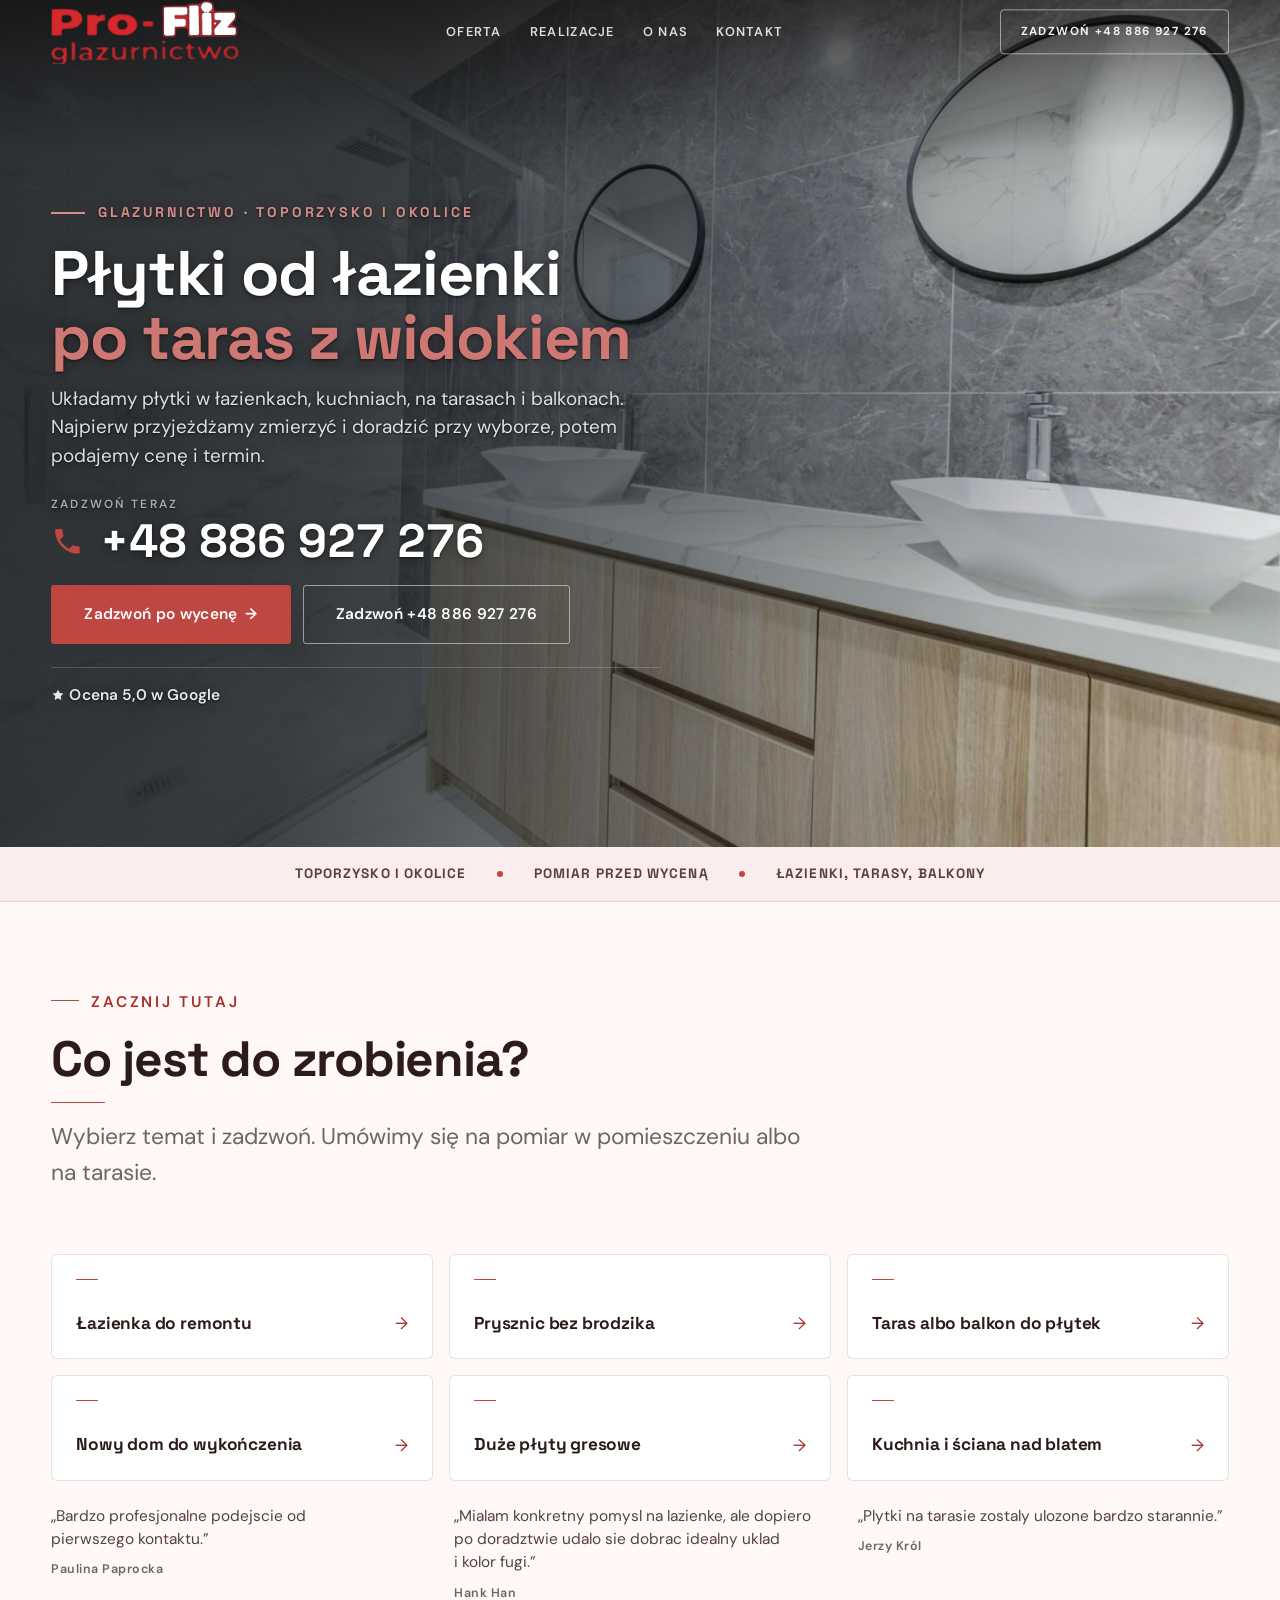
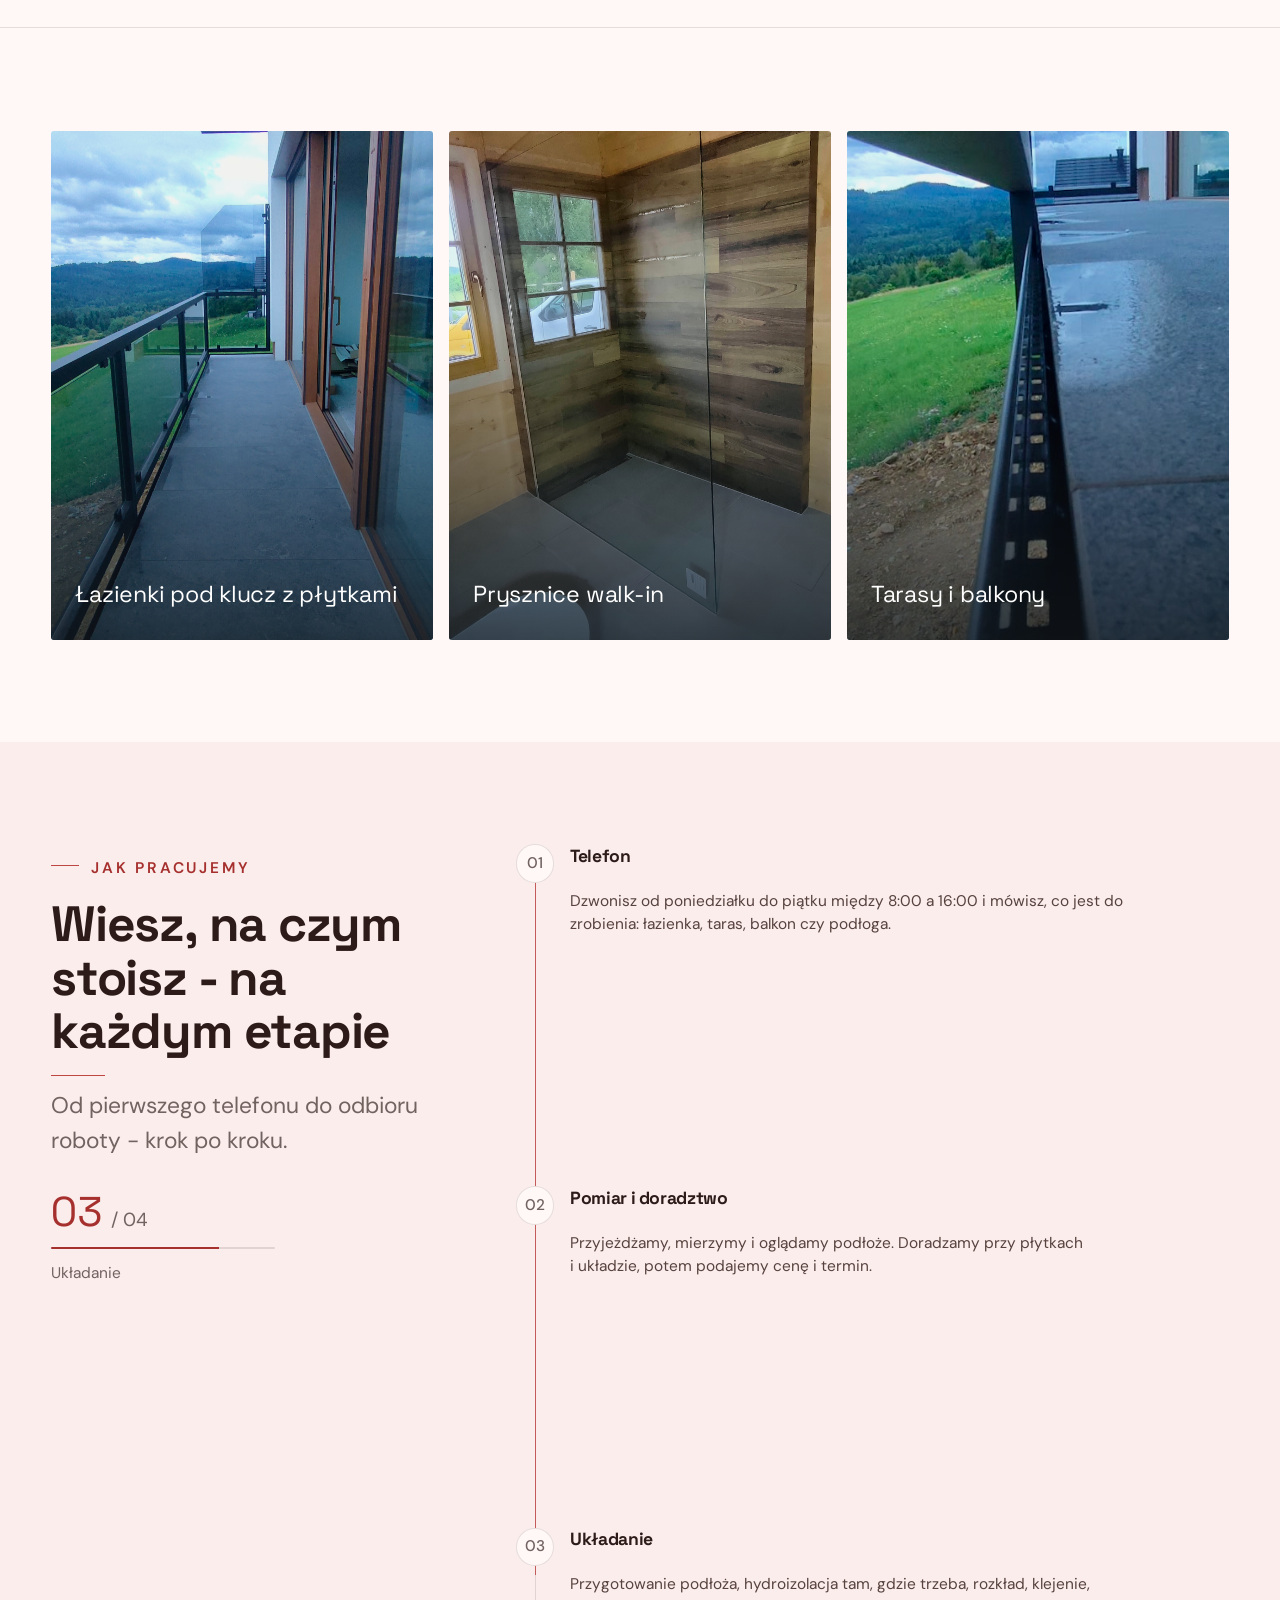
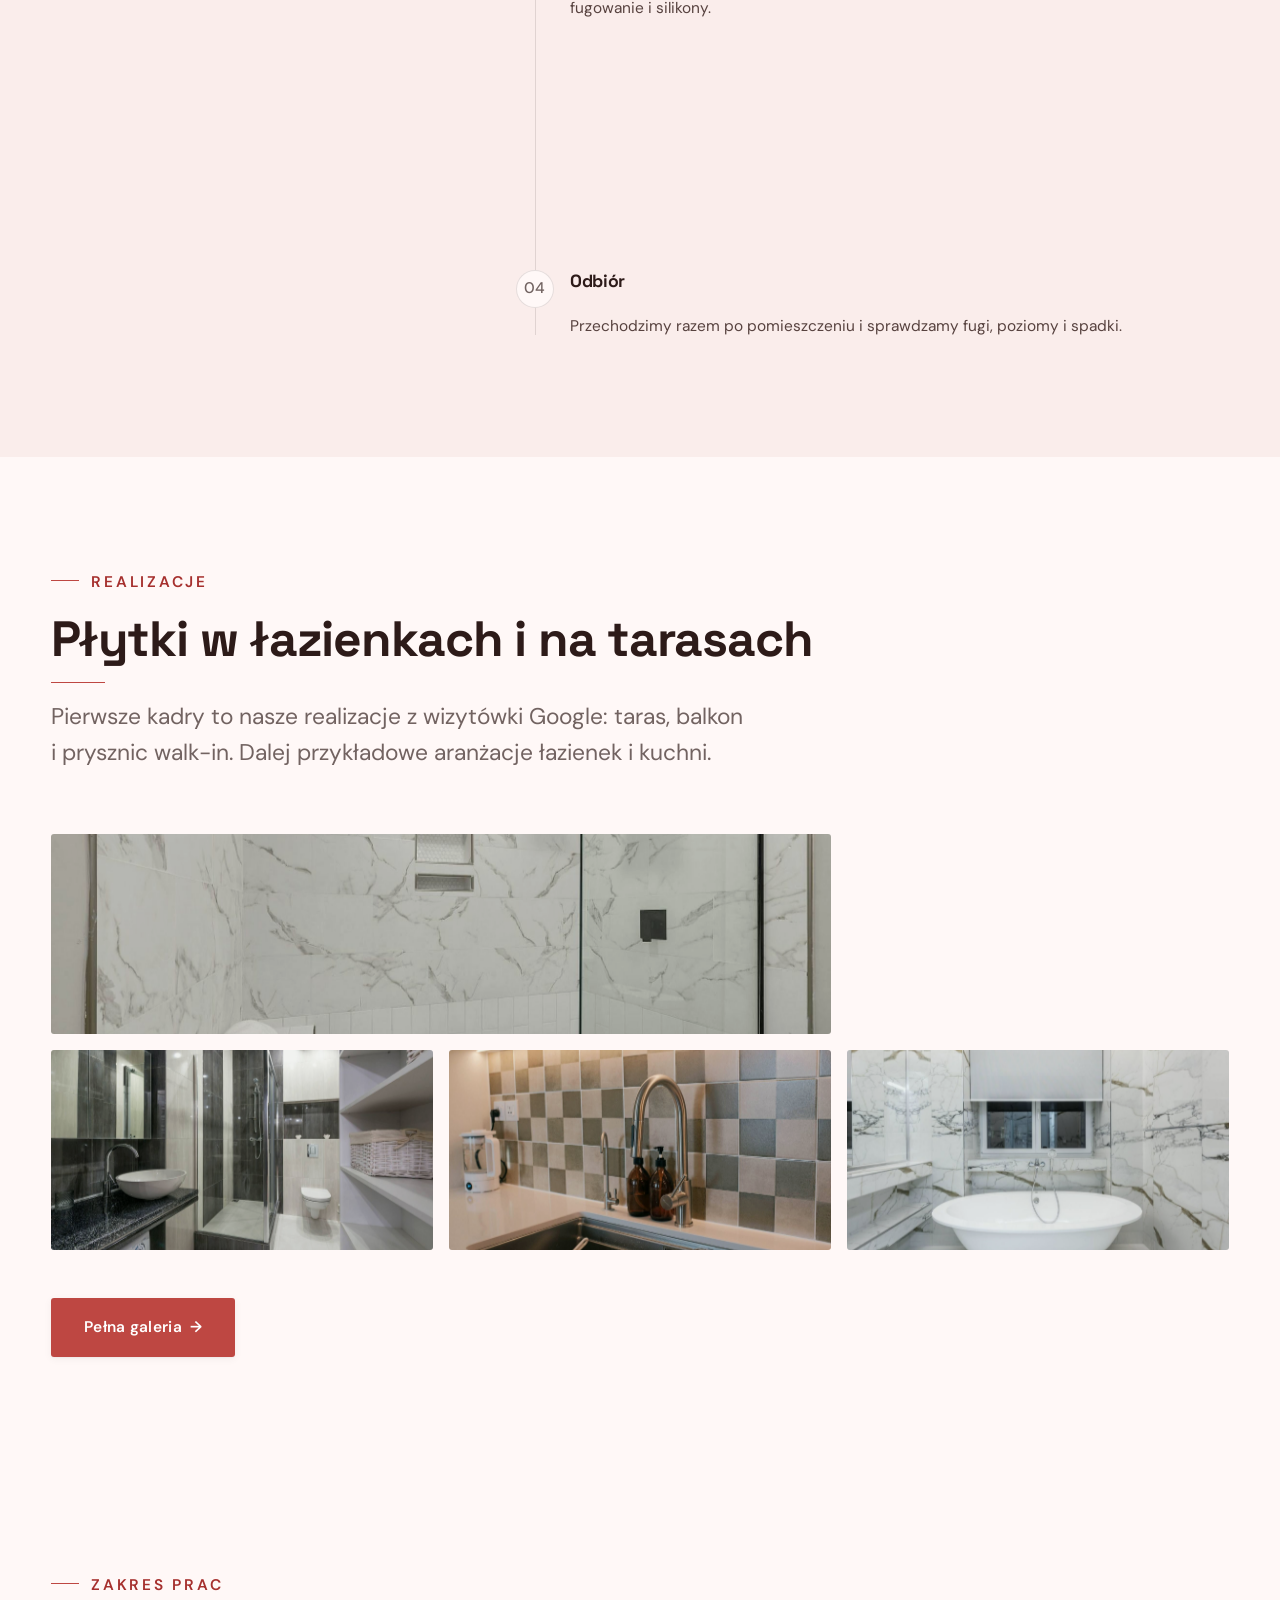
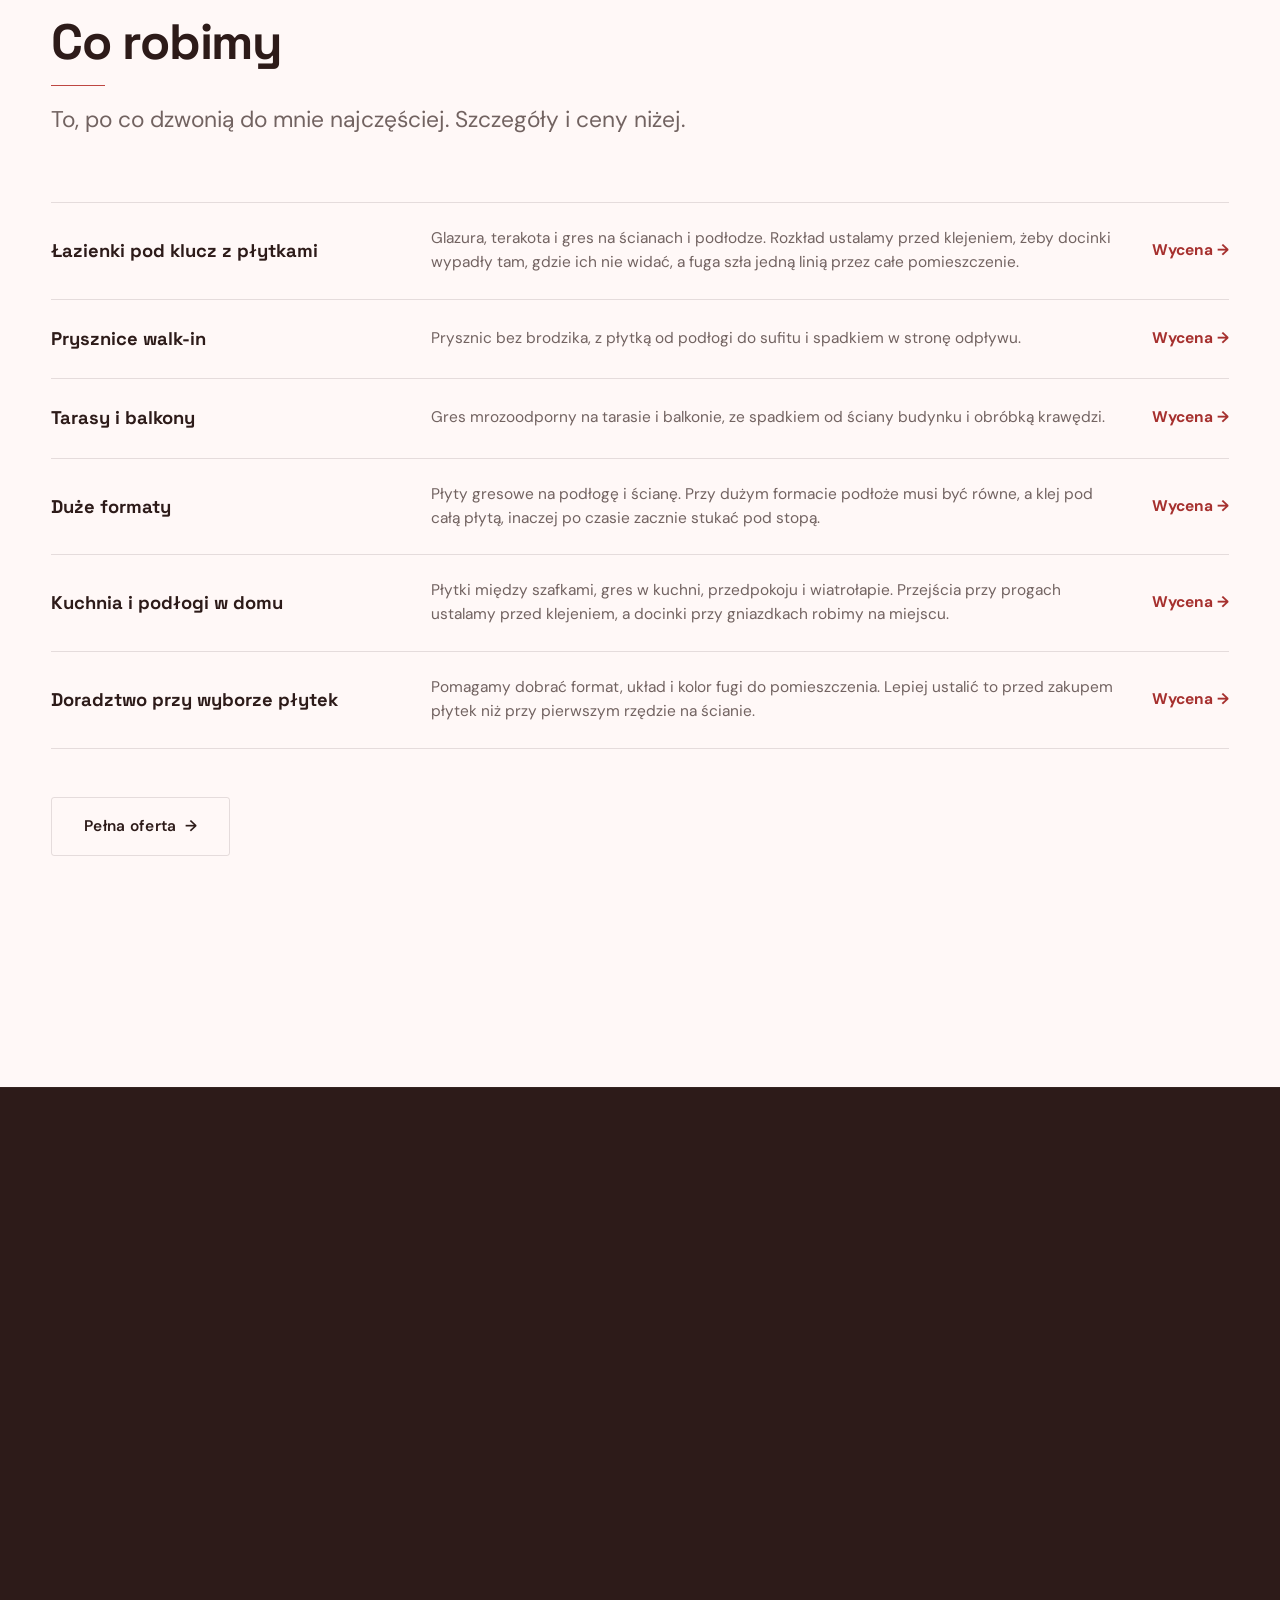
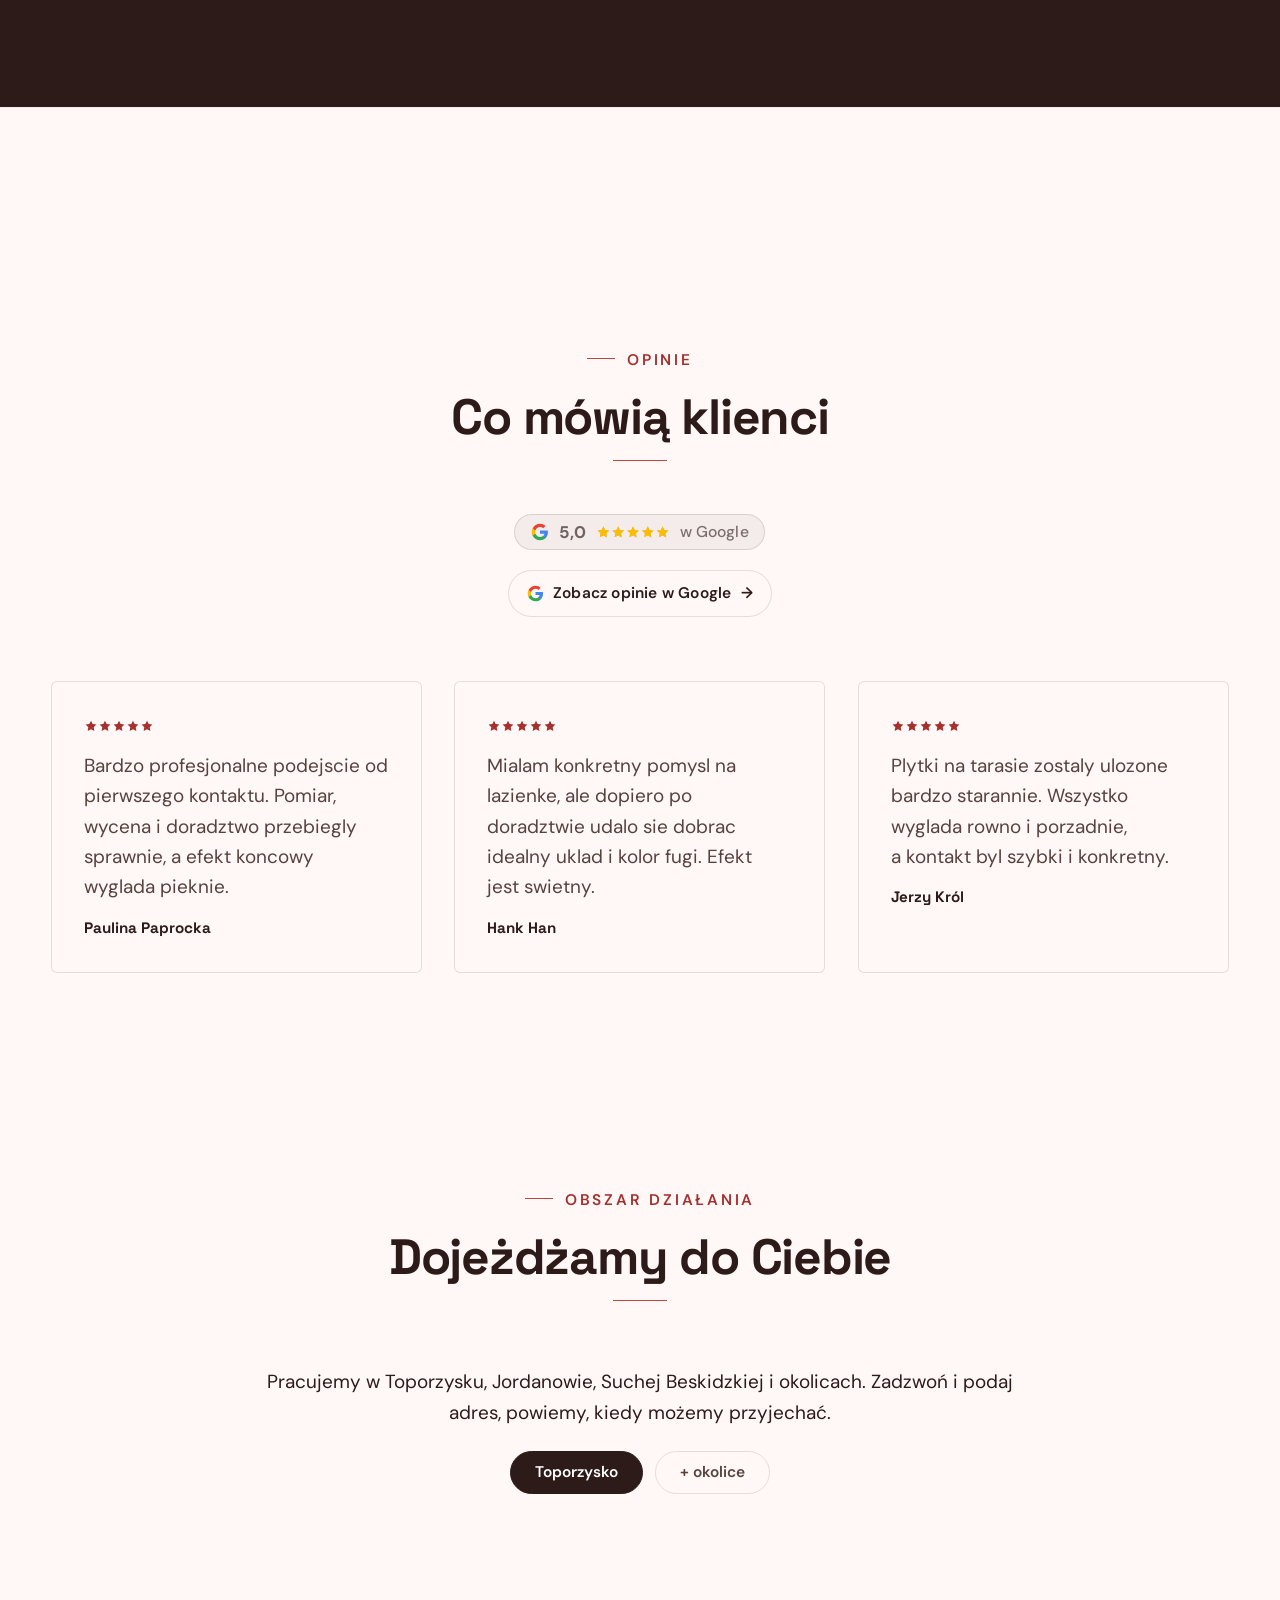
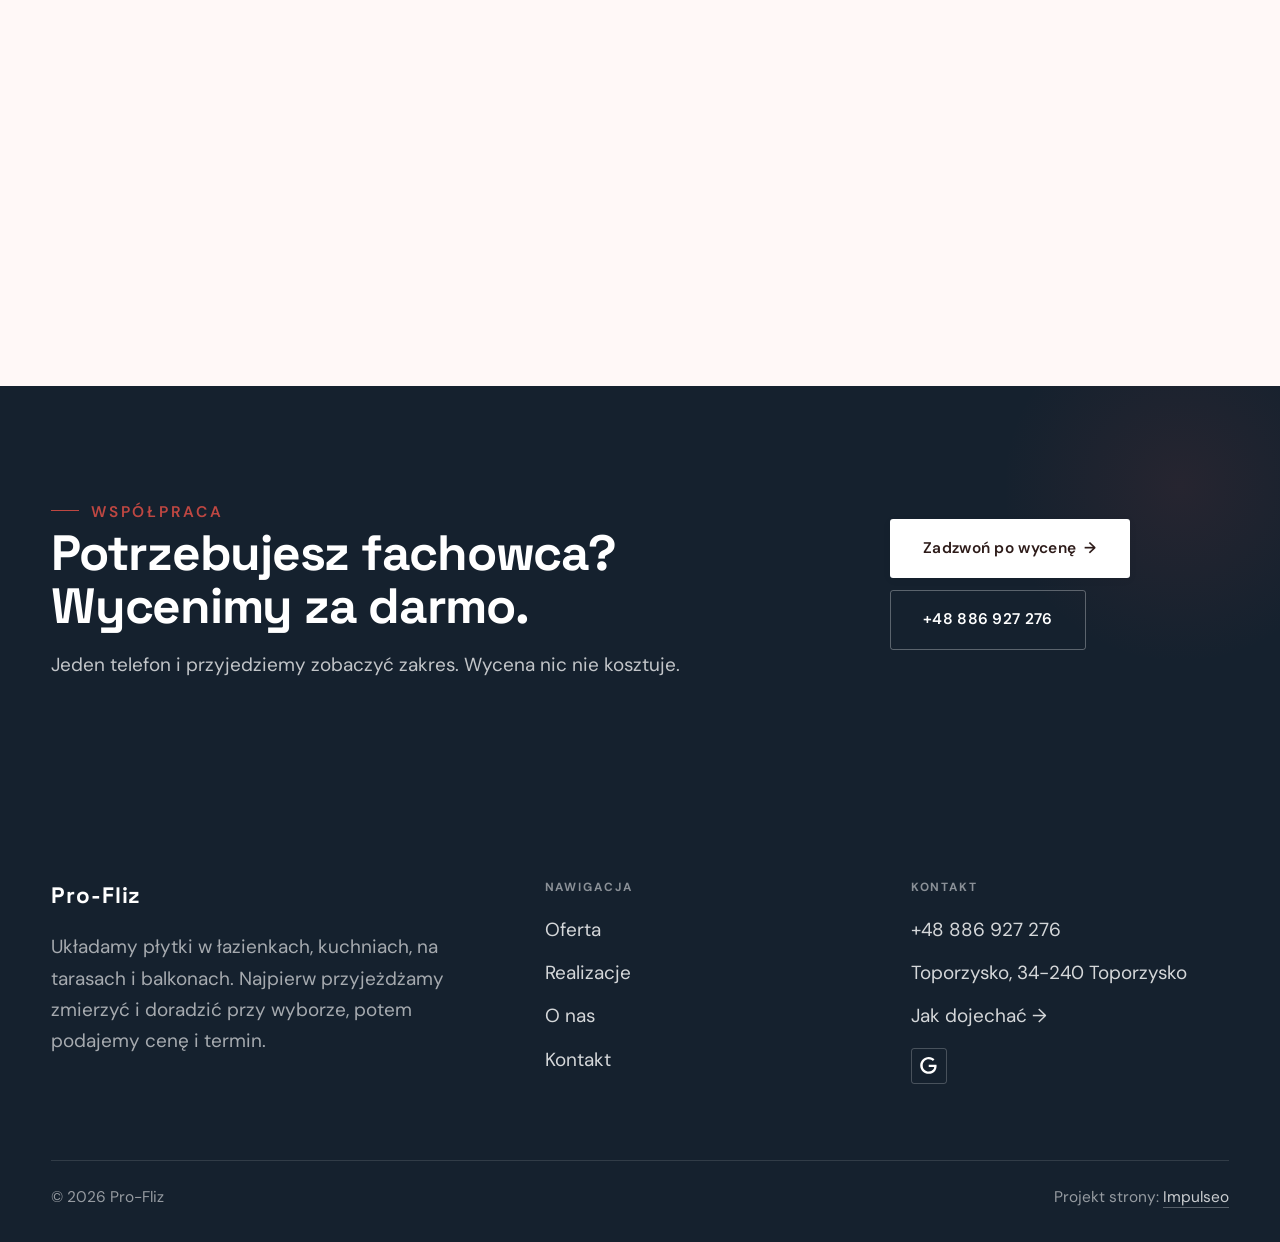
==== index.html @ 1a109e23 "Strona demo: pro-fliz" ====
<!DOCTYPE html>
<html lang="pl">
<head>
<meta charset="UTF-8">
<meta name="viewport" content="width=device-width, initial-scale=1.0">
<title>Pro-Fliz - glazurnictwo · Toporzysko, Jordanów, Sucha Beskidzka</title>
<meta name="description" content="Pro-Fliz glazurnictwo - układanie płytek w łazienkach, na tarasach i balkonach, prysznice walk-in, gres wielkoformatowy. Toporzysko, Jordanów, Sucha Beskidzka i okolice. Ocena 5,0 w Google. Telefon 886 927 276.">
<link rel="canonical" href="https://kris20032.github.io/pro-fliz/">
<meta name="robots" content="noindex, nofollow">
<meta property="og:type" content="website">
<meta property="og:locale" content="pl_PL">
<meta property="og:site_name" content="Pro-Fliz">
<meta property="og:title" content="Pro-Fliz - glazurnictwo · Toporzysko, Jordanów, Sucha Beskidzka">
<meta property="og:description" content="Pro-Fliz glazurnictwo - układanie płytek w łazienkach, na tarasach i balkonach, prysznice walk-in, gres wielkoformatowy. Toporzysko, Jordanów, Sucha Beskidzka i okolice. Ocena 5,0 w Google. Telefon 886 927 276.">
<meta property="og:url" content="https://kris20032.github.io/pro-fliz/">
<meta property="og:image" content="https://kris20032.github.io/pro-fliz/img/og.jpg">
<meta property="og:image:width" content="1200">
<meta property="og:image:height" content="630">
<meta name="twitter:card" content="summary_large_image">
<script type="application/ld+json">{"@context": "https://schema.org", "@type": "LocalBusiness", "name": "Pro-Fliz", "url": "https://kris20032.github.io/pro-fliz/", "telephone": "+48886927276", "image": "https://kris20032.github.io/pro-fliz/img/og.jpg", "areaServed": "Toporzysko", "sameAs": ["https://maps.google.com/?cid=8629908321237679760&g_mp=Cidnb29nbGUubWFwcy5wbGFjZXMudjEuUGxhY2VzLlNlYXJjaFRleHQQAhgEIAA"]}</script>
<link rel="preconnect" href="https://fonts.googleapis.com">
<link rel="preconnect" href="https://fonts.gstatic.com" crossorigin>
<link href="https://fonts.googleapis.com/css2?family=Space+Grotesk:wght@500;600;700&family=DM+Sans:opsz,wght@9..40,400;9..40,500;9..40,600&display=swap" rel="stylesheet">
<link rel="stylesheet" href="assets/styles.css?v=f1505f23">
</head>
<body>

<header class="nav">
  <div class="wrap nav-inner">
    <a class="brand brand-has-logo" href="index.html"><img class="brand-logo" src="img/logo.png" alt="Pro-Fliz" width="1841" height="629" decoding="async"></a>
    <nav class="nav-links">
      <a href="oferta.html">Oferta</a>
      <a href="realizacje.html">Realizacje</a>
      <a href="o-nas.html">O nas</a>
      <a href="kontakt.html">Kontakt</a>
      <a href="tel:+48886927276" class="btn btn-accent">Zadzwoń +48 886 927 276</a>
    </nav>
    <button class="nav-toggle" aria-label="Menu"><span></span><span></span><span></span></button>
  </div>
</header>

<main>
<section class="hero-fach">
  <img class="hf-photo" src="img/hero.jpg" fetchpriority="high" data-rotate="img/g4.jpg|img/g7.jpg" alt="Pro-Fliz" width="1600" height="1066">
  <div class="hf-panel">
    <div class="hf-inner">
      <span class="hf-kicker">Glazurnictwo · Toporzysko i okolice</span>
      <h1 class="hf-title">Płytki od łazienki <em>po taras z widokiem</em></h1>
      <p class="hf-lead">Układamy płytki w łazienkach, kuchniach, na tarasach i balkonach. Najpierw przyjeżdżamy zmierzyć i doradzić przy wyborze, potem podajemy cenę i termin.</p>
      <a class="hf-phone" href="tel:+48886927276"><span class="hf-phone-lab">Zadzwoń teraz</span><span class="hf-phone-num"><svg class="ico-tel" width="16" height="16" viewBox="0 0 24 24" fill="none" aria-hidden="true"><path d="M6.6 10.8a15.5 15.5 0 0 0 6.6 6.6l2.2-2.2a1 1 0 0 1 1-.24 11.4 11.4 0 0 0 3.6.58 1 1 0 0 1 1 1V20a1 1 0 0 1-1 1A17 17 0 0 1 3 4a1 1 0 0 1 1-1h3.5a1 1 0 0 1 1 1c0 1.25.2 2.46.58 3.6a1 1 0 0 1-.25 1l-2.23 2.2Z" fill="currentColor"/></svg> +48 886 927 276</span></a>
      <div class="hf-actions">
        <a href="kontakt.html" class="btn btn-accent">Zadzwoń po wycenę <span class="arr">→</span></a>
        <a href="tel:+48886927276" class="btn btn-ghost hf-ghost">Zadzwoń +48 886 927 276</a>
      </div>
      <div class="hf-trust"><svg class="ico-star" width="14" height="14" viewBox="0 0 24 24" style="vertical-align:-2px" aria-hidden="true"><path d="M12 2.8l2.85 5.8 6.4.93-4.63 4.5 1.1 6.37L12 17.4l-5.72 3 1.1-6.37-4.63-4.5 6.4-.93L12 2.8Z" fill="currentColor"/></svg> Ocena 5,0 w Google</div>
    </div>
  </div>
</section>
<section class="fach-promise">
  <div class="wrap">
    <ul class="fp-row reveal"><li>Toporzysko i okolice</li><li>Pomiar przed wyceną</li><li>Łazienki, tarasy, balkony</li></ul>
  </div>
</section>
<section class="objawy">
  <div class="wrap">
    <div class="head reveal">
      <span class="eyebrow">Zacznij tutaj</span>
      <h2>Co jest do zrobienia?</h2>
      <p>Wybierz temat i zadzwoń. Umówimy się na pomiar w pomieszczeniu albo na tarasie.</p>
    </div>
    <div class="obj-grid">
      <a class="obj-tile reveal" href="kontakt.html"><span class="ot-row"><span class="ot-name">Łazienka do remontu</span><span class="ot-arr" aria-hidden="true">→</span></span></a>
      <a class="obj-tile reveal" href="kontakt.html"><span class="ot-row"><span class="ot-name">Prysznic bez brodzika</span><span class="ot-arr" aria-hidden="true">→</span></span></a>
      <a class="obj-tile reveal" href="kontakt.html"><span class="ot-row"><span class="ot-name">Taras albo balkon do płytek</span><span class="ot-arr" aria-hidden="true">→</span></span></a>
      <a class="obj-tile reveal" href="kontakt.html"><span class="ot-row"><span class="ot-name">Nowy dom do wykończenia</span><span class="ot-arr" aria-hidden="true">→</span></span></a>
      <a class="obj-tile reveal" href="kontakt.html"><span class="ot-row"><span class="ot-name">Duże płyty gresowe</span><span class="ot-arr" aria-hidden="true">→</span></span></a>
      <a class="obj-tile reveal" href="kontakt.html"><span class="ot-row"><span class="ot-name">Kuchnia i ściana nad blatem</span><span class="ot-arr" aria-hidden="true">→</span></span></a>
    </div>
  </div>
</section>
<section class="opinie-mini" aria-label="Opinie klientów">
  <div class="wrap">
    <div class="om-row">
      <div class="om-item reveal"><blockquote>„Bardzo profesjonalne podejscie od pierwszego kontaktu.”</blockquote><span class="om-autor">Paulina Paprocka</span></div>
      <div class="om-item reveal"><blockquote>„Mialam konkretny pomysl na lazienke, ale dopiero po doradztwie udalo sie dobrac idealny uklad i kolor fugi.”</blockquote><span class="om-autor">Hank Han</span></div>
      <div class="om-item reveal"><blockquote>„Plytki na tarasie zostaly ulozone bardzo starannie.”</blockquote><span class="om-autor">Jerzy Król</span></div>
    </div>
  </div>
</section>
<section class="gateways-band">
  <div class="wrap">
    <div class="gateways">
      <a href="oferta.html" class="gateway reveal"><img src="img/g1.jpg" alt="Łazienki pod klucz z płytkami" loading="lazy" width="1406" height="3196" decoding="async"><span class="g-ttl">Łazienki pod klucz z płytkami</span></a>
      <a href="oferta.html" class="gateway reveal"><img src="img/g2.jpg" alt="Prysznice walk-in" loading="lazy" width="1472" height="3264" decoding="async"><span class="g-ttl">Prysznice walk-in</span></a>
      <a href="oferta.html" class="gateway reveal"><img src="img/g3.jpg" alt="Tarasy i balkony" loading="lazy" width="1566" height="690" decoding="async"><span class="g-ttl">Tarasy i balkony</span></a>
    </div>
  </div>
</section>
<section class="proces proces-os fachowcy">
  <div class="wrap proc-grid">
    <div class="proc-side">
      <div class="head reveal">
        <span class="eyebrow">Jak pracujemy</span>
        <h2>Wiesz, na czym stoisz - na każdym etapie</h2>
        <p>Od pierwszego telefonu do odbioru roboty - krok po kroku.</p>
      </div>
      <div class="proc-count" aria-hidden="true"><span class="pc-cur">01</span><span class="pc-all">/ 04</span></div>
      <div class="proc-bar" aria-hidden="true"><i></i></div>
      <p class="proc-now" aria-hidden="true">Telefon</p>
    </div>
    <ol class="proces-line">
      <li class="reveal"><span class="pno">01</span><h3>Telefon</h3><p>Dzwonisz od poniedziałku do piątku między 8:00 a 16:00 i mówisz, co jest do zrobienia: łazienka, taras, balkon czy podłoga.</p></li>
      <li class="reveal"><span class="pno">02</span><h3>Pomiar i doradztwo</h3><p>Przyjeżdżamy, mierzymy i oglądamy podłoże. Doradzamy przy płytkach i układzie, potem podajemy cenę i termin.</p></li>
      <li class="reveal"><span class="pno">03</span><h3>Układanie</h3><p>Przygotowanie podłoża, hydroizolacja tam, gdzie trzeba, rozkład, klejenie, fugowanie i silikony.</p></li>
      <li class="reveal"><span class="pno">04</span><h3>Odbiór</h3><p>Przechodzimy razem po pomieszczeniu i sprawdzamy fugi, poziomy i spadki.</p></li>
    </ol>
  </div>
</section>
<section>
  <div class="wrap">
    <div class="head reveal">
      <span class="eyebrow">Realizacje</span>
      <h2>Płytki w łazienkach i na tarasach</h2>
      <p>Pierwsze kadry to nasze realizacje z wizytówki Google: taras, balkon i prysznic walk-in. Dalej przykładowe aranżacje łazienek i kuchni.</p>
    </div>
    <div class="gallery">
      <div class="tile t-two3 reveal"><img src="img/g5.jpg" alt="Pro-Fliz" loading="lazy" width="1600" height="1067" decoding="async"></div>
      <div class="tile t-third reveal"><img src="img/g6.jpg" alt="Pro-Fliz" loading="lazy" width="1552" height="1016" decoding="async"></div>
      <div class="tile t-third reveal"><img src="img/g8.jpg" alt="Pro-Fliz" loading="lazy" width="1600" height="1068" decoding="async"></div>
      <div class="tile t-third reveal"><img src="img/g9.jpg" alt="Pro-Fliz" loading="lazy" width="1600" height="1066" decoding="async"></div>
      <div class="tile t-third reveal"><img src="img/g10.jpg" alt="Pro-Fliz" loading="lazy" width="1566" height="1038" decoding="async"></div>
    </div>
    <div style="margin-top:var(--space-7)" class="reveal"><a href="realizacje.html" class="btn btn-accent">Pełna galeria <span class="arr">→</span></a></div>
  </div>
</section>
<section class="fach-uslugi">
  <div class="wrap">
    <div class="head reveal">
      <span class="eyebrow">Zakres prac</span>
      <h2>Co robimy</h2>
      <p>To, po co dzwonią do mnie najczęściej. Szczegóły i ceny niżej.</p>
    </div>
    <ul class="fu-list">
      <li class="fu-row reveal"><div class="fu-name">Łazienki pod klucz z płytkami</div><div class="fu-desc">Glazura, terakota i gres na ścianach i podłodze. Rozkład ustalamy przed klejeniem, żeby docinki wypadły tam, gdzie ich nie widać, a fuga szła jedną linią przez całe pomieszczenie.</div><a class="fu-cta" href="kontakt.html">Wycena <span class="arr">→</span></a></li>
      <li class="fu-row reveal"><div class="fu-name">Prysznice walk-in</div><div class="fu-desc">Prysznic bez brodzika, z płytką od podłogi do sufitu i spadkiem w stronę odpływu.</div><a class="fu-cta" href="kontakt.html">Wycena <span class="arr">→</span></a></li>
      <li class="fu-row reveal"><div class="fu-name">Tarasy i balkony</div><div class="fu-desc">Gres mrozoodporny na tarasie i balkonie, ze spadkiem od ściany budynku i obróbką krawędzi.</div><a class="fu-cta" href="kontakt.html">Wycena <span class="arr">→</span></a></li>
      <li class="fu-row reveal"><div class="fu-name">Duże formaty</div><div class="fu-desc">Płyty gresowe na podłogę i ścianę. Przy dużym formacie podłoże musi być równe, a klej pod całą płytą, inaczej po czasie zacznie stukać pod stopą.</div><a class="fu-cta" href="kontakt.html">Wycena <span class="arr">→</span></a></li>
      <li class="fu-row reveal"><div class="fu-name">Kuchnia i podłogi w domu</div><div class="fu-desc">Płytki między szafkami, gres w kuchni, przedpokoju i wiatrołapie. Przejścia przy progach ustalamy przed klejeniem, a docinki przy gniazdkach robimy na miejscu.</div><a class="fu-cta" href="kontakt.html">Wycena <span class="arr">→</span></a></li>
      <li class="fu-row reveal"><div class="fu-name">Doradztwo przy wyborze płytek</div><div class="fu-desc">Pomagamy dobrać format, układ i kolor fugi do pomieszczenia. Lepiej ustalić to przed zakupem płytek niż przy pierwszym rzędzie na ścianie.</div><a class="fu-cta" href="kontakt.html">Wycena <span class="arr">→</span></a></li>
    </ul>
    <div style="margin-top:var(--space-7)" class="reveal"><a href="oferta.html" class="btn btn-ghost">Pełna oferta <span class="arr">→</span></a></div>
  </div>
</section>
<section class="stopklatka" aria-hidden="true">
  <div class="stk-bg" style="background-image:url(img/g11.jpg)"></div>
</section>
<section class="opinie">
  <div class="wrap">
    <div class="head center reveal">
      <span class="eyebrow">Opinie</span>
      <h2>Co mówią klienci</h2>
    </div>
    <p class="op-meta reveal"><span class="g-badge"><svg class="gb-ico" viewBox="0 0 24 24" width="18" height="18" aria-hidden="true"><path fill="#4285F4" d="M22.56 12.25c0-.78-.07-1.53-.2-2.25H12v4.26h5.92c-.26 1.37-1.04 2.53-2.21 3.31v2.77h3.57c2.08-1.92 3.28-4.74 3.28-8.09z"/><path fill="#34A853" d="M12 23c2.97 0 5.46-.98 7.28-2.66l-3.57-2.77c-.98.66-2.23 1.06-3.71 1.06-2.86 0-5.29-1.93-6.16-4.53H2.18v2.84C3.99 20.53 7.7 23 12 23z"/><path fill="#FBBC05" d="M5.84 14.09c-.22-.66-.35-1.36-.35-2.09s.13-1.43.35-2.09V7.07H2.18C1.43 8.55 1 10.22 1 12s.43 3.45 1.18 4.93l2.85-2.22.81-.62z"/><path fill="#EA4335" d="M12 5.38c1.62 0 3.06.56 4.21 1.64l3.15-3.15C17.45 2.09 14.97 1 12 1 7.7 1 3.99 3.47 2.18 7.07l3.66 2.84c.87-2.6 3.3-4.53 6.16-4.53z"/></svg><b class="gb-ocena">5,0</b><svg class="gb-stars" viewBox="0 0 90 18" width="74" height="14.8" aria-hidden="true"><g fill="currentColor" opacity=".26"><path transform="translate(0,0)" d="M9 1.6l2.2 4.46 4.92.72-3.56 3.47.84 4.9L9 12.74l-4.4 2.31.84-4.9L1.88 6.68l4.92-.72L9 1.6Z"/><path transform="translate(18,0)" d="M9 1.6l2.2 4.46 4.92.72-3.56 3.47.84 4.9L9 12.74l-4.4 2.31.84-4.9L1.88 6.68l4.92-.72L9 1.6Z"/><path transform="translate(36,0)" d="M9 1.6l2.2 4.46 4.92.72-3.56 3.47.84 4.9L9 12.74l-4.4 2.31.84-4.9L1.88 6.68l4.92-.72L9 1.6Z"/><path transform="translate(54,0)" d="M9 1.6l2.2 4.46 4.92.72-3.56 3.47.84 4.9L9 12.74l-4.4 2.31.84-4.9L1.88 6.68l4.92-.72L9 1.6Z"/><path transform="translate(72,0)" d="M9 1.6l2.2 4.46 4.92.72-3.56 3.47.84 4.9L9 12.74l-4.4 2.31.84-4.9L1.88 6.68l4.92-.72L9 1.6Z"/></g><clipPath id="gs1000"><rect x="0" y="0" width="90.0" height="18"/></clipPath><g fill="#FBBC04" clip-path="url(#gs1000)"><path transform="translate(0,0)" d="M9 1.6l2.2 4.46 4.92.72-3.56 3.47.84 4.9L9 12.74l-4.4 2.31.84-4.9L1.88 6.68l4.92-.72L9 1.6Z"/><path transform="translate(18,0)" d="M9 1.6l2.2 4.46 4.92.72-3.56 3.47.84 4.9L9 12.74l-4.4 2.31.84-4.9L1.88 6.68l4.92-.72L9 1.6Z"/><path transform="translate(36,0)" d="M9 1.6l2.2 4.46 4.92.72-3.56 3.47.84 4.9L9 12.74l-4.4 2.31.84-4.9L1.88 6.68l4.92-.72L9 1.6Z"/><path transform="translate(54,0)" d="M9 1.6l2.2 4.46 4.92.72-3.56 3.47.84 4.9L9 12.74l-4.4 2.31.84-4.9L1.88 6.68l4.92-.72L9 1.6Z"/><path transform="translate(72,0)" d="M9 1.6l2.2 4.46 4.92.72-3.56 3.47.84 4.9L9 12.74l-4.4 2.31.84-4.9L1.88 6.68l4.92-.72L9 1.6Z"/></g></svg><span class="gb-txt">w Google</span></span></p>
    <p class="op-meta reveal"><a class="op-google" href="https://maps.google.com/?cid=8629908321237679760&amp;g_mp=Cidnb29nbGUubWFwcy5wbGFjZXMudjEuUGxhY2VzLlNlYXJjaFRleHQQAhgEIAA" target="_blank" rel="noopener"><svg class="op-g-ico" viewBox="0 0 24 24" width="17" height="17" aria-hidden="true"><path fill="#4285F4" d="M22.56 12.25c0-.78-.07-1.53-.2-2.25H12v4.26h5.92c-.26 1.37-1.04 2.53-2.21 3.31v2.77h3.57c2.08-1.92 3.28-4.74 3.28-8.09z"/><path fill="#34A853" d="M12 23c2.97 0 5.46-.98 7.28-2.66l-3.57-2.77c-.98.66-2.23 1.06-3.71 1.06-2.86 0-5.29-1.93-6.16-4.53H2.18v2.84C3.99 20.53 7.7 23 12 23z"/><path fill="#FBBC05" d="M5.84 14.09c-.22-.66-.35-1.36-.35-2.09s.13-1.43.35-2.09V7.07H2.18C1.43 8.55 1 10.22 1 12s.43 3.45 1.18 4.93l2.85-2.22.81-.62z"/><path fill="#EA4335" d="M12 5.38c1.62 0 3.06.56 4.21 1.64l3.15-3.15C17.45 2.09 14.97 1 12 1 7.7 1 3.99 3.47 2.18 7.07l3.66 2.84c.87-2.6 3.3-4.53 6.16-4.53z"/></svg><span>Zobacz opinie w Google</span><span class="arr">→</span></a></p>
    <div class="opinie-grid">
      <figure class="op-card reveal"><span class="op-star"><svg class="ico-star" width="14" height="14" viewBox="0 0 24 24" style="vertical-align:-2px" aria-hidden="true"><path d="M12 2.8l2.85 5.8 6.4.93-4.63 4.5 1.1 6.37L12 17.4l-5.72 3 1.1-6.37-4.63-4.5 6.4-.93L12 2.8Z" fill="currentColor"/></svg><svg class="ico-star" width="14" height="14" viewBox="0 0 24 24" style="vertical-align:-2px" aria-hidden="true"><path d="M12 2.8l2.85 5.8 6.4.93-4.63 4.5 1.1 6.37L12 17.4l-5.72 3 1.1-6.37-4.63-4.5 6.4-.93L12 2.8Z" fill="currentColor"/></svg><svg class="ico-star" width="14" height="14" viewBox="0 0 24 24" style="vertical-align:-2px" aria-hidden="true"><path d="M12 2.8l2.85 5.8 6.4.93-4.63 4.5 1.1 6.37L12 17.4l-5.72 3 1.1-6.37-4.63-4.5 6.4-.93L12 2.8Z" fill="currentColor"/></svg><svg class="ico-star" width="14" height="14" viewBox="0 0 24 24" style="vertical-align:-2px" aria-hidden="true"><path d="M12 2.8l2.85 5.8 6.4.93-4.63 4.5 1.1 6.37L12 17.4l-5.72 3 1.1-6.37-4.63-4.5 6.4-.93L12 2.8Z" fill="currentColor"/></svg><svg class="ico-star" width="14" height="14" viewBox="0 0 24 24" style="vertical-align:-2px" aria-hidden="true"><path d="M12 2.8l2.85 5.8 6.4.93-4.63 4.5 1.1 6.37L12 17.4l-5.72 3 1.1-6.37-4.63-4.5 6.4-.93L12 2.8Z" fill="currentColor"/></svg></span><blockquote>Bardzo profesjonalne podejscie od pierwszego kontaktu. Pomiar, wycena i doradztwo przebiegly sprawnie, a efekt koncowy wyglada pieknie.</blockquote><span class="op-autor">Paulina Paprocka</span></figure>
      <figure class="op-card reveal"><span class="op-star"><svg class="ico-star" width="14" height="14" viewBox="0 0 24 24" style="vertical-align:-2px" aria-hidden="true"><path d="M12 2.8l2.85 5.8 6.4.93-4.63 4.5 1.1 6.37L12 17.4l-5.72 3 1.1-6.37-4.63-4.5 6.4-.93L12 2.8Z" fill="currentColor"/></svg><svg class="ico-star" width="14" height="14" viewBox="0 0 24 24" style="vertical-align:-2px" aria-hidden="true"><path d="M12 2.8l2.85 5.8 6.4.93-4.63 4.5 1.1 6.37L12 17.4l-5.72 3 1.1-6.37-4.63-4.5 6.4-.93L12 2.8Z" fill="currentColor"/></svg><svg class="ico-star" width="14" height="14" viewBox="0 0 24 24" style="vertical-align:-2px" aria-hidden="true"><path d="M12 2.8l2.85 5.8 6.4.93-4.63 4.5 1.1 6.37L12 17.4l-5.72 3 1.1-6.37-4.63-4.5 6.4-.93L12 2.8Z" fill="currentColor"/></svg><svg class="ico-star" width="14" height="14" viewBox="0 0 24 24" style="vertical-align:-2px" aria-hidden="true"><path d="M12 2.8l2.85 5.8 6.4.93-4.63 4.5 1.1 6.37L12 17.4l-5.72 3 1.1-6.37-4.63-4.5 6.4-.93L12 2.8Z" fill="currentColor"/></svg><svg class="ico-star" width="14" height="14" viewBox="0 0 24 24" style="vertical-align:-2px" aria-hidden="true"><path d="M12 2.8l2.85 5.8 6.4.93-4.63 4.5 1.1 6.37L12 17.4l-5.72 3 1.1-6.37-4.63-4.5 6.4-.93L12 2.8Z" fill="currentColor"/></svg></span><blockquote>Mialam konkretny pomysl na lazienke, ale dopiero po doradztwie udalo sie dobrac idealny uklad i kolor fugi. Efekt jest swietny.</blockquote><span class="op-autor">Hank Han</span></figure>
      <figure class="op-card reveal"><span class="op-star"><svg class="ico-star" width="14" height="14" viewBox="0 0 24 24" style="vertical-align:-2px" aria-hidden="true"><path d="M12 2.8l2.85 5.8 6.4.93-4.63 4.5 1.1 6.37L12 17.4l-5.72 3 1.1-6.37-4.63-4.5 6.4-.93L12 2.8Z" fill="currentColor"/></svg><svg class="ico-star" width="14" height="14" viewBox="0 0 24 24" style="vertical-align:-2px" aria-hidden="true"><path d="M12 2.8l2.85 5.8 6.4.93-4.63 4.5 1.1 6.37L12 17.4l-5.72 3 1.1-6.37-4.63-4.5 6.4-.93L12 2.8Z" fill="currentColor"/></svg><svg class="ico-star" width="14" height="14" viewBox="0 0 24 24" style="vertical-align:-2px" aria-hidden="true"><path d="M12 2.8l2.85 5.8 6.4.93-4.63 4.5 1.1 6.37L12 17.4l-5.72 3 1.1-6.37-4.63-4.5 6.4-.93L12 2.8Z" fill="currentColor"/></svg><svg class="ico-star" width="14" height="14" viewBox="0 0 24 24" style="vertical-align:-2px" aria-hidden="true"><path d="M12 2.8l2.85 5.8 6.4.93-4.63 4.5 1.1 6.37L12 17.4l-5.72 3 1.1-6.37-4.63-4.5 6.4-.93L12 2.8Z" fill="currentColor"/></svg><svg class="ico-star" width="14" height="14" viewBox="0 0 24 24" style="vertical-align:-2px" aria-hidden="true"><path d="M12 2.8l2.85 5.8 6.4.93-4.63 4.5 1.1 6.37L12 17.4l-5.72 3 1.1-6.37-4.63-4.5 6.4-.93L12 2.8Z" fill="currentColor"/></svg></span><blockquote>Plytki na tarasie zostaly ulozone bardzo starannie. Wszystko wyglada rowno i porzadnie, a kontakt byl szybki i konkretny.</blockquote><span class="op-autor">Jerzy Król</span></figure>
    </div>
  </div>
</section>
<section class="obszar">
  <div class="wrap">
    <div class="head center reveal">
      <span class="eyebrow">Obszar działania</span>
      <h2>Dojeżdżamy do Ciebie</h2>
    </div>
    <p class="obszar-txt reveal" style="text-align:center;max-width:60ch;margin:0 auto 1.4rem">Pracujemy w Toporzysku, Jordanowie, Suchej Beskidzkiej i okolicach. Zadzwoń i podaj adres, powiemy, kiedy możemy przyjechać.</p>
    <ul class="obszar-list reveal"><li class="is-home">Toporzysko</li><li>+ okolice</li></ul>
    <div class="obszar-mapa reveal" style="margin-top:var(--space-7)">
      <iframe title="Obszar działania - Toporzysko i okolice" src="https://maps.google.com/maps?q=49.621558%2C19.8025185&amp;z=11&amp;output=embed" loading="lazy" referrerpolicy="no-referrer-when-downgrade" style="width:100%;height:clamp(280px,38vh,420px);border:0;display:block;border-radius:var(--r-md)"></iframe>
    </div>
  </div>
</section>
<section class="cta">
  <div class="wrap">
    <div class="reveal">
      <span class="eyebrow">Współpraca</span>
      <h2>Potrzebujesz fachowca? Wycenimy za darmo.</h2>
      <p>Jeden telefon i przyjedziemy zobaczyć zakres. Wycena nic nie kosztuje.</p>
    </div>
    <div class="cta-actions reveal">
      <a href="kontakt.html" class="btn btn-light">Zadzwoń po wycenę <span class="arr">→</span></a>
      <a href="tel:+48886927276" class="btn btn-ghost btn-ghost-cta">+48 886 927 276</a>
    </div>
  </div>
</section>
</main>

<footer>
  <div class="wrap">
    <div class="foot-grid">
      <div class="foot-brand">
        <div class="name">Pro-Fliz</div>
        <p>Układamy płytki w łazienkach, kuchniach, na tarasach i balkonach. Najpierw przyjeżdżamy zmierzyć i doradzić przy wyborze, potem podajemy cenę i termin.</p>
      </div>
      <div class="foot-col">
        <h4>Nawigacja</h4>
        <a href="oferta.html">Oferta</a>
        <a href="realizacje.html">Realizacje</a>
        <a href="o-nas.html">O nas</a>
        <a href="kontakt.html">Kontakt</a>
      </div>
      <div class="foot-col">
        <h4>Kontakt</h4>
        <a href="tel:+48886927276">+48 886 927 276</a>
        <p>Toporzysko, 34-240 Toporzysko</p>
        <a href="https://maps.google.com/?cid=8629908321237679760&g_mp=Cidnb29nbGUubWFwcy5wbGFjZXMudjEuUGxhY2VzLlNlYXJjaFRleHQQAhgEIAA" target="_blank" rel="noopener">Jak dojechać →</a>
      <div class="foot-soc">
        <a class="soc" href="https://maps.google.com/?cid=8629908321237679760&g_mp=Cidnb29nbGUubWFwcy5wbGFjZXMudjEuUGxhY2VzLlNlYXJjaFRleHQQAhgEIAA" target="_blank" rel="noopener" aria-label="Google - Pro-Fliz"><svg viewBox="0 0 24 24" aria-hidden="true" focusable="false"><path d="M12.48 10.92v3.28h7.84c-.24 1.84-.853 3.187-1.787 4.133-1.147 1.147-2.933 2.4-6.053 2.4-4.827 0-8.6-3.893-8.6-8.72s3.773-8.72 8.6-8.72c2.6 0 4.507 1.027 5.907 2.347l2.307-2.307C18.747 1.44 16.133 0 12.48 0 5.867 0 .307 5.387.307 12s5.56 12 12.173 12c3.573 0 6.267-1.173 8.373-3.36 2.16-2.16 2.84-5.213 2.84-7.667 0-.76-.053-1.467-.173-2.053H12.48z" fill="currentColor"/></svg></a>
      </div>
      </div>
    </div>
    <div class="foot-bot">
      <span>© 2026 Pro-Fliz</span>
      <span>Projekt strony: <a class="foot-credit" href="https://impulseo.pl" target="_blank" rel="noopener">Impulseo</a></span>
    </div>
  </div>
</footer>
<div class="sticky-call"><a class="sc-call" href="tel:+48886927276"><svg class="ico-tel" width="16" height="16" viewBox="0 0 24 24" fill="none" aria-hidden="true"><path d="M6.6 10.8a15.5 15.5 0 0 0 6.6 6.6l2.2-2.2a1 1 0 0 1 1-.24 11.4 11.4 0 0 0 3.6.58 1 1 0 0 1 1 1V20a1 1 0 0 1-1 1A17 17 0 0 1 3 4a1 1 0 0 1 1-1h3.5a1 1 0 0 1 1 1c0 1.25.2 2.46.58 3.6a1 1 0 0 1-.25 1l-2.23 2.2Z" fill="currentColor"/></svg> Zadzwoń</a><a class="sc-quote" href="kontakt.html">Zadzwoń po wycenę</a></div>
<div class="demo-wazne" data-do="2026-10-12" data-cykl="3" hidden><svg class="dw-ico" width="13" height="13" viewBox="0 0 24 24" fill="none" aria-hidden="true"><circle cx="12" cy="12" r="8.6" stroke="currentColor" stroke-width="1.8"/><path d="M12 7.2V12l3.3 2" stroke="currentColor" stroke-width="1.8" stroke-linecap="round"/></svg><span class="dw-txt"></span></div>

<script src="assets/main.js"></script>
</body>
</html>
---- assets/styles.css ----
/* ============================================================
   STOLBASZ — premium, architektoniczny B2B fit-out
   Jasna paleta, zero brązu. System wg premium-web-craft.
   Projekt strony: Impulseo (impulseo.pl)
   ============================================================ */

:root{
  /* PALETA — jasna, architektoniczna, chłodna */
  --paper:#F4F6F8;          /* główne tło */
  --paper-2:#E7EBEF;        /* sekcje alternatywne (chłodny jasny szary) */
  --paper-3:#E7EBEF;        /* delikatne wypełnienia */
  --ink:#15212E;            /* tekst główny — chłodny grafit */
  --ink-soft:#243443;       /* nagłówki drugorzędne */
  --muted:#6B7785;          /* tekst poboczny */
  --line:rgba(21,33,46,.12);/* hairline */
  --accent:#E8A317;         /* stonowany petrol-slate — jedyny akcent */
  --accent-d:#C9870C;
  --accent-soft:rgba(232,163,23,.10);
  --dark:#15212E;           /* sekcje ciemne (stopka/CTA) */

  /* HOVER ZDJĘĆ — JEDEN standard dla całego silnika (decyzja K. 04.08.2026, artefakt z wariantami).
     AKTUALNE (K.+Szymon 09.08.2026, wybór z artefaktu 6 wariantów): zoom 1.05 przy 1.4s -
     przy tak długim czasie mocniejszy kadr NIE skacze, tylko „oddycha". Poprzedni standard
     (1.02 / .55s z 04.08) odbierany jako dynamiczny i szybki.
     Spoczynek lekko przygaszony, ale TYLKO tam, gdzie jest mysz (@media hover:hover) —
     na telefonie zdjęcia zostają w pełnej jasności. */
  --img-zoom:1.05;                   /* K.+Szymon 09.08: wariant F z artefaktu porównawczego */
  --img-rest:brightness(.95) saturate(.99);
  --img-hot:brightness(1.06) saturate(1.05);
  --img-dur:1.4s;                    /* K.+Szymon 09.08 (wariant F): powoli = elegancko */
  --img-ease:cubic-bezier(.16,.84,.44,1);  /* miękki ogon, efekt „oddychania" */

  /* ODSTĘPY — skala 4/8 */
  --space-1:4px; --space-2:8px; --space-3:12px; --space-4:16px; --space-5:24px;
  --space-6:32px; --space-7:48px; --space-8:64px; --space-9:96px; --space-10:128px;

  /* TYPOGRAFIA — fluid clamp() (skala podbita 16.07.2026: większe, czytelniejsze litery — uwaga Adama) */
  --text-sm:clamp(.9rem,.87rem + .12vw,1rem);
  --text-base:clamp(1.08rem,1.04rem + .18vw,1.2rem);
  --text-lg:clamp(1.24rem,1.15rem + .34vw,1.44rem);
  --text-h3:clamp(1.34rem,1.22rem + .55vw,1.66rem);
  --text-h2:clamp(2.1rem,1.66rem + 2.1vw,3.1rem);
  --text-h1:clamp(2.9rem,2.1rem + 4vw,5.1rem);

  /* PROMIENIE — architektoniczne, raczej ostre */
  --r-sm:3px; --r-md:6px; --r-lg:10px;

  /* RUCH */
  --ease:cubic-bezier(.25,.46,.45,.94); --dur:.24s;

  /* CIENIE — miękkie, warstwowe */
  --sh-sm:0 1px 2px rgba(16,24,32,.04), 0 2px 8px rgba(16,24,32,.05);
  --sh-md:0 2px 6px rgba(16,24,32,.05), 0 12px 28px -8px rgba(16,24,32,.12);
  --sh-lg:0 6px 14px rgba(16,24,32,.07), 0 26px 56px -18px rgba(16,24,32,.22);

  --hairline:1px solid var(--line);

  --font-display:'Space Grotesk','Inter',sans-serif;
  --font-body:'DM Sans','Inter',sans-serif;
}

*{box-sizing:border-box;margin:0;padding:0}
html{scroll-behavior:smooth}
body{
  font-family:var(--font-body);
  font-size:var(--text-base);
  line-height:1.65;
  color:var(--ink);
  background:var(--paper);
  -webkit-font-smoothing:antialiased;
  text-rendering:optimizeLegibility;
}
img{max-width:100%;height:auto;display:block}  /* height:auto = width/height z atrybutów trzyma proporcje (TOP#12) */
a{color:inherit;text-decoration:none}

.wrap{width:min(92%,1180px);margin-inline:auto}
section{padding-block:clamp(52px,6.5vw,96px)}

h1,h2,h3{font-family:var(--font-display);font-weight:700;line-height:1.08;letter-spacing:-.02em;color:var(--ink)}
h1{font-size:var(--text-h1);letter-spacing:-.035em}
h2{font-size:var(--text-h2);letter-spacing:-.025em}
h3{font-size:var(--text-h3)}
/* MIARA — długość wiersza. WCAG 2.2 SC 1.4.8: max 80 znaków; Butterick: 45–90.
   68ch daje realnie 72–78 znaków polskiego tekstu, czyli z zapasem pod granicą.
   Wcześniej limit miał TYLKO <p> — <li>, <blockquote> i <dd> nie miały żadnego,
   i to jedyny powód, dla którego 23 bloki na dwóch oddanych stronach jadą po
   83–106 znaków w wierszu (pomiar 07.08.2026, bramka `miara`).
   ⚠️ Listy i definicje ograniczamy TYLKO bez klasy: `ul`/`ol` z klasą to u nas
   układ (siatki kafli, menu), a nie tekst ciągły — tam miarę wyznacza układ. */
/* 60ch, nie 68ch (K. 10.08): po zmianie fontów na węższe kroje (DM Sans i spółka)
   w 68ch mieściło się ~90 znaków - bramka pikselowa słusznie zgłaszała przekroczenie
   granicy 80. Pomiar na żywej przeglądarce: 60ch = 90 znaków, 53ch = ~78 znaków, czyli normę WCAG 1.4.8. */
:root{ --miara:53ch }
p{max-width:min(100%,var(--miara))}
blockquote,
ul:not([class])>li, ol:not([class])>li,
dl:not([class])>dd{max-width:min(100%,var(--miara))}

/* ⚠️ Świadomie BEZ wyjątku `.tile p,.card p,.svc p{max-width:none}`, choć nasuwa się sam:
   te akapity BYŁY już ograniczone (stare `p{max-width:65ch}`), więc „wyjątek" nie odblokowałby
   niczego nowego — tylko ROZLUŹNIŁ stan sprzed zmiany na wszystkich demach naraz.
   `figcaption` żadna z reguł wyżej nie dotyczy, więc też nie potrzebuje zwolnienia. */

/* ŁAMANIE. `balance` wyrównuje długości wierszy w nagłówku, `pretty` pilnuje ostatniego
   wiersza akapitu, żeby nie został w nim jeden wyraz. Obsługiwane od Chrome 117 /
   Safari 17.5; starsze przeglądarki po prostu ignorują tę własność.
   `text-wrap:pretty` nie występowało dotąd ANI RAZ w silniku ani w repo klientów. */
h1,h2,h3,.lead,.lede{text-wrap:balance}
p,li,blockquote,dd{text-wrap:pretty}

.eyebrow{
  font-family:var(--font-body);
  font-size:var(--text-sm);
  font-weight:600;
  letter-spacing:.18em;
  text-transform:uppercase;
  color:var(--accent);
  display:inline-flex;align-items:center;gap:var(--space-3);
}
/* flex:none + margin-top = kreska trzyma się PIERWSZEJ linii. Wcześniej align-items:center
   centrowało ją względem całego bloku i przy zawinięciu (długi kicker typu
   „…WNĘTRZ · LESZNO · OD 2019") druga linia lądowała z brzydkim wcięciem. */
.eyebrow{align-items:flex-start}
.eyebrow>*,.eyebrow{text-wrap:balance}   /* dlugi kicker lamal sie na sierote typu samo „2019" w drugiej linii */
.eyebrow::before{content:"";width:28px;height:1px;background:var(--accent);display:inline-block;flex:none;margin-top:.62em}

.muted{color:var(--muted)}
.lead{font-size:var(--text-lg);line-height:1.55;color:var(--ink-soft);max-width:50ch}

/* ---------- BUTTONS ---------- */
.btn{
  display:inline-flex;align-items:center;gap:var(--space-2);
  font-weight:600;font-size:var(--text-sm);letter-spacing:.02em;
  padding:var(--space-4) var(--space-6);
  border-radius:var(--r-sm);
  transition:transform var(--dur) var(--ease),box-shadow var(--dur) var(--ease),background var(--dur) var(--ease);
  cursor:pointer;border:1px solid transparent;
}
.btn-accent{background:var(--accent);color:#fff;box-shadow:var(--sh-sm)}
.btn-accent:hover{background:var(--accent-d);transform:translateY(-2px);box-shadow:var(--sh-md)}
.btn-accent:active{transform:translateY(0);box-shadow:var(--sh-sm)}
.btn-ghost{background:transparent;color:var(--ink);border-color:var(--line)}
.btn-ghost:hover{border-color:var(--accent);color:var(--accent);transform:translateY(-2px)}
.btn-light{background:#fff;color:var(--ink);box-shadow:var(--sh-sm)}
.btn-light:hover{transform:translateY(-2px);box-shadow:var(--sh-md)}
.btn .arr{transition:transform var(--dur) var(--ease)}
.btn:hover .arr{transform:translateX(4px)}

/* ---------- NAV ---------- */
.nav{
  position:sticky;top:0;z-index:50;
  background:color-mix(in srgb,var(--paper) 88%,transparent);
  backdrop-filter:saturate(140%) blur(10px);
  border-bottom:var(--hairline);
}
.nav-inner{display:flex;align-items:center;justify-content:space-between;gap:var(--space-5);height:72px}
/* ANTY-NACHODZENIE (K. 05.08.2026): długa nazwa firmy + przycisk z pełnym numerem nie mieściły się w pasku
   i flex ściskał linki PONIŻEJ ich treści - "Kontakt" wchodził na ramkę "Zadzwoń +48 ...". Teraz ustępuje
   nazwa marki (skrót wielokropkiem), a menu i przycisk nigdy się nie kurczą ani nie zachodzą na siebie. */
.brand{display:flex;flex-direction:column;line-height:1;min-width:0;flex:0 1 auto}
.brand .name{font-family:var(--font-display);font-weight:800;font-size:1.35rem;letter-spacing:.04em;white-space:nowrap;overflow:hidden;text-overflow:ellipsis}
.brand .sub{font-size:.62rem;letter-spacing:.34em;text-transform:uppercase;color:var(--muted);margin-top:5px;white-space:nowrap;overflow:hidden;text-overflow:ellipsis}
.nav-links{display:flex;align-items:center;gap:var(--space-6);flex:0 0 auto}
.nav-links a{font-size:var(--text-sm);font-weight:500;color:var(--ink-soft);position:relative;padding-block:4px;white-space:nowrap;transition:color var(--dur) var(--ease)}
.nav-links a::after{content:"";position:absolute;left:0;bottom:0;width:0;height:1.5px;background:var(--accent);transition:width var(--dur) var(--ease)}
.nav-links a:hover,.nav-links a.active{color:var(--ink)}
.nav-links a:hover::after,.nav-links a.active::after{width:100%}
.nav-links .btn{padding:var(--space-2) var(--space-5)}
/* przyciski w nav: właściwy kolor (przebij .nav-links a) + bez podkreślenia */
.nav-links a.btn-accent{color:#fff}
.nav-links a.btn-ghost,.nav-links a.btn-light{color:var(--ink)}
/* CTA w pasku: NIE podkreślenie spod linków menu, ale ten sam przelatujący błysk,
   co na wszystkich innych przyciskach (zgłoszenie K. 13.08.2026 - „na hero jest efekt
   światła przechodzącego przez przycisk, na navbarze go nie ma, a mają być identyczne").
   Reguła `.nav-links a::after` jest silniejsza od `.btn::after`, więc trzeba jej
   geometrię wyzerować i wpisać połysk z nazwy - samo `display:none` gasiło efekt. */
.nav-links a.btn::after{
  display:block;content:"";position:absolute;inset:0;z-index:-1;pointer-events:none;
  width:auto;height:auto;border-radius:inherit;   /* kasuje geometrię podkreślenia (width:0;height:1.5px) */
  background:linear-gradient(100deg,transparent 32%,rgba(255,255,255,.20) 50%,transparent 68%);
  translate:-120% 0}
@media (prefers-reduced-motion:no-preference){
  .nav-links a.btn:hover::after{translate:120% 0;transition:translate .75s var(--mt-ease,cubic-bezier(.16,.84,.44,1))}
}
.nav-toggle{display:none;background:none;border:none;cursor:pointer;flex-direction:column;gap:5px;padding:8px}
.nav-toggle span{width:24px;height:2px;background:var(--ink);transition:var(--dur)}
/* Ciasny zakres MIĘDZY menu mobilnym a pełnym pulpitem: zbijamy odstępy i nazwę marki,
   żeby wszystko zmieściło się naturalnie, zanim w ogóle dojdzie do skracania wielokropkiem. */
@media(max-width:1280px) and (min-width:921px){
  .nav-links{gap:var(--space-4)}
  .nav-links .btn{padding:var(--space-2) var(--space-4)}
  .brand .name{font-size:1.15rem}
}

/* ---------- HERO (split) ---------- */
.hero{position:relative;overflow:hidden;border-bottom:var(--hairline)}
.hero-grid{display:grid;grid-template-columns:1.05fr .95fr;gap:clamp(24px,4vw,60px);align-items:center;
  padding-block:clamp(36px,4.5vw,64px)}
.hero-copy .eyebrow{margin-bottom:var(--space-5)}
.hero-copy h1{margin-bottom:var(--space-5)}
.hero-copy .lead{margin-bottom:var(--space-7)}
.hero-actions{display:flex;flex-wrap:wrap;gap:var(--space-4)}
.hero-art{position:relative;aspect-ratio:4/3;border-radius:var(--r-lg);overflow:hidden;box-shadow:var(--sh-lg)}
.hero-art img{width:100%;height:100%;object-fit:cover}
.hero-art::after{content:"";position:absolute;inset:0;background:linear-gradient(180deg,transparent 55%,rgba(18,24,28,.28))}
.hero-badge{position:absolute;left:var(--space-5);bottom:var(--space-5);z-index:2;
  background:rgba(252,252,251,.94);backdrop-filter:blur(4px);
  border-radius:var(--r-md);padding:var(--space-4) var(--space-5);box-shadow:var(--sh-md);max-width:78%}
.hero-badge strong{display:block;font-family:var(--font-display);font-size:1rem;letter-spacing:-.01em}
.hero-badge span{font-size:var(--text-sm);color:var(--muted)}

/* ---------- HERO duży / kinowy (strona główna) ---------- */
.hero-cine{position:relative;min-height:clamp(560px,82vh,840px);min-height:clamp(560px,82svh,840px);display:flex;align-items:center;overflow:hidden;border-bottom:var(--hairline)}
.hero-cine>img{position:absolute;inset:0;width:100%;height:100%;object-fit:cover;z-index:0}
.hero-cine::after{content:"";position:absolute;inset:0;z-index:1;
  background:linear-gradient(95deg,rgba(13,18,23,.86) 0%,rgba(13,18,23,.64) 32%,rgba(13,18,23,.24) 62%,rgba(13,18,23,.04) 100%)}
.hero-cine .wrap{position:relative;z-index:2;padding-block:var(--space-8)}
.hero-cine .hero-copy{max-width:660px}
.hero-cine .eyebrow{color:#fff;margin-bottom:var(--space-5)}
.hero-cine .eyebrow::before{background:#fff}
.hero-cine h1{color:#fff;margin-bottom:var(--space-5);font-size:clamp(2.9rem,2rem + 4.4vw,5.2rem);text-wrap:balance}
.hero-cine .lead{color:rgba(255,255,255,.92);max-width:48ch;margin-bottom:var(--space-7)}
.hero-cine .hero-actions{display:flex;flex-wrap:wrap;gap:var(--space-4)}
/* NISKIE OKNO (laptop z dokiem i paskami przeglądarki ma ~700-780 px wysokości widoku):
   H1 do 5.2rem + długi lead nie mieściły się i przyciski wypadały POD krawędź ekranu -
   klient widział stronę bez ani jednego CTA. Skalujemy w dół, zamiast przycinać treść. */
@media(min-width:821px) and (max-height:820px){
  .hero-cine{min-height:clamp(520px,94svh,780px)}
  .hero-cine .wrap{padding-block:var(--space-6)}
  .hero-cine h1{font-size:clamp(2.2rem,1.5rem + 2.6vw,3.6rem);margin-bottom:var(--space-4)}
  .hero-cine .eyebrow{margin-bottom:var(--space-4)}
  .hero-cine .lead{margin-bottom:var(--space-5);max-width:44ch}
}
@media(max-width:680px){
  .hero-cine{min-height:clamp(520px,76vh,640px);min-height:clamp(520px,76svh,640px);align-items:flex-end}
  .hero-cine::after{background:linear-gradient(0deg,rgba(13,18,23,.9) 6%,rgba(13,18,23,.45) 55%,rgba(13,18,23,.25) 100%)}
  .hero-cine .wrap{padding-bottom:var(--space-9)}
  /* TELEFON (~90% oglądających): lead potrafił zająć 8 linii i zepchnąć CTA poza pierwszy ekran.
     Zwężamy interlinię i skalę - treści nie ucinamy, bo to ona sprzedaje. */
  .hero-cine .lead{font-size:.98rem;line-height:1.5;margin-bottom:var(--space-5)}
  .hero-cine .eyebrow{font-size:.72rem;letter-spacing:.13em;margin-bottom:var(--space-4)}
  .hero-cine .eyebrow::before{width:20px}
  .hero-cine h1{margin-bottom:var(--space-4)}
}

/* full-bleed hero variant (podstrony) */
.pagehead{position:relative;min-height:46vh;min-height:46svh;display:flex;align-items:flex-end;overflow:hidden;border-bottom:var(--hairline)}
.pagehead img{position:absolute;inset:0;width:100%;height:100%;object-fit:cover}
/* 10.08.2026 (decyzja K.): mocniejsze przyciemnienie + cień pod tekstem. Bramka mierzyła na
   nagłówkach podstron 3,38-3,43:1 przy wymaganych 4,5 — jasne zdjęcie (hala, śnieg, niebo)
   podchodziło pod biały tekst. Zdjęcia klientów są różne, więc kontrast musi dawać WARSTWA,
   a nie szczęśliwy dobór kadru. */
.pagehead::after{content:"";position:absolute;inset:0;background:linear-gradient(180deg,rgba(18,24,28,.40),rgba(18,24,28,.76))}
.pagehead .wrap{position:relative;z-index:2;padding-block:var(--space-9);color:#fff}
.pagehead h1{color:#fff;max-width:18ch;text-shadow:0 2px 16px rgba(0,0,0,.55)}
.pagehead .eyebrow{color:#fff}
.pagehead .eyebrow::before{background:#fff}
.pagehead p{color:rgba(255,255,255,.92);margin-top:var(--space-4);max-width:54ch;text-shadow:0 1px 12px rgba(0,0,0,.5)}

/* ---------- STRIP (pasek skrótów / liczby) ---------- */
.strip{background:var(--dark);color:#fff}
/* PASEK HASEŁ — standard 04.08.2026 (decyzja K.): 5 haseł w JEDNYM rzędzie, tekst WYŚRODKOWANY,
   węższe marginesy boczne niż reszta strony (pasek ma iść szerzej), równe wysokości kolumn. */
.strip .wrap{width:min(96%,1440px);display:grid;grid-template-columns:repeat(5,1fr);
  gap:var(--space-5);padding-block:var(--space-7);align-items:stretch}
.strip .item .k{font-family:var(--font-display);font-size:clamp(1.05rem,.82rem + .85vw,1.55rem);
  font-weight:800;letter-spacing:-.02em;color:#fff;line-height:1.18;text-wrap:balance}
.strip .item .v{font-size:var(--text-sm);color:rgba(255,255,255,.66);margin-top:var(--space-2);line-height:1.4}
.strip .item{border-left:2px solid var(--accent);padding-inline:var(--space-4);
  text-align:center;display:flex;flex-direction:column;justify-content:center}
/* liczba kolumn = liczba haseł, żeby ostatnie nie zostawało samo w drugim rzędzie.
   Klasę n-N nadaje multipage.py; domyślnie (bez klasy) pasek jest 5-kolumnowy. */
.strip.n-2 .wrap{grid-template-columns:repeat(2,1fr)}
.strip.n-3 .wrap{grid-template-columns:repeat(3,1fr)}
.strip.n-4 .wrap{grid-template-columns:repeat(4,1fr);gap:var(--space-6)}
.strip.n-4 .item .k{font-size:clamp(1.3rem,1rem + 1.1vw,2rem)}
.strip.n-6 .wrap{grid-template-columns:repeat(6,1fr);gap:var(--space-4)}
.strip.n-6 .item .k{font-size:clamp(.98rem,.8rem + .7vw,1.35rem)}
/* równe łamanie: zamiast "długa linia + jedno słowo" obie linie zbliżonej długości */
.strip .item .k{text-wrap:balance}

/* ---------- SECTION HEAD ---------- */
.head{max-width:48rem;margin-bottom:var(--space-8)}
.head.center{margin-inline:auto;text-align:center}
.head .eyebrow{margin-bottom:var(--space-4)}
.head h2{margin-bottom:var(--space-4)}
.head p{color:var(--muted);font-size:var(--text-lg);line-height:1.55}
.head.center p{margin-inline:auto}

/* ---------- INTRO SPLIT ---------- */
.split{display:grid;grid-template-columns:.92fr 1.08fr;gap:clamp(28px,5vw,80px);align-items:center}
.split.rev{grid-template-columns:1.08fr .92fr}
.split.rev .split-art{order:-1}
.split-art{position:relative;aspect-ratio:5/4;border-radius:var(--r-lg);overflow:hidden;box-shadow:var(--sh-lg)}
.split-art img{width:100%;height:100%;object-fit:cover}
.split-copy h2{margin-bottom:var(--space-5)}
.split-copy p+p{margin-top:var(--space-4)}
.split-copy .btn{margin-top:var(--space-6)}

/* ---------- SERVICES (zakres) ---------- */
.svc-grid{display:grid;grid-template-columns:repeat(auto-fit,minmax(280px,1fr));gap:var(--space-5)}
.svc{background:#fff;border:var(--hairline);border-radius:var(--r-md);padding:var(--space-7) var(--space-6);
  transition:transform var(--dur) var(--ease),box-shadow var(--dur) var(--ease),border-color var(--dur) var(--ease);
  position:relative;overflow:hidden}
.svc::before{content:"";position:absolute;left:0;top:0;width:3px;height:0;background:var(--accent);transition:height var(--dur) var(--ease)}
.svc:hover{transform:translateY(-4px);box-shadow:var(--sh-md);border-color:transparent}
.svc:hover::before{height:100%}
.svc .ic{font-family:var(--font-display);font-size:.8rem;font-weight:700;letter-spacing:.12em;color:var(--accent);margin-bottom:var(--space-4)}
.svc h3{margin-bottom:var(--space-3);font-size:1.22rem}
.svc p{color:var(--muted);font-size:var(--text-base);line-height:1.6}

/* big detailed service rows */
.svc-row{display:grid;grid-template-columns:.8fr 1.2fr;gap:clamp(20px,4vw,60px);align-items:center;padding-block:var(--space-8)}
.svc-row+.svc-row{border-top:var(--hairline)}
.svc-row.rev{grid-template-columns:1.2fr .8fr}
/* Naprzemienny układ wierszy oferty: co drugi wiersz ma zdjęcie po PRAWEJ.
   Było `order:-1` — martwy kod, bo zdjęcie i tak jest pierwszym dzieckiem w HTML,
   więc wszystkie wiersze wyglądały identycznie (zdjęcie zawsze z lewej), a `rev`
   zmieniało tylko szerokość kolumn. Znalezione 29.07.2026 przy różnicowaniu kierunków
   animacji (pomiar pozycji: art.mid 390/502 przy row.mid 756 — zawsze lewa strona). */
.svc-row.rev .svc-row-art{order:2}
.svc-row-art{aspect-ratio:4/3;border-radius:var(--r-md);overflow:hidden;box-shadow:var(--sh-md)}
.svc-row-art img{width:100%;height:100%;object-fit:cover}
.svc-row h3{font-size:1.5rem;margin-bottom:var(--space-4)}
.svc-row .num{font-family:var(--font-display);font-size:.85rem;font-weight:700;letter-spacing:.14em;color:var(--accent);display:block;margin-bottom:var(--space-3)}
.svc-row ul{list-style:none;margin-top:var(--space-4);display:flex;flex-direction:column;gap:var(--space-2)}
.svc-row li{position:relative;padding-left:var(--space-5);color:var(--muted);font-size:var(--text-base)}
.svc-row li::before{content:"";position:absolute;left:0;top:.62em;width:8px;height:1px;background:var(--accent)}

/* ---------- GALLERY (realizacje) ---------- */
.gallery{display:grid;grid-template-columns:repeat(12,1fr);gap:var(--space-4);grid-auto-rows:200px}
/* GALERIA MASONRY — pionowe zdjęcia (portrety beauty/wellness) bez przycinania: kolumny, height auto */
.gallery-masonry{column-count:3;column-gap:var(--space-4)}
@media(max-width:900px){.gallery-masonry{column-count:2}}
@media(max-width:560px){.gallery-masonry{column-count:1}}
.gallery-masonry .m-tile{break-inside:avoid;margin:0 0 var(--space-4);padding:0;position:relative;overflow:hidden;border-radius:var(--r-md);border:1px solid var(--line)}
.gallery-masonry .m-tile img{width:100%;height:auto;display:block}
.gallery-masonry .m-tile .cap{position:absolute;left:0;right:0;bottom:0;padding:var(--space-4);color:#fff;background:linear-gradient(0deg,rgba(0,0,0,.55),transparent);font-size:var(--text-sm)}
.gallery-masonry .m-tile .cap small{display:block;font-weight:400;opacity:.78;letter-spacing:.04em;text-transform:uppercase;font-size:.66rem;margin-top:3px}
.tile{position:relative;overflow:hidden;border-radius:var(--r-md);box-shadow:var(--sh-sm);
  transition:transform var(--dur) var(--ease),box-shadow var(--dur) var(--ease)}
.tile img{width:100%;height:100%;object-fit:cover;
  transition:transform var(--img-dur) var(--img-ease),filter var(--img-dur) var(--img-ease)}
.tile:hover{box-shadow:var(--sh-md)}
.tile .cap{position:absolute;left:0;right:0;bottom:0;padding:var(--space-5) var(--space-4) var(--space-4);
  /* mocniejszy spad + cien pod tekstem: na JASNYCH zdjeciach klienta (biale fronty, sciany)
     slaby gradient dawal kontrast ~1.5:1 zamiast wymaganych 3.6:1 (bramka wygladu, 10.08.2026) */
  background:linear-gradient(transparent 10%,rgba(18,24,28,.55) 40%,rgba(18,24,28,.88) 68%,rgba(18,24,28,.99));color:#fff;
  text-shadow:0 1px 2px rgba(0,0,0,.85),0 2px 10px rgba(0,0,0,.55);
  font-size:var(--text-sm);font-weight:600;letter-spacing:.01em;
  opacity:0;transform:translateY(8px);transition:var(--dur) var(--ease)}
.tile:hover .cap{opacity:1;transform:translateY(0)}
.tile .cap small{display:block;font-weight:400;opacity:.78;letter-spacing:.04em;text-transform:uppercase;font-size:.66rem;margin-top:3px}
/* bento spans */
.t-wide{grid-column:span 6}
.t-tall{grid-column:span 6;grid-row:span 2}
.t-std{grid-column:span 6}
.t-third{grid-column:span 4}
.t-two3{grid-column:span 8}

/* ---------- TRUST / WIARYGODNOŚĆ ---------- */
.trust{background:var(--paper-2)}
.trust-grid{display:grid;grid-template-columns:repeat(auto-fit,minmax(240px,1fr));gap:var(--space-5);margin-top:var(--space-7)}
.trust-card{background:#fff;border-radius:var(--r-md);padding:var(--space-7) var(--space-6);box-shadow:var(--sh-sm);border-top:3px solid var(--accent)}
.trust-card .big{font-family:var(--font-display);font-size:clamp(1.8rem,1.3rem + 1.6vw,2.6rem);font-weight:800;letter-spacing:-.02em;color:var(--ink);line-height:1}
.trust-card h3{font-size:1.12rem;margin:var(--space-3) 0 var(--space-2)}
.trust-card p{color:var(--muted);font-size:var(--text-base);line-height:1.55}

/* ---------- CTA band ---------- */
.cta{background:var(--dark);color:#fff;position:relative;overflow:hidden}
/* telefon w CTA: na ciemnym tle biały (domyślnie), rodziny z JASNYM tłem CTA
   nadpisują to u siebie - wcześniej kolor siedział w stylu inline i wygrywał z rodziną. */
.cta .btn-ghost-cta{color:#fff;border-color:rgba(255,255,255,.3)}
.cta .wrap{display:grid;grid-template-columns:1.4fr .6fr;gap:var(--space-7);align-items:center;position:relative;z-index:2}
.cta h2{color:#fff;max-width:20ch}
.cta p{color:rgba(255,255,255,.74);margin-top:var(--space-4)}
.cta-actions{display:flex;flex-direction:column;gap:var(--space-3);align-items:flex-start}
.cta::before{content:"";position:absolute;right:-80px;top:-80px;width:360px;height:360px;border-radius:50%;
  background:radial-gradient(circle,var(--accent-soft),transparent 70%)}

/* ---------- CONTACT ---------- */
.contact-grid{display:grid;grid-template-columns:.85fr 1.15fr;gap:clamp(28px,4vw,56px);align-items:start}
.info-list{display:flex;flex-direction:column;gap:var(--space-2)}
.info-row{display:flex;gap:var(--space-4);align-items:flex-start;padding-block:var(--space-4);border-bottom:var(--hairline)}
.info-row .ic{flex:none;width:42px;height:42px;display:grid;place-items:center;border-radius:50%;
  background:var(--accent-soft);color:var(--accent);font-size:1.05rem}
.info-row .lbl{font-size:.72rem;letter-spacing:.14em;text-transform:uppercase;color:var(--muted)}
.info-row .val{font-weight:600;font-size:var(--text-base);margin-top:2px}
.info-row a.val:hover{color:var(--accent)}
.map{border:none;border-radius:var(--r-lg);box-shadow:var(--sh-md);width:100%;height:100%;min-height:380px;filter:grayscale(.2) contrast(1.02)}
.form{background:#fff;border:var(--hairline);border-radius:var(--r-lg);padding:clamp(24px,3vw,40px);box-shadow:var(--sh-sm)}
.form .fld{margin-bottom:var(--space-5)}
.form label{display:block;font-size:var(--text-sm);font-weight:600;margin-bottom:var(--space-2)}
.form input,.form textarea{width:100%;font-family:inherit;font-size:var(--text-base);color:var(--ink);
  padding:var(--space-4);border:var(--hairline);border-radius:var(--r-sm);background:var(--paper);transition:border-color var(--dur)}
.form input:focus,.form textarea:focus{outline:none;border-color:var(--accent);background:#fff}
.form textarea{resize:vertical;min-height:120px}
.form .note{font-size:var(--text-sm);color:var(--muted);margin-top:var(--space-3)}

/* ---------- FOOTER ---------- */
footer{background:var(--dark);color:#fff;padding-block:var(--space-9) var(--space-6)}
.foot-grid{display:grid;grid-template-columns:1.4fr 1fr 1fr;gap:var(--space-7);margin-bottom:var(--space-8)}
.foot-brand .name{font-family:var(--font-display);font-weight:800;font-size:1.4rem;letter-spacing:.04em}
.foot-brand p{color:rgba(255,255,255,.62);margin-top:var(--space-4);font-size:var(--text-base);max-width:38ch}
.foot-col h4{font-size:.74rem;letter-spacing:.16em;text-transform:uppercase;color:rgba(255,255,255,.5);margin-bottom:var(--space-4)}
.foot-col a,.foot-col p{display:block;color:rgba(255,255,255,.82);font-size:var(--text-base);margin-bottom:var(--space-3)}
.foot-col a:hover{color:#fff}
.foot-bot{border-top:1px solid rgba(255,255,255,.12);padding-top:var(--space-5);display:flex;justify-content:space-between;flex-wrap:wrap;gap:var(--space-3);
  font-size:var(--text-sm);color:rgba(255,255,255,.55)}
.foot-bot a:hover{color:#fff}
/* Podpis w stopce = klikalny link do impulseo.pl (31.07.2026). Ma być WIDOCZNIE klikalny,
   ale nie krzyczeć - stąd sam kolor jaśniejszy + delikatne podkreślenie na najeździe. */
.foot-bot a.foot-credit{color:rgba(255,255,255,.78);text-decoration:none;border-bottom:1px solid rgba(255,255,255,.28)}
.foot-bot a.foot-credit:hover{color:#fff;border-bottom-color:#fff}

/* ---------- REVEAL ---------- */
.reveal{opacity:0;transform:translateY(22px);transition:opacity .6s var(--ease),transform .6s var(--ease)}
.reveal.in{opacity:1;transform:none}

/* ---------- RESPONSIVE ---------- */
@media(max-width:920px){
  .hero-grid,.split,.split.rev,.svc-row,.svc-row.rev,.cta .wrap,.contact-grid,.foot-grid{grid-template-columns:1fr}
  .split.rev .split-art,.svc-row.rev .svc-row-art{order:0}
  .hero-art{aspect-ratio:16/10;max-height:420px}
  .strip .wrap,.strip.n-2 .wrap,.strip.n-3 .wrap,.strip.n-4 .wrap,.strip.n-6 .wrap{grid-template-columns:repeat(2,1fr);gap:var(--space-6)}
  .strip .item .k,.strip.n-6 .item .k{font-size:clamp(1.3rem,1.1rem + 1vw,2rem)}
  .gallery{grid-auto-rows:180px}
  .t-wide,.t-tall,.t-std,.t-third,.t-two3{grid-column:span 6}
  .t-tall{grid-row:span 1}
  .cta-actions{flex-direction:row;flex-wrap:wrap}
  .foot-grid{gap:var(--space-6)}
}
@media(max-width:680px){
  .nav-links{position:fixed;inset:72px 0 auto 0;background:var(--paper);flex-direction:column;align-items:stretch;
    gap:0;padding:var(--space-4) 6%;border-bottom:var(--hairline);box-shadow:var(--sh-md);
    transform:translateY(-120%);transition:transform var(--dur) var(--ease)}
  .nav-links.open{transform:translateY(0)}
  .nav-links a{padding-block:var(--space-4);border-bottom:var(--hairline)}
  .nav-links .btn{margin-top:var(--space-3);justify-content:center}
  .nav-toggle{display:flex}
  .strip .wrap,.strip.n-2 .wrap,.strip.n-3 .wrap,.strip.n-4 .wrap,.strip.n-6 .wrap{grid-template-columns:1fr}
  .gallery{grid-template-columns:repeat(6,1fr)}
  .foot-grid{grid-template-columns:1fr}
}
@media(prefers-reduced-motion:reduce){
  /* audyt 09.08 TOP#14: samo skrócenie duration przy animacji INFINITE = stroboskop
     (pętla .01ms miga ekranem); iteration-count:1 gasi pętlę naprawdę. Pseudoelementy
     też - tła hero (gastro/studio) animują ::before/img, blanket na * ich nie łapał. */
  *,*::before,*::after{animation-duration:.01ms!important;animation-iteration-count:1!important;animation-delay:0s!important;transition:none!important}
  .reveal{opacity:1!important;transform:none!important}
  html{scroll-behavior:auto}
}

/* ============================================================
   PREMIUM LAYER — destylat deep-researchu branż (anty-AI, spokój).
   Zmienne STOLBASZ (--accent/--ink/--paper/--line/--dark). Ruch ledwo
   zauważalny, krzywa cubic-bezier(.16,.84,.44,1); prefers-reduced-motion
   pokryte blanketem wyżej. Karty hairline zamiast cieni = #1 sygnał „nie-AI".
   ============================================================ */

/* więcej oddechu między sekcjami (liderzy: 110-130px) */
section{padding-block:clamp(64px,8vw,128px)}

/* 1) Aksamitny reveal — dłuższa, miękka krzywa zamiast „skoku" */
.reveal{transition:opacity .9s cubic-bezier(.16,.84,.44,1),transform .9s cubic-bezier(.16,.84,.44,1);will-change:opacity,transform}
/* stagger TYLKO w galerii (tam pozycja = porządek dzieci) */
.gallery .reveal:nth-child(2){transition-delay:.07s}
.gallery .reveal:nth-child(3){transition-delay:.14s}
.gallery .reveal:nth-child(4){transition-delay:.21s}
.gallery .reveal:nth-child(5){transition-delay:.28s}
.gallery .reveal:nth-child(6){transition-delay:.35s}

/* 2) Hero STATYCZNY na .hero-cine — Ken Burns CAŁKIEM WYŁĄCZONY 26.06 (3. zgłoszenie Szymona).
   GENEZA: animowanie scale na <img> hero z teksturami (cegły/framugi) re-samplinguje obraz
   klatka po klatce → na części ekranów drobne drganie/shimmer = „heroshot się trzęsie".
   translateY usunięto wcześniej, scale-only + will-change/GPU NIE wystarczyły do GWARANCJI gładkości.
   Krzysztof zażądał pewności („make sure, że błąd się nie pojawi") > efekt. Zero animacji = 0% drgania.
   Delikatny zoom zostaje TYLKO w pełnoekranowych hero gastro/studio (hg-bg/hs-bg — tło, inny
   mechanizm, chwalone, nigdy nie zgłaszane). NIE wracać do KB na .hero-cine bez realnego testu
   na sprzęcie klienta — to ryzyko regresji „trzęsienia”. */
/* BEZPIECZNY "wow" na hero = jednorazowy FADE-IN (opacity), nie zoom.
   opacity nie dotyka bitmapy → gładkie na KAŻDYM zdjęciu/ekranie/GPU, zero ryzyka migotania.
   Geometryczny ruch (scale/translate) na .hero-cine jest ZAKAZANY (bramka pilnuje). */
@keyframes heroFade{from{opacity:0}to{opacity:1}}
.hero-cine>img{transform:none;animation:heroFade 1.1s ease-out both}

/* 3) Akcentowy hairline pod nagłówkiem sekcji, który „rysuje się" przy wejściu */
.head h2{position:relative;padding-bottom:18px}
.head h2::after{content:"";position:absolute;left:0;bottom:0;height:1px;width:0;background:var(--accent);transition:width 1s cubic-bezier(.16,.84,.44,1) .15s}
.head.center h2::after{left:50%;transform:translateX(-50%)}
.head.reveal.in h2::after,.head.center.reveal.in h2::after{width:54px}

/* 4) Karty HAIRLINE zamiast cieni/zaokrągleń (najmocniejszy anty-AI detal) */
.svc{background:transparent;border:1px solid var(--line);border-radius:var(--r-sm);box-shadow:none}
.svc:hover{box-shadow:none;border-color:var(--accent);transform:translateY(-3px)}
.trust-card{background:transparent;box-shadow:none;border:1px solid var(--line);border-top:2px solid var(--accent);border-radius:var(--r-sm)}
.tile{box-shadow:none;border-radius:var(--r-sm)}
.tile:hover{box-shadow:none}

/* 5) Sticky-nav kondensuje się po przewinięciu (sygnał dopracowania) */
.nav{transition:box-shadow .4s ease,background .4s ease}
.nav.is-stuck{box-shadow:0 1px 0 var(--line),0 14px 30px -24px rgba(0,0,0,.45)}
.nav-inner{transition:height .35s var(--ease)}
.nav.is-stuck .nav-inner{height:60px}

/* 6) MANIFESTO — pełnoekranowy cytat-bohater (zastępuje generyczne „Dlaczego my") */
.manifesto{background:var(--paper-2);text-align:center}
.manifesto .wrap{max-width:60rem}
.manifesto p{font-family:var(--font-display);font-style:italic;font-size:clamp(1.6rem,1rem + 2.4vw,2.8rem);line-height:1.32;color:var(--ink-soft);margin-inline:auto;max-width:26ch;position:relative;padding-top:var(--space-8)}
.manifesto p::before{content:"";position:absolute;top:0;left:50%;transform:translateX(-50%);width:54px;height:1px;background:var(--accent)}
.manifesto p span{color:var(--accent);font-style:italic}

/* 7) GATEWAYS — 3 duże bramy-zdjęcia (zamiast paska menu usług) */
.gateways{display:grid;grid-template-columns:repeat(3,1fr);gap:var(--space-4)}
.gateway{position:relative;aspect-ratio:3/4;overflow:hidden;border-radius:var(--r-sm);display:block}
.gateway img{width:100%;height:100%;object-fit:cover;
  transition:transform var(--img-dur) var(--img-ease),filter var(--img-dur) var(--img-ease)}
.gateway::after{content:"";position:absolute;inset:0;background:linear-gradient(180deg,transparent 38%,rgba(18,24,28,.74))}
/* ===== HOVER ZDJĘĆ — jedno miejsce dla WSZYSTKICH kafli ze zdjęciem (K. 04.08.2026) ===== */
@media(hover:hover){
  .tile img,.gateway img,.m-tile img{filter:var(--img-rest)}
  .tile:hover img,
  .gateway:hover img,
  .m-tile:hover img{transform:scale(var(--img-zoom));filter:var(--img-hot)}
}
.m-tile img{transition:transform var(--img-dur) var(--img-ease),filter var(--img-dur) var(--img-ease)}
.gateway .g-ttl{position:absolute;left:0;right:0;bottom:0;z-index:2;padding:var(--space-6) var(--space-5);color:#fff;font-family:var(--font-display);font-size:1.45rem;letter-spacing:-.01em;line-height:1.15}
.gateway .g-ttl small{display:block;font-family:var(--font-body);font-size:var(--text-sm);font-weight:400;opacity:.82;letter-spacing:.03em;margin-top:5px}
@media(max-width:760px){.gateways{grid-template-columns:1fr}.gateway{aspect-ratio:16/10}}

/* 8) LOGO klienta w nagłówku (gdy podane --logo) */
/* 52px domyślnie (feedback Bartka 06.07.2026: 40px ginęło, uwaga padła 3x; ~56px sprawdzone na żywym demie anna-borowiec-makeup) */
.brand-logo{height:64px;width:auto;max-width:300px;object-fit:contain;display:block}
.nav.is-stuck .brand-logo{height:52px}
@media(max-width:680px){.brand-logo{height:46px;max-width:210px}}


/* === RWD: nagłówki na wąskich ekranach (dodane 17.07.2026 razem z fixem clamp) ===
   Po przywróceniu działania clamp() dolna granica --text-h1 (2.9rem) rozpychała
   dokument przy długich polskich słowach na telefonach. Tu ją zjeżdżamy. */
@media (max-width:560px){
  :root{
    --text-h1:clamp(1.9rem, 1.15rem + 4.4vw, 2.7rem);
    --text-h2:clamp(1.5rem, 1rem + 3vw, 2.1rem);
  }
  .hero-cine h1{font-size:clamp(1.9rem, 1.15rem + 4.4vw, 2.7rem)}
  h1,h2{overflow-wrap:break-word}
}

/* GODZINY (godziny_grid z briefu) — dzień po lewej, godziny po prawej. Wcześniej BRAK stylu
   powodował sklejenie "Poniedziałek-Piątek8:00-20:00" (dodane 2026-07-21). Neutralne dla dem bez grafiku. */
.godz{display:flex;flex-direction:column;gap:2px;max-width:440px;margin-top:8px}
.godz-row{display:flex;justify-content:space-between;align-items:baseline;gap:24px;padding:10px 0;border-bottom:1px solid var(--line)}
.godz-row:last-child{border-bottom:0}
.godz-row b{font-weight:600;color:var(--ink)}
.godz-row span{color:var(--muted);white-space:nowrap}

/* === FAQ (lekcja 08.08.2026) ===
   Sekcja faq_klinika() trafia NIE tylko do rodziny „klinika" (multipage.py: także układ FACHOWCY),
   a style leżały wyłącznie w families/klinika.css — u hydraulika/dekarza FAQ renderowało się jako
   goła lista <details> z domyślnym trójkącikiem przeglądarki (wpadka: demo Instalatorstwo Gała).
   Dlatego baza. Rodzina może to nadpisać na wierzchu. */
.faq-list{max-width:48rem;margin:var(--space-8) auto 0;display:flex;flex-direction:column;gap:var(--space-3)}
.faq-item{border:1px solid var(--line);border-radius:var(--r-md);background:var(--paper);padding:var(--space-4) var(--space-5)}
.faq-item summary{font-family:var(--font-display);font-weight:600;color:var(--ink);cursor:pointer;list-style:none;display:flex;justify-content:space-between;gap:1rem}
.faq-item summary::-webkit-details-marker{display:none}
.faq-item summary::after{content:"+";color:var(--accent-d);font-weight:700;font-size:1.2rem;line-height:1}
.faq-item[open] summary::after{content:"-"}
.faq-item p{color:var(--ink-soft);font-size:var(--text-base);line-height:1.6;margin:var(--space-3) 0 0}

/* === LICZBA OPINII PRZY SEKCJI OPINII (08.08.2026, wzorzec irismeble.pl, decyzja K.) ===
   Trzy cytaty bez kontekstu czyta się jak „firma ma trzy opinie". Ta linijka mówi wprost,
   ile ich jest naprawdę - dane i tak przychodzą z reconu i szły dotąd wyłącznie do hero.
   Baza, nie rodzina: sekcja opinii renderuje się we WSZYSTKICH układach, a style opinii
   leżą per rodzina - bez tego u części rodzin linijka byłaby gołym tekstem (ta sama pułapka
   co z FAQ wyżej). Rodzina może nadpisać na wierzchu. */
.op-meta{
  text-align:center;margin:calc(var(--space-3) * -1) 0 var(--space-6);
  color:var(--muted);font-size:var(--text-base);letter-spacing:.01em;
}
.op-meta .ico-star{color:var(--accent-d);margin-right:2px}

/* --- licznik ważności DEMA (pomysł K. 09.08) - tylko wersje pokazowe --- */
.demo-wazne{position:fixed;top:calc(var(--nav-h, 64px) + 14px);right:14px;z-index:95;
  display:inline-flex;align-items:center;gap:.45em;
  background:rgba(21,25,28,.82);color:#fff;font-size:.72rem;font-weight:600;letter-spacing:.01em;
  padding:.42em .8em .42em .62em;border-radius:999px;backdrop-filter:saturate(140%) blur(8px);
  border:1px solid rgba(255,255,255,.14);box-shadow:0 10px 24px -14px rgba(0,0,0,.6);
  pointer-events:none;
  /* NIE pokazuje się przy wejściu (K. 09.08) - wjeżdża dopiero po zejściu z hero */
  opacity:0;transform:translateY(-10px);
  transition:opacity .7s var(--ease),transform .7s var(--ease)}
.demo-wazne.is-on{opacity:1;transform:none}
.demo-wazne .dw-ico{flex:none;opacity:.85}
.demo-wazne b{font-weight:700;font-variant-numeric:tabular-nums;color:#FFD9A3}
.demo-wazne .dw-zeg{font-variant-numeric:tabular-nums;font-feature-settings:"tnum";
  opacity:.72;margin-left:.15em;letter-spacing:.01em}
.demo-wazne.is-pilne{background:rgba(150,32,28,.9);border-color:rgba(255,255,255,.2)}
.demo-wazne .dw-pilne{color:#FFE0DE}
@media(max-width:820px){.demo-wazne{top:auto;bottom:70px;right:10px}}

/* --- pasek mini-opinii pod hero (audyt 09.08 TOP#27) - tylko przy realnych recenzjach --- */
.opinie-mini{padding-block:0;border-bottom:var(--hairline)}
.opinie-mini .om-row{display:grid;grid-template-columns:repeat(3,1fr);gap:var(--space-6);padding-block:var(--space-5)}
.opinie-mini .om-item blockquote{font-size:var(--text-sm);color:var(--ink-soft);line-height:1.5;margin:0}
.opinie-mini .om-autor{display:block;margin-top:var(--space-2);font-size:.78rem;font-weight:600;color:var(--muted);letter-spacing:.04em}
@media(max-width:820px){.opinie-mini .om-row{grid-template-columns:1fr;gap:var(--space-4)}
  .opinie-mini .om-item:nth-child(n+3){display:none}}

/* --- AKCENT-TEKST (audyt 09.08 TOP#11/12, decyzja K.) ---------------------------
   Kolor firmowy jest jasny, dopóki nie musi być literą. --accent zostaje żywy
   (kreski, przyciski, pasek haseł); litera akcentowa na JASNYM tle bierze
   --accent-text (dokleja palette_auto; domyślnie accent-d). Tylko color -
   border/background/pseudo zostają żywe. Ciemna sekcja CTA = wyjątek. */
:root{--accent-text:var(--accent-d)}
.eyebrow, .svc .ic, .svc-row .num, .info-row .ic, .info-row a.val:hover,
.manifesto p span, .faq-item summary::after, .op-meta .ico-star, .op-star,
.fu-cta, .obszar-list li:hover, .btn-ghost:hover, .nav.nav-solid .brand .sub,
.proces-os .pc-cur, .os-on .proces-os .proces-line > li.os-done .pno { color:var(--accent-text) }
.cta .eyebrow { color:var(--accent) }

/* --- dostępność (audyt 09.08 TOP#23, podzbiór bezpieczny) --- */
html{scroll-padding-top:84px}                       /* kotwice nie chowają się pod sticky-nav */
:focus-visible{outline:2px solid var(--accent-text);outline-offset:2px}  /* widoczny fokus tylko z klawiatury */
main{display:block}

/* --- kafelek „Zobacz opinie w Google" (K. 09.08) - znak marki zamiast gołego linku --- */
.op-meta{text-align:center;max-width:none;margin-inline:auto}
.op-google{display:inline-flex;align-items:center;gap:.6em;
  padding:.62em 1.15em;border:1px solid var(--line);border-radius:999px;
  background:var(--paper);color:var(--ink);font-size:var(--text-sm);font-weight:600;
  transition:border-color var(--dur) var(--ease),box-shadow var(--dur) var(--ease),transform var(--dur) var(--ease)}
.op-google .op-g-ico{flex:none}                        /* oficjalny 4-kolorowy znak Google */
.op-google .arr{transition:transform var(--dur) var(--ease)}
.op-google:hover{border-color:var(--accent);box-shadow:var(--sh-sm);transform:translateY(-1px)}
.op-google:hover .arr{transform:translateX(3px)}

/* ============================================================
   HOVER KART I KAFLI - JEDEN STANDARD DLA WSZYSTKICH RODZIN (K. 10.08:
   „każde demo ma wyglądać tak premium"). Wcześniej premium-hover miała tylko
   rodzina fachowców (.fu-row), reszta rodzin renderowała karty bez reakcji.
   Zasada ta sama: reakcja NATYCHMIAST (0s), gaśnięcie łagodne; ledwie widoczne
   tło, kreska akcentu z lewej, strzałka rusza. Zero cieni-poduszek.
   ⛔ Świadomie POMIJAMY kafle ze zdjęciem (.tile/.gateway/.m-tile) - tam działa
   już zoom 1.05/1.4s i dokładanie ramek by go zabiło.
   ============================================================ */
.card, .svc, .gateway-txt, .menu-cat, .prod-card, .pak-card, .faq-item, .obj-tile{
  position:relative;transition:background .22s ease-out,border-color .22s ease-out}
.card::before, .menu-cat::before, .prod-card::before, .pak-card::before{
  content:"";position:absolute;left:0;top:0;bottom:0;width:3px;background:var(--accent);
  transform:scaleY(0);transform-origin:top;transition:transform .09s ease-out;border-radius:2px}
@media(hover:hover){
  .card:hover, .svc:hover, .menu-cat:hover, .prod-card:hover, .pak-card:hover{
    background:color-mix(in srgb,var(--accent) 9%,transparent);
    border-color:color-mix(in srgb,var(--accent) 45%,var(--line));
    transition-duration:0s}
  .card:hover::before, .menu-cat:hover::before,
  .prod-card:hover::before, .pak-card:hover::before{transform:scaleY(1)}
  .card:hover .arr, .svc:hover .arr, .menu-cat:hover .arr{transform:translateX(.3rem)}
}
.card .arr, .svc .arr, .menu-cat .arr{display:inline-block;transition:transform .1s ease-out}

/* ============================================================
   PLAKIETKA OPINII GOOGLE (K. 13.08.2026, wzór od Marcelego)
   Jedna forma we WSZYSTKICH układach hero (hg/hk/hs/ha/hd/tb/kt) zamiast
   gołego tekstu „★ Ocena 4,4 w Google · 7 opinii". Cudza ocena to najmocniejszy
   dowód zaufania na stronie - ma wyglądać jak odznaka, nie jak podpis.
   Tło i obwódka liczone z KOLORU TEKSTU, więc ta sama plakietka działa na
   ciemnym zdjęciu (biały napis → jasna mgiełka) i na jasnej sekcji (ciemny
   napis → delikatny szary). Zero osobnych wariantów do utrzymania.
   ============================================================ */
.g-badge{
  display:inline-flex;align-items:center;gap:.62em;
  padding:.52em 1em;border-radius:999px;
  background:color-mix(in srgb,currentColor 8%,transparent);
  border:1px solid color-mix(in srgb,currentColor 20%,transparent);
  -webkit-backdrop-filter:blur(6px);backdrop-filter:blur(6px);
  font-size:.98rem;line-height:1;font-weight:500;letter-spacing:.01em;
  white-space:nowrap;vertical-align:middle;max-width:100%}
.g-badge .gb-ico,.g-badge .gb-stars{flex:none}
.g-badge .gb-ocena{font-weight:700;font-size:1.08em;letter-spacing:.01em}
.g-badge .gb-txt{opacity:.92}
@media(max-width:560px){
  .g-badge{gap:.45em;padding:.45em .8em;font-size:.86rem}
  .g-badge .gb-stars{width:62px;height:12.4px}
  .g-badge .gb-ico{width:16px;height:16px}
}

/* === rodzina: fachowcy === */
/* ============================================================
   RODZINA: FACHOWCY (hydraulik/elektryk/remont/brukarstwo/ogrodzenia)
   Doklejane NA WIERZCH base.css. Dziedziczy paletę/fonty skórki (trade/elektryk).
   Filozofia: telefon-bohater + zaufanie + „bezpłatna wycena". Spokój, nie krzyk.
   (count-up i podwójny iframe mapy świadomie pominięte - krytyka blueprintu.)
   ============================================================ */

/* --- PROCES - oś „jak pracujemy" (podpis rodziny, czego nie ma w meblach) --- */
.proces{background:var(--paper-2)}
.proces-line{list-style:none;display:grid;grid-template-columns:repeat(4,1fr);gap:var(--space-5);position:relative;margin:0;padding:0}
.proces-line li{position:relative;padding-top:var(--space-7)}
.proces-line li::before{content:"";position:absolute;top:14px;left:0;right:0;height:1px;background:var(--line)}
.proces-line li:last-child::before{right:50%}
.proces-line li:first-child::before{left:50%}
.proces-line li::after{content:"";position:absolute;top:9px;left:calc(50% - 6px);width:11px;height:11px;border-radius:50%;background:var(--accent);box-shadow:0 0 0 4px var(--paper-2)}
.proces-line .pno{font-family:var(--font-display);font-weight:800;font-size:1.5rem;color:var(--accent);letter-spacing:-.02em;display:block;margin-bottom:var(--space-3);text-align:center}
.proces-line h3{font-size:1.1rem;margin-bottom:var(--space-2);text-align:center}
.proces-line p{color:var(--muted);font-size:var(--text-sm);line-height:1.5;text-align:center;max-width:26ch;margin-inline:auto}
@media(max-width:820px){
  .proces-line{grid-template-columns:1fr;gap:0}
  .proces-line li{padding:var(--space-5) 0 var(--space-5) var(--space-7)}
  .proces-line li::before{left:5px;right:auto;top:0;bottom:0;width:1px;height:auto}
  .proces-line li:first-child::before,.proces-line li:last-child::before{left:5px;right:auto}
  .proces-line li::after{top:var(--space-6);left:0}
  .proces-line .pno,.proces-line h3,.proces-line p{text-align:left;margin-inline:0}
}

/* --- OBSZAR DZIAŁANIA - lokalność (chipy z REALNEGO miasta, bez drugiego iframe) --- */
.obszar .head{text-align:center;margin-inline:auto}
.obszar .head .eyebrow{justify-content:center}
.obszar-list{list-style:none;display:flex;flex-wrap:wrap;justify-content:center;gap:var(--space-3);margin:0;padding:0;max-width:60rem;margin-inline:auto}
.obszar-list li{border:1px solid var(--line);border-radius:999px;padding:var(--space-2) var(--space-5);
  font-size:var(--text-sm);font-weight:600;color:var(--ink-soft);transition:border-color .24s var(--ease),color .24s var(--ease)}
.obszar-list li:hover{border-color:var(--accent);color:var(--accent)}
.obszar-list li.is-home{background:var(--accent);border-color:var(--accent);color:#fff}

/* --- STICKY-CALL - dolny pasek mobile (najważniejszy konwerter tej rodziny) --- */
.sticky-call{display:none}
@media(max-width:820px){
  .sticky-call{display:grid;grid-template-columns:1fr 1fr;gap:1px;position:fixed;left:0;right:0;bottom:0;z-index:90;
    background:var(--line);box-shadow:0 -6px 20px -10px rgba(0,0,0,.4);padding-bottom:env(safe-area-inset-bottom,0px);transition:transform .25s ease,opacity .25s ease}
  .sticky-call.schowany{transform:translateY(110%);opacity:0;pointer-events:none}
  .sticky-call a{padding:15px 8px;text-align:center;font-weight:700;font-size:.95rem;letter-spacing:.01em}
  .sc-call{background:var(--accent);color:#fff}
  .sc-quote{background:var(--paper);color:var(--ink)}
  body{padding-bottom:calc(64px + env(safe-area-inset-bottom,0px))}
}

/* --- Blok „Awaria? Dzwoń” (opcjonalny, hydraulik/elektryk) --- */
.awaria{background:var(--dark);color:#fff}
.awaria .wrap{display:flex;flex-wrap:wrap;align-items:center;justify-content:space-between;gap:var(--space-5);padding-block:var(--space-7)}
.awaria h3{color:#fff;font-size:clamp(1.3rem,1rem + 1.2vw,1.8rem)}
.awaria p{color:rgba(255,255,255,.72);margin-top:var(--space-2)}
.awaria .btn-accent{white-space:nowrap}

/* === CERTYFIKATY / CZYM PRACUJEMY (gated: renderuje sie tylko gdy brief poda certy/marki/gwarancja) - mocny lever dla dekarzy === */
.auto-marki .marki-list{display:flex;flex-wrap:wrap;justify-content:center;gap:clamp(.8rem,2.5vw,1.6rem);list-style:none;margin:var(--space-7) 0 0;padding:0}
.auto-marki .marki-list li{font-family:var(--font-display);text-transform:uppercase;letter-spacing:.12em;font-weight:600;
  font-size:clamp(.82rem,1.5vw,1rem);color:var(--ink-soft);padding:.5rem 1rem;border:1px solid var(--line);border-radius:var(--r-sm)}
.marki-gwar{text-align:center;color:var(--muted);font-size:var(--text-sm);margin-top:var(--space-6)}

/* ============================================================
   FAZA 3 - OSOBNY UKŁAD FACHOWCY (research wf_e4ed63db + krytyka z policzonym WCAG). Doklejane na wierzch.
   Tożsamość: ZAUFANIE + DUŻY TELEFON + DOWÓD. Dwublok hero (zdjęcie | lity panel), bezpośrednio, solidnie.
   ============================================================ */

/* --- P0 KONTRAST: bursztyn jako TEKST na jasnym = 2.0 FAIL (policzone). Naprawy (bursztyn->ciemny tekst / ink). --- */
.btn-accent{color:#14171c}                                  /* bursztyn + ciemny tekst = 8.28 PASS */
.sticky-call .sc-call{color:#14171c}                        /* sticky bursztyn + ciemny tekst */
.obszar-list li.is-home{background:var(--ink);border-color:var(--ink);color:#fff}  /* było bursztyn+biel 2.17 -> ink+biel 16.29 */
.proces-line .pno{color:var(--ink-soft)}                    /* numery procesu: było bursztyn 2.0 -> ink-soft (czytelne); kropka osi zostaje bursztyn (grafika) */

/* --- Ikona telefonu (uzywana w hero hf-phone-num; nav styluje silnik NAV NOBU) --- */
.ico-tel{vertical-align:-2px;margin-right:.3em}

/* === HERO FACHOWCY — WARIANT A „PEŁNY EKRAN" (wybór K. 27.07.2026; zastąpił dwublok 46%/54%).
   Powód zmiany: stary dwublok nie dobijał do końca ekranu (zostawał pusty pas nad promise-bar),
   zdjęcie było ucięte w wąski pasek, a dowód (ocena/gwarancja) siedział dopiero niżej w trust-bar.
   Teraz: zdjęcie na pełny ekran + gradient od lewej (tekst czytelny NIE przez wycięty panel,
   tylko przez policzony overlay), gigant-telefon, dowód w pierwszym ekranie.
   Zdjęcie zostaje PIERWSZYM dzieckiem sekcji (blur-guard + mobilny fallback). STATYCZNE, bez Ken Burns.
   Poprzednia wersja: fachowcy.css.bak-20260727-201952-przed-heroA === */
.hero-fach{position:relative;isolation:isolate;display:flex;align-items:center;
  min-height:clamp(560px,92vh,900px);min-height:clamp(560px,92svh,900px)}
.hf-photo{position:absolute;inset:0;width:100%;height:100%;object-fit:cover;display:block;
  background:var(--dark);z-index:-2}                          /* EAGER, bez animacji (zero janku) */
/* Gradient trzyma ciemno DO ~62% szerokości, bo dotąd sięga najdłuższa linia tekstu (.hf-inner 46rem).
   Wcześniejsza wersja jaśniała już od 34% i końcówki linii lądowały na jasnym tle. */
/* 08.08.2026 (lekcja 2026-08-08-010, K.: „czemu hero jest takie ciemne?"): zasłona rozjaśniona.
   Poprzednio 0.95→0.26 przykrywało CAŁY kadr i zdjęcie było ledwo widoczne — a lekcja 2026-08-06-004
   mówi wprost: „nigdy pełne przyciemnienie zdjęcia, zabija kadr". Teraz ciemno tylko POD TEKSTEM
   (lewa część, gdzie stoi .hf-inner), prawa strona prawie odsłonięta. Czytelność napisów dokłada
   text-shadow niżej — cień zamiast koca na całym zdjęciu. */
.hero-fach::after{content:"";position:absolute;inset:0;z-index:-1;
  background:linear-gradient(102deg,rgba(14,17,21,.86) 0%,rgba(14,17,21,.78) 30%,rgba(14,17,21,.52) 55%,rgba(14,17,21,.2) 78%,rgba(14,17,21,.06) 100%)}
/* Cień pod napisami hero — pozwala trzymać zasłonę lekką, a tekst nadal czytelny na jaśniejszym kadrze. */
.hf-kicker,.hf-title,.hf-lead,.hf-phone,.hf-trust{text-shadow:0 1px 2px rgba(0,0,0,.55),0 2px 12px rgba(0,0,0,.35)}
.hf-panel{width:min(92%,1180px);margin-inline:auto;color:#fff;   /* ta sama miara co .wrap w base.css */
  padding:clamp(6.5rem,13vh,9rem) 0 clamp(2.6rem,6vh,3.6rem)}
.hf-inner{max-width:46rem}
/* Akcent SKÓRKI rozjaśniony do czytelności na ciemnym tle. NIE hardkodować bursztynu:
   każda skórka ma swój akcent (elektryk=niebieski, dach=czerwony...), a stały kolor rozjeżdżał
   się z przyciskami. Pierwsza deklaracja = fallback dla przeglądarek bez color-mix.
   Dwa poziomy, bo WCAG stawia różne progi: --accent-lit dla MAŁEGO tekstu (kicker, próg 4.5:1;
   62% daje 7.5 na tle hero), --accent-strong dla DUŻEGO (akcent w H1, próg 3:1; 74% daje 6.1
   i jest wyraźnie widoczny - przy 62% ginął i wyglądał po prostu na biały). Policzone, nie na oko. */
.hero-fach{--accent-lit:rgba(255,255,255,.92);--accent-strong:rgba(255,255,255,.96)}
@supports (color:color-mix(in srgb,red,#fff)){
  .hero-fach{--accent-lit:color-mix(in srgb,var(--accent) 62%,#fff);
             --accent-strong:color-mix(in srgb,var(--accent) 74%,#fff)}
}
.hf-kicker{font-family:var(--font-display);font-weight:700;text-transform:uppercase;letter-spacing:.2em;
  font-size:clamp(.74rem,1.4vw,.88rem);color:var(--accent-lit);display:flex;align-items:center;gap:.8rem}
.hf-kicker::before{content:"";width:34px;height:2px;background:var(--accent-lit);flex:none}
.hf-title{color:#fff;font-family:var(--font-display);font-weight:800;line-height:1.02;letter-spacing:-.022em;
  font-size:clamp(2.3rem,1.6rem + 3.2vw,4.3rem);margin:var(--space-4) 0 var(--space-4);text-wrap:balance}
.hf-title em{font-style:normal;color:var(--accent-strong)}        /* druga część H1 = akcent skórki, rozjaśniony */
.hf-lead{color:rgba(255,255,255,.86);font-size:clamp(1rem,.96rem + .3vw,1.18rem);line-height:1.6;max-width:38rem}
.hf-phone{display:inline-flex;flex-direction:column;gap:.2rem;margin:var(--space-6) 0 var(--space-5);width:fit-content}
.hf-phone-lab{font-size:.74rem;text-transform:uppercase;letter-spacing:.18em;color:rgba(255,255,255,.62);font-weight:600}
.hf-phone-num{font-family:var(--font-display);font-weight:800;color:#fff;font-variant-numeric:tabular-nums;white-space:nowrap;
  font-size:clamp(2rem,1.5rem + 2.4vw,3.05rem);line-height:1;display:inline-flex;align-items:center}
.hf-phone-num .ico-tel{width:.7em;height:.7em;color:var(--accent);margin-right:.35em}   /* ikona bursztyn, cyfry białe */
.hf-phone:hover .hf-phone-num{color:var(--accent-lit)}
.hf-actions{display:flex;flex-wrap:wrap;gap:var(--space-3)}
.hf-ghost{color:#fff;border-color:rgba(255,255,255,.5)}
.hf-trust{margin-top:var(--space-6);padding-top:var(--space-4);border-top:1px solid rgba(255,255,255,.18);
  color:rgba(255,255,255,.9);font-weight:600;font-size:var(--text-sm);letter-spacing:.01em;max-width:38rem}
@media(max-width:820px){
  .hero-fach{min-height:clamp(520px,88svh,760px)}
  /* 08.08.2026: na telefonie było .72→.95, czyli zdjęcia praktycznie nie było widać. Teraz góra kadru
     zostaje odsłonięta, ciemnieje dopiero pod tekstem (tekst na telefonie stoi na dole). */
  .hero-fach::after{background:linear-gradient(178deg,rgba(14,17,21,.28) 0%,rgba(14,17,21,.6) 55%,rgba(14,17,21,.86) 100%)}
  .hf-panel{padding-top:clamp(5.5rem,16vh,7rem)}
  .hf-lead{font-size:1rem}
}
@media(prefers-reduced-motion:reduce){.hero-fach *{animation:none!important}}

/* === PROMISE BAR: zawsze-obecna sygnatura usługowa (anty recon-collapse) === */
.fach-promise{background:var(--paper-2);border-bottom:var(--hairline);padding-block:0}
.fach-promise .wrap{padding-block:var(--space-4)}
.fp-row{list-style:none;margin:0;padding:0;display:flex;flex-wrap:wrap;justify-content:center;align-items:center;gap:clamp(.6rem,2.4vw,2rem)}
.fp-row li{font-family:var(--font-display);font-weight:700;text-transform:uppercase;letter-spacing:.08em;
  font-size:clamp(.72rem,1.3vw,.85rem);color:var(--ink-soft);display:flex;align-items:center}
.fp-row li:not(:last-child)::after{content:"";width:6px;height:6px;border-radius:50%;background:var(--accent);margin-left:clamp(.6rem,2.4vw,2rem)}

/* === TRUST BAR (gated): jasne pasmo, cyfry INK (NIE bursztyn=2.0 FAIL), bursztyn jako kreska pod liczbą === */
.trust-bar{background:var(--paper);border-bottom:var(--hairline)}
.trust-bar .wrap{display:flex;flex-wrap:wrap;align-items:center;justify-content:center;gap:clamp(1rem,3vw,2.6rem);padding-block:var(--space-7)}
.tb-stats{display:flex;flex-wrap:wrap;gap:clamp(1rem,3vw,2.6rem)}
.tb-stat{display:flex;flex-direction:column;align-items:center;text-align:center;padding-bottom:var(--space-2);border-bottom:3px solid var(--accent)}
.tb-num{font-family:var(--font-display);font-weight:800;font-size:clamp(2rem,3vw,2.8rem);line-height:1;color:var(--ink);font-variant-numeric:tabular-nums}
.tb-lab{font-size:.74rem;text-transform:uppercase;letter-spacing:.08em;color:var(--muted);margin-top:.3rem}
.tb-google{font-weight:700;color:var(--ink);font-size:var(--text-base);background:var(--paper-2);border:var(--hairline);border-radius:999px;padding:.5rem 1.1rem;font-variant-numeric:tabular-nums}
.tb-seal{font-family:var(--font-display);font-weight:700;text-transform:uppercase;letter-spacing:.06em;font-size:.85rem;
  color:var(--ink);border:1px solid var(--accent);border-radius:var(--r-sm);padding:.5rem 1rem}

/* === LISTA USŁUG (zamiast bram-nastrojowych): konkret "co + zakres + wycena" === */
.fach-uslugi .fu-list{list-style:none;margin:var(--space-8) 0 0;padding:0;display:flex;flex-direction:column}
.fu-row{display:grid;grid-template-columns:minmax(11rem,1fr) 2fr auto;gap:clamp(1rem,3vw,2.5rem);align-items:center;
  padding-block:var(--space-5);border-top:1px solid var(--line)}
.fu-row:last-child{border-bottom:1px solid var(--line)}
.fu-name{font-family:var(--font-display);font-weight:700;font-size:1.15rem;color:var(--ink)}
.fu-desc{color:var(--muted);font-size:var(--text-sm);line-height:1.55}
.fu-cta{font-weight:700;font-size:var(--text-sm);color:var(--accent-text);white-space:nowrap}
.fu-cta .arr{display:inline-block;transition:transform .1s ease-out}

/* HOVER WIERSZA USŁUGI (K. 09.08: „żeby więcej się działo, ale nie do przesady").
   Cały wiersz jest linkiem, więc reaguje CAŁY: ledwo widoczne rozjaśnienie tła, nazwa
   przesuwa się o włos w stronę czytania, kreska akcentu wjeżdża z lewej, strzałka rusza.
   Zero cieni i ramek - premium to spokojny ruch, nie podświetlony kafel. */
/* reakcja NATYCHMIASTOWA (K. 09.08: „mniejsze opóźnienie") - kursor jest na wierszu,
   więc podświetlenie ma nadążać za palcem; powolne tempo zostaje dla ZDJĘĆ, nie dla UI */
/* Podświetlenie zapala się NATYCHMIAST (0s) i gaśnie łagodnie (.22s) - klasyczny chwyt
   z dobrych interfejsów: reakcja ma wyprzedzać oko, a znikanie nie może mrugać.
   Szybciej już się nie da - to jest zero. */
.fu-row{position:relative;transition:background .22s ease-out}
.fu-row::before{content:"";position:absolute;left:0;top:-1px;bottom:0;width:3px;
  background:var(--accent);transform:scaleY(0);transform-origin:top;
  transition:transform .09s ease-out}
.fu-row .fu-name{transition:transform .1s ease-out,color .1s ease-out}
@media(hover:hover){
  .fu-row:hover{background:color-mix(in srgb,var(--accent) 11%,transparent);transition-duration:0s}
  .fu-row:hover::before{transform:scaleY(1)}
  .fu-row:hover .fu-name{transform:translateX(.42rem)}
  .fu-row:hover .fu-cta{color:var(--accent-text)}
  .fu-row:hover .fu-cta .arr{transform:translateX(.3rem)}
}
.fu-row:focus-within{background:color-mix(in srgb,var(--accent) 11%,transparent)}
.fu-row:focus-within::before{transform:scaleY(1)}
@media(max-width:760px){.fu-row{grid-template-columns:1fr;gap:var(--space-2)}.fu-cta{justify-self:start}}

/* === OPINIE (gated): realne cytaty z reconu === */
.opinie-grid{display:grid;grid-template-columns:repeat(auto-fit,minmax(16rem,1fr));gap:var(--space-6);margin-top:var(--space-8)}
.op-card{margin:0;background:var(--paper);border:1px solid var(--line);border-radius:var(--r-md);padding:var(--space-6);display:flex;flex-direction:column;gap:var(--space-3)}
.op-star{color:var(--accent-d);letter-spacing:.1em;font-size:.95rem}
.op-card blockquote{margin:0;color:var(--ink-soft);font-size:var(--text-base);line-height:1.6}
.op-autor{font-family:var(--font-display);font-weight:700;color:var(--ink);font-size:.95rem}

/* === SUWAK PRZED/PO (kopia z auto.css - CSS nie dziedziczy się między rodzinami; krytyka 5b) === */
.auto-ba .ba-slider{position:relative;--ba-pos:50%;max-width:62rem;margin:var(--space-8) auto 0;aspect-ratio:16/9;
  overflow:hidden;border-radius:var(--r-sm);border:1px solid var(--line);touch-action:none;user-select:none;cursor:ew-resize}
.ba-slider img{position:absolute;inset:0;width:100%;height:100%;object-fit:cover;display:block}
.ba-before-wrap{position:absolute;inset:0;clip-path:inset(0 calc(100% - var(--ba-pos)) 0 0)}
.ba-lab{position:absolute;top:var(--space-4);z-index:3;font-family:var(--font-display);text-transform:uppercase;
  letter-spacing:.1em;font-size:.7rem;color:#fff;background:rgba(10,12,15,.6);padding:.3rem .6rem;border-radius:2px}
.ba-lab-l{left:var(--space-4)}
.ba-lab-r{right:var(--space-4)}
.ba-handle{position:absolute;top:0;bottom:0;left:var(--ba-pos);width:2px;background:var(--accent);transform:translateX(-1px);z-index:4;pointer-events:none}
.ba-handle span{position:absolute;top:50%;left:50%;transform:translate(-50%,-50%);width:38px;height:38px;border-radius:50%;
  background:var(--accent);box-shadow:0 2px 12px rgba(0,0,0,.4);display:flex;align-items:center;justify-content:center}
.ba-handle span::before,.ba-handle span::after{content:"";position:absolute;width:0;height:0;border-block:5px solid transparent}
.ba-handle span::before{left:9px;border-right:6px solid #14171c}
.ba-handle span::after{right:9px;border-left:6px solid #14171c}
.ba-podpis{text-align:center;color:var(--muted);font-size:var(--text-sm);margin-top:var(--space-5)}

/* ============================================================
   SEKCJA OBJAWÓW "Co się dzieje?" (audyt 09.08 TOP#31, klepnięta przez K.).
   Kafle-objawy pod paskiem obietnic; GATED na pack["objawy"].
   ZERO wypełnień kolorem - akcent tylko jako kreska i strzałka.
   Dół 0: odstęp do pasa zdjęć robi padding kolejnej sekcji.
   ============================================================ */
.objawy{padding-block:clamp(48px,6vw,80px) 0}
.objawy .obj-grid{display:grid;grid-template-columns:repeat(3,1fr);gap:var(--space-4)}
.obj-tile{display:flex;flex-direction:column;gap:var(--space-4);
  min-height:6.6rem;padding:var(--space-5);
  background:#fff;border:1px solid var(--line);border-radius:var(--r-md);
  color:var(--ink);text-decoration:none;
  transition:border-color var(--dur) var(--ease),box-shadow var(--dur) var(--ease),transform var(--dur) var(--ease)}
.obj-tile::before{content:"";width:22px;height:1px;background:var(--accent);flex:none;
  transition:width var(--dur) var(--ease)}
.ot-row{margin-top:auto;display:flex;align-items:flex-end;justify-content:space-between;gap:var(--space-4)}
.ot-name{font-family:var(--font-display);font-weight:700;font-size:1.08rem;line-height:1.25;
  letter-spacing:-.01em;text-wrap:balance}
.ot-arr{flex:none;color:var(--accent-text);font-size:1.05rem;line-height:1.25;
  transition:transform var(--dur) var(--ease)}
.obj-tile:hover{border-color:var(--accent);box-shadow:var(--sh-sm);transform:translateY(-2px)}
.obj-tile:hover::before{width:100%}   /* K. 09.08: kreska ma przejechać cały kafel, nie drgnąć */
.obj-tile:hover .ot-arr{transform:translateX(4px)}
.obj-tile:focus-visible{outline:2px solid var(--accent);outline-offset:3px}
@media(max-width:900px){
  .objawy .obj-grid{grid-template-columns:repeat(2,1fr)}
  .obj-tile{min-height:6.4rem}
}

/* === NAV NOBU (silnik): fachowcy === */
.nav{position:fixed;left:0;right:0;backdrop-filter:none;border-bottom:1px solid transparent;z-index:100;transition:transform .35s var(--ease),background .35s ease,box-shadow .35s ease}
.nav.nav-hidden{transform:translateY(-100%)}
.nav.is-stuck{background:transparent;box-shadow:none;border-bottom-color:transparent}
.nav.is-stuck .nav-inner{height:64px}
.nav .brand{flex-direction:row;align-items:baseline;gap:.6rem;line-height:1}
.nav .brand .name{font-family:var(--font-display);font-weight:600;font-size:1.5rem;text-transform:uppercase;letter-spacing:.14em}
.nav .brand .sub{margin-top:0;padding-left:.65rem;border-left:1px solid currentColor;font-size:.66rem;font-weight:600;letter-spacing:.22em;text-transform:uppercase}
.nav .nav-links a{font-size:.8rem;font-weight:600;text-transform:uppercase;letter-spacing:.1em;padding-block:6px}
.nav .nav-links a::after{height:1px}
.nav .nav-links a.btn-accent{font-size:.73rem;font-weight:700;text-transform:uppercase;letter-spacing:.12em;padding:.5rem 1.1rem;border-radius:4px;box-shadow:none}
.nav .nav-links a.btn-accent{background:var(--accent);border:1px solid var(--accent);color:#14171c}
.nav .nav-links a.btn-accent:hover{background:var(--accent);border-color:var(--accent);color:#14171c;filter:brightness(1.07)}
.nav{background:transparent}
.nav::after{content:"";position:absolute;left:0;right:0;top:0;height:150px;z-index:-1;pointer-events:none;transition:opacity .35s ease;background:linear-gradient(180deg,rgba(8,6,4,.55) 0%,rgba(8,6,4,0) 100%)}
.nav.nav-solid::after{opacity:0}
.nav .brand .name{color:#f5f1ea}
.nav .brand .sub{color:rgba(245,241,234,.82)}
.nav .nav-links a:not(.btn-accent){color:rgba(245,241,234,.9)}
.nav .nav-links a:not(.btn-accent):hover,.nav .nav-links a.active:not(.btn-accent){color:#fff}
.nav .nav-links a:not(.btn-accent)::after{background:#fff}
.nav .nav-toggle span{background:#f5f1ea}
.nav.nav-solid{background:color-mix(in srgb,var(--paper) 94%,transparent);backdrop-filter:saturate(140%) blur(10px);border-bottom:var(--hairline)}
.nav.nav-solid .brand .name{color:var(--ink)}
.nav.nav-solid .brand .sub{color:var(--accent-d)}
.nav.nav-solid .nav-links a:not(.btn-accent){color:var(--ink-soft)}
.nav.nav-solid .nav-links a:not(.btn-accent):hover,.nav.nav-solid .nav-links a.active:not(.btn-accent){color:var(--ink)}
.nav.nav-solid .nav-links a:not(.btn-accent)::after{background:var(--accent-d)}
.nav.nav-solid .nav-toggle span{background:var(--ink)}
.nav.nav-solid.nav-hidden{background:transparent;box-shadow:none;border-bottom-color:transparent}
@media(min-width:681px){
.nav .nav-inner{position:relative;height:64px}
.nav .nav-links{flex:1;justify-content:center;gap:clamp(1rem,2.2vw,1.9rem);padding-right:15.5rem}
.nav .nav-links a.btn-accent{position:absolute;right:0;top:50%;transform:translateY(-50%);--klocek-stoi:translateY(-50%);margin:0}
.nav:not(.nav-solid) .nav-links a.btn-accent{background:transparent;border-color:rgba(245,241,234,.55);color:#f5f1ea}
.nav:not(.nav-solid) .nav-links a.btn-accent:hover{background:var(--accent);border-color:var(--accent);color:#14171c;transform:translateY(-50%)}
}
@media(max-width:680px){
.nav .nav-links:not(.open){transform:translateY(-160%);visibility:hidden}
.nav .nav-links.open{visibility:visible}
.nav .brand .name{font-size:1.12rem;letter-spacing:.1em;line-height:1.15}
.nav .brand .sub{display:none}
.nav .brand{min-width:0;overflow:hidden;padding-right:.6rem}
.nav .nav-links{background:var(--paper)}
.nav .nav-links a:not(.btn-accent){color:var(--ink-soft)}
.nav .nav-links a:not(.btn-accent):hover,.nav .nav-links a.active:not(.btn-accent){color:var(--ink)}
}
@media(max-width:430px){
.nav .brand .name{font-size:.95rem;letter-spacing:.06em}
}

/* === WARSTWA PREMIUM (silnik, 08.08.2026) === */
/* ============================================================
   OŚ PROCESU „PREMIUM" + OKNO NA NIERUCHOME TŁO + ODZNAKI + POWRÓT NA GÓRĘ
   (08.08.2026 — wdrożenie decyzji K. z warsztatu ruchu II)

   ⚠️ TEN PLIK JEST DOKLEJANY **PO** PLIKU RODZINY.
   Powód: strukturę `.proces-line` stylują cztery rodziny (fachowcy, dom, klinika,
   studio) jako poziomy rząd kart. Nowy układ musi je nadpisać, a base.css ładuje
   się PRZED rodziną, więc tam by przegrał. Kolejność w multipage.py:
       base.css → rodzina → TEN PLIK → motion.css → hero-fit.css

   ZASADA BEZPIECZEŃSTWA (jak w całej warstwie ruchu):
   stany „ukryte" nadaje WYŁĄCZNIE JavaScript przez klasę na <html>. Bez skryptu
   albo przy jego błędzie strona wygląda jak przed tą zmianą — nigdy pusty ekran.
   ============================================================ */

/* ---------------- 1) OŚ PROCESU ---------------- */
.proces-os .proc-grid{
  display:grid;grid-template-columns:34% 1fr;gap:var(--space-8);align-items:start;
}
.proces-os .proc-side{position:sticky;top:calc(72px + var(--space-6))}
.proces-os .proc-side .head{text-align:left;margin:0}
.proces-os .proc-side .head h2{margin-bottom:var(--space-3)}
.proces-os .proc-side .head p{margin:0}

.proces-os .proc-count{display:flex;align-items:baseline;gap:var(--space-2);margin-top:var(--space-6)}
.proces-os .pc-cur{
  font-family:var(--font-display);font-size:2.6rem;line-height:1;color:var(--accent-d);
  font-variant-numeric:tabular-nums;
}
.proces-os .pc-all{font-size:var(--text-base);color:var(--muted);font-variant-numeric:tabular-nums}
.proces-os .proc-bar{
  height:2px;background:var(--line);border-radius:2px;overflow:hidden;
  max-width:14rem;margin-top:var(--space-3);
}
.proces-os .proc-bar > i{display:block;height:100%;width:0;background:var(--accent-d)}
.proces-os .proc-now{
  color:var(--muted);font-size:var(--text-sm);margin:var(--space-3) 0 0;min-height:2.4em;
}

/* ⚠️ TWARDY RESET OZDOBNIKÓW RODZINY (naprawa po teście 08.08.2026, demo hydraulika)
   Rodziny nie tylko układają kroki w rząd — DORYSOWUJĄ do nich własną grafikę:
   fachowcy.css ma poziomą kreskę (li::before), kropkę na osi (li::after), środkowanie
   tekstu i `.pno` jako wielki numer nad tytułem. Po nałożeniu pionowej osi zostawało
   z tego pobojowisko: numery w kółkach po lewej, a tytuły wyśrodkowane po prawej
   z wiszącymi kropkami i liniami.
   Nadpisujemy z `!important`, bo to jedyny sposób, żeby ta warstwa wygrała z CZTEREMA
   rodzinami naraz (fachowcy, dom, klinika, studio), a każda dorysowuje coś innego.
   Zasięg jest wąski — wyłącznie wnętrze `.proces-os`. */
.proces-os .proces-line > li::before,
.proces-os .proces-line > li::after{content:none !important;display:none !important}
.proces-os .proces-line > li{padding:0 !important;position:relative}
.proces-os .proces-line > li .pno,
.proces-os .proces-line > li h3,
.proces-os .proces-line > li p{text-align:left !important;margin-inline:0 !important;max-width:min(100%,var(--miara)) !important}
.proces-os .proces-line > li .pno{
  font-family:var(--font-body,inherit) !important;font-weight:500 !important;
  font-size:var(--text-sm) !important;letter-spacing:0 !important;margin-bottom:0 !important;
}

/* lista: z poziomego rzędu rodziny na pionową oś */
/* DROGA PRZEWIJANIA NA KROK (K. 09.08: „przy scrollu mega szybko przeskakuje").
   NIE spowalniamy animacji - podświetlenie musi trzymać się palca, inaczej strona
   sprawia wrażenie zacinającej się. Zamiast tego każdy krok dostaje własny kawałek
   ekranu do przewinięcia: 4 kroki x ~34vh = ~1,4 ekranu zamiast jednego machnięcia.
   Tylko duży ekran - na telefonie sticky-kolumna i tak jest wyłączona, a rozciąganie
   sekcji zamieniłoby ją w tunel. */
.proces-os .proces-line{
  display:flex;flex-direction:column;gap:var(--space-5);
  position:relative;margin:0;padding:0;list-style:none;counter-reset:none;
  grid-template-columns:none;
}
.proces-os .proces-line:before{
  content:"";position:absolute;left:1.19rem;top:1.2rem;bottom:1.2rem;width:1px;background:var(--line);
}
/* nakładka: ta sama linia, ale w kolorze akcentu, dociągnięta do aktywnego kroku.
   Wysokość ustawia skrypt (--os-fill) - oś POKAZUJE postęp zamiast tylko podświetlać kropkę. */
.proces-os .proces-line:after{
  content:"";position:absolute;left:1.19rem;top:1.2rem;width:1px;background:var(--accent);
  height:var(--os-fill, 0%);transition:height .7s cubic-bezier(.16,.84,.44,1);
  opacity:.85;pointer-events:none;
}
.proces-os .proces-line > li{
  display:grid;grid-template-columns:2.4rem 1fr;gap:var(--space-4);align-items:start;
  background:none;border:0;padding:0;margin:0;box-shadow:none;
}
.proces-os .proces-line > li .pno{
  grid-row:1 / span 3;width:2.4rem;height:2.4rem;border-radius:50%;
  display:flex;align-items:center;justify-content:center;
  background:var(--paper);border:1px solid var(--line);color:var(--muted);
  font-size:var(--text-sm);font-variant-numeric:tabular-nums;position:relative;z-index:1;
  top:auto;left:auto;right:auto;bottom:auto;transform:none;
}
.proces-os .proces-line > li h3,
.proces-os .proces-line > li p{grid-column:2;margin:0}
.proces-os .proces-line > li h3{margin-bottom:var(--space-2)}
.proces-os .proces-line > li p{color:var(--ink-soft);max-width:min(100%,var(--miara))}

/* karta kroku — tło i ramka na kolumnie treści, nie na całym <li> */
.proces-os .proces-line > li h3,
.proces-os .proces-line > li p{padding-left:0}
.proces-os .proces-line > li > h3{
  padding-top:.15rem;
}

/* ---- stany sterowane skryptem (klasa .os-on na <html>) ---- */
.os-on .proces-os .proces-line > li{
  opacity:.3;
  transition:opacity .8s cubic-bezier(.16,.84,.44,1);
}
/* krok przeczytany zostaje czytelny, ale ustępuje aktywnemu - hierarchia zamiast migotania */
.os-on .proces-os .proces-line > li.os-seen{opacity:.62}
.os-on .proces-os .proces-line > li.os-live{opacity:1}
.os-on .proces-os .proces-line > li h3,
.os-on .proces-os .proces-line > li p{
  transform:translateX(var(--os-dx, 1.4rem));
  transition:transform .65s cubic-bezier(.16,.84,.44,1);
}
.os-on .proces-os .proces-line > li.os-seen{opacity:1}
.os-on .proces-os .proces-line > li.os-seen h3,
.os-on .proces-os .proces-line > li.os-seen p{transform:translateX(0)}
.os-on .proces-os .proces-line > li.os-live .pno{
  background:var(--accent-d);border-color:var(--accent-d);color:var(--paper);
  transition:background .45s ease,color .45s ease,border-color .45s ease;
}
.os-on .proces-os .proces-line > li.os-done .pno{border-color:var(--accent-d);color:var(--accent-d)}
.os-on .proces-os .proc-bar > i{transition:width .45s cubic-bezier(.16,.84,.44,1)}

@media (min-width:901px){
  /* Droga przewijania na krok - ale treść ZAWSZE razem z numerem (błąd 09.08: kropka
     przyklejona do środka ekranu odrywała się od swojego nagłówka = chaos).
     Zapas robimy padding-bottom pod treścią, nie rozpychaniem wiersza. */
  .proces-os .proces-line{gap:0}
  .proces-os .proces-line > li{padding-bottom:clamp(150px, 26vh, 280px) !important}
  .proces-os .proces-line > li:last-child{padding-bottom:0 !important}
}
@media (max-width:900px){
  .proces-os .proc-grid{grid-template-columns:1fr;gap:var(--space-6)}
  .proces-os .proc-side{position:static}          /* przyklejony tytuł zjadałby górę ekranu */
  .proces-os .proc-count{margin-top:var(--space-4)}
  .proces-os .proc-now{display:none}
  .os-on .proces-os .proces-line > li h3,
  .os-on .proces-os .proces-line > li p{transform:none}   /* wjazd z boków tylko na dużym ekranie */
}
@media (prefers-reduced-motion:reduce){
  .os-on .proces-os .proces-line > li{opacity:1}
  .os-on .proces-os .proces-line > li h3,
  .os-on .proces-os .proces-line > li p{transform:none}
}

/* ---------------- 2) OKNO NA NIERUCHOME TŁO ----------------
   `clip-path` na sekcji tworzy kontekst przycinający, więc dziecko `position:fixed`
   przykleja się do OKNA PRZEGLĄDARKI, ale rysuje się wyłącznie w obrębie sekcji.
   ⛔ NIE `background-attachment:fixed` (tak robi irismeble.pl) — to nie działa na iOS,
   a dema oglądane są głównie na telefonie. */
.stopklatka{
  position:relative;height:min(78vh,620px);overflow:hidden;
  clip-path:inset(0);            /* to jest cały mechanizm — nie usuwać */
  background:var(--ink);
  margin:var(--space-10) 0;
}
.stopklatka .stk-bg{
  position:fixed;inset:0;background-size:cover;background-position:center;
  will-change:transform;
}
.stopklatka .stk-cap{
  position:absolute;left:0;right:0;bottom:0;margin:0;
  padding:var(--space-6) var(--space-6) var(--space-5);
  color:#fff;font-family:var(--font-display);font-size:var(--text-lg);
  background:linear-gradient(0deg,rgba(0,0,0,.55),transparent);
}
/* Telefon: pełna wysokość okna wyglądałaby jak przypadkowa pusta przerwa między sekcjami. */
@media (max-width:700px){ .stopklatka{height:52vh;margin:var(--space-8) 0} }
/* Bezpiecznik: gdy ktoś kiedyś doda transform na przodku sekcji, przyszpilenie się gubi
   i zdjęcie „ucieka". Wtedy lepiej mieć zwykłe, nieruchome tło niż rozjechany kadr. */
@supports not (clip-path: inset(0)){
  .stopklatka .stk-bg{position:absolute}
}

/* ---------------- 3) ODZNAKI / WYRÓŻNIENIA ---------------- */
.odznaki{padding:var(--space-9) 0}
.odznaki .odz-row{
  list-style:none;margin:0;padding:0;
  display:flex;flex-wrap:wrap;justify-content:center;align-items:center;
  gap:var(--space-8) var(--space-10);
}
.odznaki .odz img{
  display:block;height:5.2rem;width:auto;max-width:11rem;object-fit:contain;
}
/* ⛔ Bez wyblakłego szarego filtra, jaki ma irismeble.pl — odznaka to najmocniejszy
   dowód, jaki firma ma; przygaszona marnuje się (decyzja K. 08.08.2026). */
@media (max-width:700px){
  .odznaki{padding:var(--space-7) 0}
  .odznaki .odz-row{gap:var(--space-6)}
  .odznaki .odz img{height:4rem}
}

/* ---------------- 4) IKONY SPOŁECZNOŚCIOWE W STOPCE ---------------- */
.foot-soc{display:flex;gap:var(--space-3);margin-top:var(--space-4)}
.foot-soc .soc{
  width:2.25rem;height:2.25rem;border-radius:var(--r-sm);
  display:inline-flex;align-items:center;justify-content:center;
  border:1px solid rgba(255,255,255,.22);color:inherit;
  transition:border-color .2s ease,transform .2s ease,background .2s ease;
}
.foot-soc .soc svg{width:1.05rem;height:1.05rem;display:block}
.foot-soc .soc:hover{border-color:var(--accent);background:rgba(255,255,255,.06);transform:translateY(-1px)}
.foot-soc .soc:focus-visible{outline:2px solid var(--accent);outline-offset:2px}

/* ---------------- 5) POWRÓT NA GÓRĘ ---------------- */
.to-top{
  position:fixed;right:var(--space-5);bottom:var(--space-5);z-index:40;
  width:2.75rem;height:2.75rem;border-radius:var(--r-sm);
  display:flex;align-items:center;justify-content:center;
  background:var(--paper);color:var(--ink);border:1px solid var(--line);
  box-shadow:0 4px 16px rgba(0,0,0,.14);cursor:pointer;
  opacity:0;visibility:hidden;transform:translateY(6px);
  transition:opacity .25s ease,transform .25s ease,visibility .25s;
}
.to-top.show{opacity:1;visibility:visible;transform:translateY(0)}
.to-top svg{width:1.1rem;height:1.1rem}
.to-top:hover{border-color:var(--accent)}
.to-top:focus-visible{outline:2px solid var(--accent);outline-offset:2px}
/* Nie wolno zasłonić przyklejonego paska „Zadzwoń" na telefonie — tam siada wyżej. */
@media (max-width:680px){
  body:has(.sticky-call) .to-top,
  body:has(.sticky-reserve) .to-top{bottom:calc(var(--space-5) + 4.5rem)}
}

/* ---------------- 6) NAZWA FIRMY NA PIERWSZYM EKRANIE ----------------
   Wariant „nazwa ustępuje miejsca" (wybór K. z warsztatu ruchu II):
   nazwa wchodzi duża, po chwili siada do swojego rozmiaru i robi miejsce
   nagłówkowi sprzedażowemu. Marka i sprzedaż mieszczą się w jednym ekranie.

   Rozmiar zależy od DŁUGOŚCI nazwy (klasę wylicza multipage.py: bm-l / bm-m / bm-s),
   a nazwy dłuższe niż 30 znaków nie dostają tej sekcji wcale — patrz brandmark().
   Skalowanie dotyczy TEKSTU, nie zdjęcia: zakaz ruchu geometrycznego na .hero-cine>img
   (shimmer na teksturach) pozostaje nienaruszony. */
.hero-cine .brandmark{
  display:block;line-height:.95;margin:0 0 var(--space-4);
  font-family:var(--font-display);font-weight:600;color:#fff;
  text-shadow:0 2px 30px rgba(0,0,0,.38);
  letter-spacing:.14em;
}
.hero-cine .brandmark .bm-line{display:block;overflow:hidden}
.hero-cine .brandmark .bm-line > span{display:block}
.hero-cine .brandmark.bm-l{font-size:clamp(2.4rem,7.4vw,5.2rem)}
.hero-cine .brandmark.bm-m{font-size:clamp(1.9rem,5.2vw,3.6rem);letter-spacing:.1em}
.hero-cine .brandmark.bm-s{font-size:clamp(1.5rem,3.6vw,2.4rem);letter-spacing:.07em}
/* Bardzo wąskie ekrany: nazwa musi się złamać, a nie wyjechać poza kadr. */
.hero-cine .brandmark{overflow-wrap:anywhere}

/* stany startowe nadaje TYLKO skrypt (klasa .bm-on na <html>) */
.bm-on .hero-cine .brandmark{opacity:0;transform:scale(1.42);transform-origin:left center}
.bm-on .hero-cine .hero-copy .eyebrow,
.bm-on .hero-cine .hero-copy h1,
.bm-on .hero-cine .hero-copy .lead,
.bm-on .hero-cine .hero-copy .hero-actions{opacity:0}
.bm-on .hero-cine .brandmark.bm-in{
  opacity:1;transform:scale(1);
  transition:opacity .6s ease, transform 1s cubic-bezier(.16,.84,.44,1) .38s;
}
.bm-on .hero-cine .brandmark.bm-in ~ .eyebrow{opacity:1;transition:opacity .6s ease .9s}
.bm-on .hero-cine .brandmark.bm-in ~ h1{opacity:1;transition:opacity .6s ease 1s}
.bm-on .hero-cine .brandmark.bm-in ~ .lead{opacity:1;transition:opacity .6s ease 1.1s}
.bm-on .hero-cine .brandmark.bm-in ~ .hero-actions{opacity:1;transition:opacity .6s ease 1.2s}
@media (prefers-reduced-motion:reduce){
  .bm-on .hero-cine .brandmark{opacity:1;transform:none}
  .bm-on .hero-cine .hero-copy > *{opacity:1 !important;transition:none !important}
}

/* ============================================================
   1b) MECHANIKA PREMIUM DLA RODZIN Z WŁASNYM KSZTAŁTEM PROCESU
   (10.08.2026 — zgłoszenie K. po demie Patris: „czemu nie ma tego procesu,
   który ustaliliśmy w weekend?")

   Rodziny AUTO (poziomy rząd kart) i DOM (wiersze katalogowe) mają kształty
   dobrane celowo, żeby dema nie wyglądały jak rodzeństwo — więc nie przerabiamy
   ich na pionową oś. Dostają za to to samo, co robi oś premium: licznik kroków,
   pasek postępu, nazwę aktywnego etapu i zapalanie kroków przy przewijaniu.
   Sterowanie: `.os-mech` + `[data-os-steps]` w proces-os.js (tryb poziomy).

   Bezpiecznik bez zmian: stan „przygaszony" wchodzi WYŁĄCZNIE z klasą `.os-on`,
   którą nadaje JS. Bez skryptu sekcja wygląda dokładnie jak przed tą zmianą.
   ============================================================ */
.os-mech .proc-count{display:flex;align-items:baseline;gap:var(--space-2);margin-top:var(--space-5)}
.os-mech .pc-cur{
  font-family:var(--font-display);font-size:2.1rem;line-height:1;color:var(--accent-d);
  font-variant-numeric:tabular-nums;
}
.os-mech .pc-all{font-size:var(--text-base);color:var(--muted);font-variant-numeric:tabular-nums}
.os-mech .proc-bar{
  height:2px;background:var(--line);border-radius:2px;overflow:hidden;
  max-width:14rem;margin-top:var(--space-3);
}
.os-mech .proc-bar > i{display:block;height:100%;width:0;background:var(--accent-d);
  transition:width .5s cubic-bezier(.16,.84,.44,1)}
.os-mech .proc-now{color:var(--muted);font-size:var(--text-sm);margin:var(--space-3) 0 0;min-height:1.6em}

/* kroki: wjazd i przygaszenie tych jeszcze nieobejrzanych — bez ruszania siatki */
.os-on .os-mech [data-os-steps] > li{
  opacity:.45;transform:translateY(1rem);
  transition:opacity .55s cubic-bezier(.16,.84,.44,1),transform .55s cubic-bezier(.16,.84,.44,1);
  transition-delay:calc(var(--os-i,0) * 90ms);   /* kaskada: karty zapalają się po kolei */
}
.os-on .os-mech [data-os-steps] > li.os-seen{opacity:1;transform:none}
.os-on .os-mech [data-os-steps] > li.os-live .ap-no,
.os-on .os-mech [data-os-steps] > li.os-live .dp-no{color:var(--accent-d)}

/* SYGNATURA: kreska nad krokiem dopełnia się akcentem, gdy krok wchodzi na ekran.
   Obie rodziny mają ją już w swoim arkuszu (auto 42%, dom 38%) — tu tylko ożywa. */
.os-on .os-mech [data-os-steps] > li::before{
  transition:width .6s cubic-bezier(.16,.84,.44,1);
}
.os-on .os-mech [data-os-steps] > li.os-seen::before{width:100%}

@media (prefers-reduced-motion: reduce){
  .os-on .os-mech [data-os-steps] > li{opacity:1;transform:none;transition:none}
  .os-on .os-mech [data-os-steps] > li::before{transition:none}
  .os-mech .proc-bar > i{transition:none}
}


/* === MOTION LAYER v2 (silnik) === */
/* ============================================================
   MOTION LAYER v2 — warstwa RUCHU wspólna dla wszystkich rodzin (2026-07-26)
   ------------------------------------------------------------
   PO CO: dema były technicznie poprawne, ale statyczne („za mało efektowne",
   K. 26.07). Ta warstwa dokłada to, co dziś odróżnia stronę premium od
   porządnej: maskowane wejście nagłówków, zdjęcia odsłaniane kurtyną + zoom-out,
   parallax sterowany scrollem (CSS scroll-driven, zero JS w pętli scrolla),
   płynne przejścia MIĘDZY podstronami (View Transitions), stagger siatek.

   ZASADY BEZPIECZEŃSTWA (wynikają z realnych wpadek — NIE łamać):
   1. ⛔ ZERO ruchu geometrycznego na `.hero-cine>img` — skalowanie teksturowanej
      bitmapy = shimmer („heroshot się trzęsie", 3x Szymon). Hero rusza się TYLKO
      tekstem i tylko raz. Bramka predeploy tego pilnuje.
   2. Stan początkowy (ukrycie) ustawia ZAWSZE JavaScript przez klasę `.mt-on`
      na <html>. Bez JS / przy błędzie JS strona wygląda dokładnie jak przed tą
      warstwą — nigdy pusty ekran (wpadka Zmalovane 29.06).
   3. Używamy osobnych właściwości `scale:` / `translate:` zamiast `transform:` —
      dzięki temu wejście NIE kasuje istniejących hoverów (które jadą na transform).
   4. Każdy efekt „drogi" (parallax) tylko desktop + tylko gdy przeglądarka umie
      scroll-driven animations. Mobile dostaje sam fade/mask (bateria, jank).
   5. prefers-reduced-motion wyłącza wszystko (blanket w base.css + własne guardy).
   ============================================================ */

:root{
  --mt-ease:cubic-bezier(.16,.84,.44,1);
  --mt-step:70ms;          /* odstęp między kolejnymi elementami siatki */
}

/* ---------- 1) STAGGER — kolejne elementy siatki wchodzą po sobie ----------
   JS ustawia --i (numer w grupie). Podbita specyficzność (:nth-child(n)) bije
   sztywne delaye galerii z base.css, nie ruszając tamtego pliku. */
.reveal{transition-delay:calc(var(--i,0) * var(--mt-step))}
.gallery .reveal:nth-child(n),
.gateways .reveal:nth-child(n),
.svc-grid .reveal:nth-child(n){transition-delay:calc(var(--i,0) * var(--mt-step))}

/* dłuższy, bardziej „aksamitny" dojazd + delikatny zoom-out całej karty */
.mt-on .reveal{transition-duration:1s,1s}

/* ---------- 2) NAGŁÓWKI — wjazd linia po linii zza maski ----------
   JS dzieli tekst na realne linie (po pomiarze) i owija w .mt-line>i.
   Efekt „szuflady": litery wjeżdżają z dołu, obcięte krawędzią linii. */
/* 27.07.2026: zapas .08em był za mały - JS mierzy linie ZANIM doładuje się webfont, więc po
   podmianie fontu tekst rośnie i maska ucina dolną część linii (na telefonie widać było ucięte
   „pomiaru po montaż." nachodzące na akapit). Większy zapas + maska znika po wjeździe,
   bo wtedy nie jest już do niczego potrzebna. */
.mt-lines .mt-line{display:block;overflow:hidden;padding-bottom:.2em;margin-bottom:-.2em}
.mt-lines.mt-in .mt-line{animation:mt-unmask 0s linear 1.4s forwards}
@keyframes mt-unmask{to{overflow:visible}}
.mt-lines .mt-line > i{
  display:block;font-style:inherit;
  translate:0 108%;
  transition:translate 1.05s var(--mt-ease) var(--mt-d,0s);
}
.mt-lines.mt-in .mt-line > i{translate:0 0}

/* wariant awaryjny (nagłówek ma zagnieżdżony markup → nie dzielimy na linie) */
.mt-fade{opacity:0;translate:0 18px;transition:opacity .9s var(--mt-ease) var(--mt-d,0s),translate .9s var(--mt-ease) var(--mt-d,0s)}
.mt-fade.mt-in{opacity:1;translate:0 0}

/* ---------- 3) ZDJĘCIA — odsłanianie „kurtyną" + zoom-out do naturalnej skali ----
   clip-path jedzie od dołu do góry, jednocześnie obraz schodzi z 1.10 do 1.
   Uwaga: `scale:` (nie transform) → hover .tile:hover img{transform:scale(var(--img-zoom))}
   nadal działa i nie kłóci się z wejściem (standard hoveru: base.css, K. 04.08.2026). */
.mt-on .mt-ph > img,
.mt-on .mt-ph > picture > img{
  clip-path:inset(0 0 100% 0);
  scale:1.10;
  transition:clip-path 1.15s var(--mt-ease) var(--mt-d,0s),
             scale 1.6s var(--mt-ease) var(--mt-d,0s),
             /* BEZ tych dwóch linii deklaracja kasowała przejście hovera z base.css
                i powiększenie skakało NATYCHMIAST (znalezione 09.08 przez K. na żywym
                demie: w artefakcie płynnie, na stronie nie - różnicą była ta warstwa). */
             transform var(--img-dur) var(--img-ease),
             filter var(--img-dur) var(--img-ease);
}
.mt-on .mt-ph.in > img,
.mt-on .in .mt-ph > img,
.mt-on .mt-ph.mt-in > img,
.mt-on .mt-ph.in > picture > img,
.mt-on .in .mt-ph > picture > img{clip-path:inset(0 0 0 0);scale:1}

/* ---------- 3b) KIERUNEK KURTYNY — RÓŻNICOWANY (29.07.2026, pomysł K.) ----------
   Było: KAŻDE zdjęcie na stronie odsłaniało się identycznie, z góry w dół. Przy 15 zdjęciach
   ten sam ruch 15 razy czyta się jak szablon.

   Research (Emil Kowalski „The Magic of Clip Path" + praktyka scroll-reveal):
   reveal ma być ODSŁONIĘCIEM treści, nie ozdobą — więc kierunek nie może być losowy.
   Losowanie przy każdym wejściu sprawia, że ta sama sekcja zachowuje się inaczej po powrocie
   i strona robi się nerwowa. Dlatego kierunek wynika Z UKŁADU (deterministycznie):

   • zdjęcie OBOK TEKSTU (split/oferta)  → kurtyna pozioma, jedzie OD STRONY TEKSTU ku zdjęciu:
     oko już tam wędruje, więc ruch kontynuuje czytanie zamiast z nim walczyć;
   • KAFLE W SIATCE  → lustrzanie: lewa kolumna odsłania się od lewej, prawa od prawej,
     środek pionowo. Siatka „otwiera się" na zewnątrz, zamiast 6 razy powtórzyć ten sam gest;
   • pojedyncze zdjęcie w treści → pionowo (zgodnie z kierunkiem przewijania).

   Jedna scena = jeden spójny system, nigdy 4 różne kierunki obok siebie.
   Technicznie: tylko clip-path + scale (kompozytor, bez layoutu), ten sam czas i easing
   co dotąd — zmienia się WYŁĄCZNIE oś. */
.mt-on .mt-ph[data-dir="right"] > img,
.mt-on .mt-ph[data-dir="right"] > picture > img{clip-path:inset(0 100% 0 0)}   /* widać najpierw lewą krawędź */
.mt-on .mt-ph[data-dir="left"] > img,
.mt-on .mt-ph[data-dir="left"] > picture > img{clip-path:inset(0 0 0 100%)}    /* widać najpierw prawą krawędź */
.mt-on .mt-ph[data-dir="up"] > img,
.mt-on .mt-ph[data-dir="up"] > picture > img{clip-path:inset(100% 0 0 0)}      /* wychodzi z dołu do góry */
.mt-on .mt-ph[data-dir] .in > img,
.mt-on .mt-ph[data-dir].in > img,
.mt-on .in .mt-ph[data-dir] > img,
.mt-on .mt-ph[data-dir].mt-in > img,
.mt-on .mt-ph[data-dir].in > picture > img,
.mt-on .in .mt-ph[data-dir] > picture > img{clip-path:inset(0 0 0 0)}
/* dryf skali w OSI kurtyny — obraz „dojeżdża" w tę samą stronę, w którą się odsłania.
   Bez tego pozioma kurtyna przy pionowym zoomie wygląda jak dwa niezgrane ruchy. */
.mt-on .mt-ph[data-dir="right"] > img{transform-origin:left center}
.mt-on .mt-ph[data-dir="left"] > img{transform-origin:right center}
.mt-on .mt-ph[data-dir="up"] > img{transform-origin:center bottom}

/* podpis kafla — delikatnie widoczny od razu, pełny na hover (mniej „martwych" kafli) */
.mt-on .tile .cap{opacity:.001}
.mt-on .tile.in .cap{opacity:.9;translate:0 0;transform:none}
.mt-on .tile.in:hover .cap{opacity:1}

/* ---------- 4) PARALLAX — sterowany scrollem, natywnym CSS (bez JS) ----------
   animation-timeline:view() = przeglądarka sama liczy postęp elementu w oknie.
   Zero listenerów scrolla → zero janku. Desktop only, tylko gdy wspierane. */
@supports (animation-timeline: view()){
  @media (prefers-reduced-motion:no-preference) and (min-width:900px){
    /* 🔴 NAZWANA OŚ JEST KONIECZNA (zmierzone 22.08.2026 na demie meble-wieczorek).
       `animation-timeline: view()` bierze NAJBLIŻSZY kontener przewijania przodka SUBIEKTU.
       Subiektem jest tutaj <img>, a jego najbliższym przodkiem jest `.mt-para` z
       `overflow:hidden` — czyli sam jest kontenerem przewijania i NIGDY się nie przewija.
       Skutek: postęp animacji stał zamrożony na 49,99% niezależnie od pozycji strony,
       więc parallax kafli NIE DZIAŁAŁ w żadnym demie od 26.07.2026 (widać było tylko
       stałe przesunięcie o -7%, które braliśmy za „delikatny ruch").
       Nazwana oś zakłada się na `.mt-para`, a JEJ kontenerem przewijania jest już dokument.
       ⚠️ Ta sama pułapka dotyczy KAŻDEGO `view()` wewnątrz `overflow:hidden` — zanim
       dodasz nową animację na osi przewijania, zmierz `getAnimations()[0].currentTime`. */
    .mt-para{overflow:hidden;view-timeline-name:--mt-para-okno}
    .mt-para > img{
      height:114%;
      position:relative;top:-7%;
      animation:mtPara linear both;
      animation-timeline:--mt-para-okno;
      animation-range:cover 0% cover 100%;
      will-change:translate;
    }
    @keyframes mtPara{from{translate:0 -4.5%}to{translate:0 4.5%}}

    /* sekcje wchodzą z lekkim „oddechem" — zanika przy wyjeździe z ekranu */
    .mt-breathe{
      animation:mtBreathe linear both;
      animation-timeline:view();
      animation-range:entry 0% entry 70%;
    }
    @keyframes mtBreathe{from{opacity:.35}to{opacity:1}}
  }
}

/* ---------- 4b) ŻYWY NAGŁÓWEK — przenikanie kadrów ----------
   Warstwy leżą DOKŁADNIE na zdjęciu hero i różnią się tylko przezroczystością.
   ⛔ Żadnego scale/translate — to skalowanie bitmapy dawało migotanie na teksturach.
   Warstwy wstawia JS; bez niego nic się nie dzieje i nagłówek jest statyczny jak dotąd. */
.mt-hero-layer{
  position:absolute;inset:0;width:100%;height:100%;
  object-fit:cover;object-position:inherit;
  opacity:0;transition:opacity 1.6s ease-in-out;
  pointer-events:none;z-index:1;
}
/* ⚠️ KONIECZNE: warstwa jest zwykłym <img> wewnątrz hero, więc łapie ją reguła
   `.hero-cine > img{animation:heroFade both}` z base.css. Animacja CSS ma pierwszeństwo przed
   zwykłymi deklaracjami — trzymała przezroczystość na klatce startowej i przenikanie nie działało.
   Zdejmujemy JEDYNIE to jednorazowe pojawienie się (heroFade), celowo BEZ !important, żeby
   rodziny z delikatnym zoomem tła (gastro/auto/dom/studio) mogły go warstwie przekazać. */
.hero-cine > img.mt-hero-layer{animation:none}
.mt-hero-layer.mt-show{opacity:1}
/* gdy pokazujemy kadr z rotacji, oryginalne zdjęcie zostaje pod spodem (nigdy nie znika
   całkowicie — gdyby warstwa nie doszła, pod spodem zawsze jest pełne zdjęcie) */
img[data-rotate].mt-under{opacity:1}
/* treść nagłówka musi zostać NAD warstwami */
.hero-cine > .wrap,.hero-cine .hero-copy,
.hg-copy,.ha-copy,.hd-copy,.hs-copy,.hf-copy,.hk-copy,.hero-spa .wrap{position:relative;z-index:3}
/* 🔴 FIX 31.07.2026 (zgłoszenie K. na demie M4M): przy zmianie kadru ZNIKAŁ napis w nagłówku.
   Powód: warstwa rotacji miała z-index:1, czyli leżała NAD przyciemnieniem (z-index:-1) i - w
   rodzinie „fachowcy" - nad panelem z tekstem (.hf-panel nie miał własnego z-index, więc szedł
   normalnym flow). Efekt: kadr się pojawiał i zasłaniał tytuł, kadr znikał i tytuł wracał.
   Naprawa jest dwustronna, żeby nie zależeć od jednej reguły:
   1) warstwa ląduje DOKŁADNIE tam, gdzie zdjęcie tła danej rodziny (z-index:-2),
   2) wszystkie kontenery treści nagłówka dostają twardy z-index:3.
   Skutek: zmieniają się WYŁĄCZNIE zdjęcia w tle, napis stoi nieruchomo cały czas.
   (hero-cine nie ruszamy - tam img ma z-index:0, a ::after/wrap leżą wyżej i działało dobrze.) */
.hero-fach > img.mt-hero-layer,.hero-gastro > img.mt-hero-layer,.hero-auto > img.mt-hero-layer,
.hero-dom > img.mt-hero-layer,.hero-studio > img.mt-hero-layer{z-index:-2}
.hf-panel,.hf-inner,.hd-panel,.hk-panel,.ha-inner,.hs-inner,.hg-inner{position:relative;z-index:3}
@media(prefers-reduced-motion:reduce){
  .mt-hero-layer{display:none}
}

/* ---------- 5) PRZEJŚCIA MIĘDZY PODSTRONAMI (View Transitions) ----------
   Klik w menu przestaje być białym mignięciem — strony przenikają, a pasek
   nawigacji zostaje w miejscu (nazwany element). Przeglądarki bez wsparcia
   nawigują normalnie — zero ryzyka. */
@view-transition{navigation:auto}
@media (prefers-reduced-motion:no-preference){
  ::view-transition-old(root){animation:mtVtOut .26s ease both}
  ::view-transition-new(root){animation:mtVtIn .42s var(--mt-ease) both}
  @keyframes mtVtOut{from{opacity:1}to{opacity:0}}
  @keyframes mtVtIn{from{opacity:0}to{opacity:1}}
}
.nav{view-transition-name:mt-nav}
footer{view-transition-name:mt-foot}

/* ---------- 6) PASEK POSTĘPU CZYTANIA — 2px w kolorze marki ----------
   Też scroll-driven (bez JS). Wstawiany przez JS tylko gdy przeglądarka umie. */
.mt-progress{
  position:fixed;top:0;left:0;z-index:60;
  height:2px;width:100%;
  background:var(--accent);
  transform-origin:0 50%;
  scale:0 1;
  pointer-events:none;
}
@supports (animation-timeline: scroll()){
  .mt-progress{animation:mtProg linear both;animation-timeline:scroll(root block)}
  @keyframes mtProg{from{scale:0 1}to{scale:1 1}}
}

/* ---------- 7) PRZYCISKI — przelot światła + magnes (JS) ----------
   Nakładka jest przezroczysta i przelotowa → NIE zmienia kontrastu tekstu
   (kontrasty WCAG policzone dla wszystkich rodzin zostają w mocy). */
.btn{position:relative;overflow:hidden;isolation:isolate}
.btn::after{
  content:"";position:absolute;inset:0;z-index:-1;pointer-events:none;
  background:linear-gradient(100deg,transparent 32%,rgba(255,255,255,.20) 50%,transparent 68%);
  translate:-120% 0;
}
@media (prefers-reduced-motion:no-preference){
  .btn:hover::after{translate:120% 0;transition:translate .75s var(--mt-ease)}
}
.btn{transition:transform var(--dur) var(--ease),box-shadow var(--dur) var(--ease),
               background var(--dur) var(--ease),translate .25s ease-out}

/* ---------- 8) LINKI NAWIGACJI / LISTY — mikro-detale ---------- */
.mt-on .svc,.mt-on .trust-card{transition:transform .5s var(--mt-ease),border-color .35s ease,box-shadow .35s ease}
.mt-on .svc:hover{transform:translateY(-4px)}

/* kotwice nie chowają się pod przyklejonym paskiem */
:target,[id]{scroll-margin-top:96px}

/* ---------- 9) LICZBY (count-up) ---------- */
.mt-num{font-variant-numeric:tabular-nums}

/* ---------- 9b) ZWALNIANIE WARSTW GPU (27.07 — zgłoszenie „zamula na komputerze") ----------
   `.reveal{will-change:opacity,transform}` z base.css każe przeglądarce trzymać dla KAŻDEGO
   pojawiającego się elementu osobną warstwę w pamięci karty graficznej. Deklaracja jest stała —
   warstwa nigdy nie jest zwalniana, więc na typowej podstronie wisi ich ~26 przy ~157 elementach.
   Na komputerze ze zintegrowaną grafiką to realny koszt (pamięć + praca kompozytora).
   Element, który już wjechał, nie będzie się więcej animował → warstwa jest zbędna.
   ⚠️ KLUCZOWE: NIE wolno tego wiązać z klasą `.in` — ona pojawia się w chwili STARTU przejścia,
   więc zdjęlibyśmy warstwę dokładnie wtedy, gdy jest potrzebna. Klasę `mt-settled` dokłada JS
   dopiero po `transitionend`, czyli gdy ruch faktycznie się skończył. Brak JS = zostaje jak było. */
.reveal.mt-settled{will-change:auto}
.mt-settled > img,.mt-settled > picture > img{will-change:auto}

/* ---------- 10) WYŁĄCZNIK GLOBALNY ----------
   Gdy user woli mniej ruchu — zdejmujemy wszystko, łącznie ze scroll-driven
   (blanket z base.css nie obejmuje animation-timeline). */
@media (prefers-reduced-motion:reduce){
  .mt-lines .mt-line > i{translate:0 0}
  .mt-fade{opacity:1;translate:0 0}
  .mt-on .mt-ph > img,.mt-on .mt-ph > picture > img{clip-path:none;scale:1}
  .mt-para > img{animation:none;height:100%;top:0}
  .mt-breathe{animation:none}
  .mt-progress{display:none}
  .mt-on .tile .cap{opacity:0}
}


/* === JEDNA ANIMACJA NA KLOCKACH (silnik, 13.08.2026) === */
/* ============================================================
   JEDNA ANIMACJA NA WSZYSTKICH KLOCKACH — silnik dem
   Wdrożone 13.08.2026 (decyzja K.), wzorzec przeniesiony z dema
   Stolarstwo Drewniok, gdzie powstał pod trzema zgłoszeniami z rzędu.

   PO CO TEN PLIK ISTNIEJE
   Agata zgłosiła trzy razy to samo: „tylko przycisk w prawym górnym rogu ma
   tę animację, wszystkie klocki mają mieć taką samą". Dwie pierwsze poprawki
   nie trafiły, bo porównywałem WYGLĄD PO najechaniu (kolor, obwódka, cień) —
   a te się zgadzały. Różniła się ANIMACJA, czyli droga do tego wyglądu.
   Pomiar na przeglądarce pokazał, że na jednej stronie żyły naraz:
     • przyciski w hero      0,72 s + przelot światła
     • karty                 0,35 s + podskok o 4 px, bez światła
     • CTA w pasku górnym    0,24 s, bez światła (bo `.nav-links a::after`
                             to podkreślenie linków menu i bije `.btn::after`)
     • numer telefonu        0 s (skok koloru)
   Świeże demo prosto z silnika miało 7 różnych reakcji na 14 klockach.
   Oko tego nie zsumuje — dlatego pilnuje tego bramka `hover_diag.mjs`.

   ZASADA
   Klocek STOI W MIEJSCU i się podświetla — jednym tempem, z tym samym
   przelotem światła. Nic nie podskakuje, nic nie wyjeżdża.

   ⛔ ŚWIADOMIE POZA WZORCEM: kafle ze zdjęciem (.tile/.gateway/.m-tile).
      Tam działa powolny zoom 1,05 / 1,4 s (standard z 09.08) — to kadr,
      nie klocek, i dokładanie mu ramek zabiłoby efekt.

   ⚠️ KOLEJNOŚĆ: plik MUSI być doklejany PO motion.css, bo to warstwa ruchu
      dokłada kartom podskok i własne tempo (`.mt-on .svc` i pokrewne).
      Wpięty w multipage.py zaraz za blokiem MOTION LAYER.
   ============================================================ */

:root{
  --cta-dur:.72s;                              /* było ~0,25 s — stąd wrażenie „szarpania" */
  --cta-ease:cubic-bezier(.16,.84,.44,1);
  --reveal-dur:1s;                             /* czas ODSŁANIANIA przy przewijaniu (warstwa ruchu) */
}

/* ---------- 1) JEDNO TEMPO ----------
   Każdy klocek dostaje ten sam czas i tę samą krzywą. Selektory z `.mt-on`
   i `.nav .nav-links` są tu nie przez przypadek: te dwa miejsca miały własne,
   mocniejsze reguły tempa i to one wyłamywały się z reszty.

   ⚠️ `opacity` i `transform` MUSZĄ zostać na liście, choć hover ich nie rusza.
   Pisząc `transition` nadpisujemy CAŁĄ listę własności — a te dwie odpowiadają
   za ODSŁANIANIE karty przy przewijaniu (`.reveal`). Pierwsza wersja tego pliku
   ich nie miała i karty zaczęły wskakiwać skokowo, zamiast się wyłaniać
   (wykryte pomiarem tego samego dnia: transition-property bez opacity). */
.btn,
.card,.svc,.menu-cat,.prod-card,.pak-card,.faq-item,.obj-tile,
.gateway-txt,.trust-card,.op-google,
.sticky-reserve a,
.nav .nav-links a.btn,
.mt-on .svc,.mt-on .trust-card,.mt-on .card,
.mt-on .menu-cat,.mt-on .prod-card,.mt-on .pak-card{
  transition:box-shadow var(--cta-dur) var(--cta-ease),
             border-color var(--cta-dur) var(--cta-ease),
             filter var(--cta-dur) var(--cta-ease),
             background var(--cta-dur) var(--cta-ease),
             color var(--cta-dur) var(--cta-ease),
             opacity var(--reveal-dur) var(--cta-ease),
             transform var(--reveal-dur) var(--cta-ease)}

/* Warstwa ruchu ustawia `.mt-on .reveal{transition-duration:1s,1s}` — specyficzność 0,2,0,
   czyli WIĘCEJ niż selektor klasy klocka. Skutkiem był hover trwający 1 s zamiast 0,72 s
   na każdym klocku, który jest odsłaniany przy przewijaniu (czyli na większości kart).
   Powtarzamy tu czasy w tej samej kolejności co lista własności wyżej. */
.mt-on .card,.mt-on .svc,.mt-on .menu-cat,.mt-on .prod-card,.mt-on .pak-card,
.mt-on .faq-item,.mt-on .obj-tile,.mt-on .gateway-txt,.mt-on .trust-card,
.mt-on .op-google,.mt-on .btn{
  transition-duration:var(--cta-dur),var(--cta-dur),var(--cta-dur),var(--cta-dur),
                      var(--cta-dur),var(--reveal-dur),var(--reveal-dur)}
/* numer telefonu w wierszu kontaktowym zmieniał kolor natychmiast (0 s) —
   jedyne miejsce, gdzie coś jeszcze „strzelało" */
.info-row a.val{transition:color var(--cta-dur) var(--cta-ease)}

/* ---------- 2) NIC SIĘ NIE RUSZA ----------
   Podskok kart dokładała warstwa ruchu (`.mt-on .svc:hover`), unoszenie
   przycisków — base.css (`translateY(-2px)`). Oba gasimy w jednym miejscu. */
.btn:hover,.btn:focus-visible,
.card:hover,.svc:hover,.menu-cat:hover,.prod-card:hover,.pak-card:hover,
.faq-item:hover,.obj-tile:hover,.gateway-txt:hover,.trust-card:hover,
.op-google:hover,.op-google:focus-visible,
.sticky-reserve a:hover,
.mt-on .svc:hover{transform:var(--klocek-stoi,none);translate:0 0}
/* strzałki i kreska z lewej krawędzi karty też stoją — każde z nich było
   osobną, drugą animacją na tym samym klocku */
.btn:hover .arr,.btn:focus-visible .arr,
.card:hover .arr,.svc:hover .arr,.menu-cat:hover .arr,
.op-google:hover .arr,.gateway-txt:hover .arr,
.sticky-reserve a:hover .ico-tel{transform:none}
.card:hover::before,.menu-cat:hover::before,
.prod-card:hover::before,.pak-card:hover::before{transform:scaleY(0)}
.svc:hover::before{height:0}

/* ---------- 3) JEDEN STAN PODŚWIETLENIA ----------
   Wypełnienie ciemnym wariantem akcentu + biały napis + pierścień + cień.
   `--accent-d` jest z definicji CIEMNY, więc to nie jest „jaskrawa
   płaszczyzna" z zakazu K. z 05.08 — biały tekst na nim ma pełny kontrast. */
@media(hover:hover){
  .btn:hover,.btn:focus-visible,
  .btn-on-dark:hover,.btn-on-dark:focus-visible,
  .cta .btn:hover,.cta .btn:focus-visible,
  .nav .nav-links a.btn:hover,.nav .nav-links a.btn:focus-visible,
  .nav .nav-links a.btn-accent:hover,.nav .nav-links a.btn-accent:focus-visible,
  .sticky-reserve a:hover,.sticky-reserve a:focus-visible,
  .card:hover,.svc:hover,.menu-cat:hover,.prod-card:hover,.pak-card:hover,
  .faq-item:hover,.obj-tile:hover,.gateway-txt:hover,.trust-card:hover,
  .op-google:hover,.op-google:focus-visible{
    background:var(--accent-d);
    border-color:var(--accent-d);
    color:#fff;
    filter:brightness(1.1);
    box-shadow:0 0 0 3px var(--accent-soft),0 8px 20px -14px rgba(0,0,0,.5)}
  /* cała treść klocka idzie za kolorem napisu — inaczej ciemny tekst zostaje
     na ciemnym tle i karta robi się nieczytelna */
  .btn:hover .arr,.btn:focus-visible .arr,
  .sticky-reserve a:hover .ico-tel,
  .card:hover *,.svc:hover *,.menu-cat:hover *,.prod-card:hover *,
  .pak-card:hover *,.faq-item:hover *,.obj-tile:hover *,
  .gateway-txt:hover *,.trust-card:hover *,.op-google:hover *{
    color:#fff;border-color:rgba(255,255,255,.35)}
  /* znak Google jest 4-kolorowy z definicji — jego NIE przemalowujemy */
  .op-google:hover .op-g-ico *,
  .g-badge .gb-ico *{color:inherit}
}
/* spoczynek klocka obrysowanego na ciemnym zdjęciu */
.btn-on-dark{color:#fff;border-color:rgba(255,255,255,.45)}

/* ---------- 3b) TEN SAM PUNKT WYJŚCIA, NIE TYLKO TEN SAM CEL ----------
   Warstwa nawigacji (NAV NOBU) dawała CTA w pasku ciemniejszy wariant akcentu
   JUŻ W SPOCZYNKU. Skutek: przy najechaniu wszystkie inne przyciski zmieniały
   kolor z `--accent` na `--accent-d`, a ten jedynie jaśniał — czyli znowu
   „inna animacja", tyle że tym razem schowana w stanie wyjściowym, nie w hoverze.
   Wyrównujemy start: pasek zaczyna tam, gdzie reszta. */
.nav .nav-links a.btn-accent{background:var(--accent);border-color:var(--accent)}
/* Wariant „outline": na ciemnym hero CTA w pasku jest przezroczysty z białą obwódką
   (to świadome — inaczej zniknąłby na zdjęciu). Jego hover wypełniał się jednak
   JAŚNIEJSZYM `--accent`, gdy cała reszta klocków jedzie na `--accent-d`. Spoczynek
   zostaje bez zmian, wyrównujemy tylko kolor docelowy. Selektor musi mieć 0,4,1,
   bo tyle ma reguła nawigacji, którą przebijamy. */
.nav:not(.nav-solid) .nav-links a.btn-accent:hover,
.nav:not(.nav-solid) .nav-links a.btn-accent:focus-visible{
  background:var(--accent-d);border-color:var(--accent-d)}

/* ---------- 4) TEN SAM PRZELOT ŚWIATŁA ----------
   Motion layer dawał go tylko `.btn`. Karty go nie miały, a CTA w pasku miał
   go WYGASZONY, bo `.nav-links a::after` (podkreślenie linków menu) jest
   silniejsze od `.btn::after` — trzeba wyzerować jego geometrię i wpisać
   połysk z nazwy. Samo `display:none` gasiło efekt (tak było do 13.08). */
.nav .nav-links a.btn::after{
  display:block;content:"";position:absolute;inset:0;z-index:-1;pointer-events:none;
  width:auto;height:auto;border-radius:inherit;   /* kasuje width:0;height:1.5px podkreślenia */
  background:linear-gradient(100deg,transparent 32%,rgba(255,255,255,.20) 50%,transparent 68%);
  translate:-120% 0}
.card,.svc,.menu-cat,.prod-card,.pak-card,.trust-card,.gateway-txt,
.faq-item,.obj-tile,.op-google{
  position:relative;overflow:hidden;isolation:isolate}
.card::after,.svc::after,.menu-cat::after,.prod-card::after,.pak-card::after,
.trust-card::after,.gateway-txt::after,.obj-tile::after,.op-google::after{
  content:"";position:absolute;inset:0;z-index:-1;pointer-events:none;
  background:linear-gradient(100deg,transparent 32%,rgba(255,255,255,.20) 50%,transparent 68%);
  translate:-120% 0}
@media (prefers-reduced-motion:no-preference){
  .nav .nav-links a.btn:hover::after,
  .card:hover::after,.svc:hover::after,.menu-cat:hover::after,
  .prod-card:hover::after,.pak-card:hover::after,.trust-card:hover::after,
  .gateway-txt:hover::after,.obj-tile:hover::after,.op-google:hover::after{
    translate:120% 0;transition:translate .75s var(--mt-ease,cubic-bezier(.16,.84,.44,1))}
}

/* ---------- 4b) KARTY ZE ZDJĘCIEM W RODZINACH ----------
   `.doc` (wellness, klinika), `.dom-card` (dom), `.artist` (studio) to karty
   z fotografią w środku. Należą do standardu KAFLA ZE ZDJĘCIEM (powolny zoom
   1,05 / 1,4 s z 09.08), więc świadomie NIE dostają wypełnienia akcentem —
   zalanie kolorem zabiłoby zdjęcie, po które ta karta w ogóle istnieje.
   Ale PODSKOK już nie: unoszenie o 3-5 px to ta sama trzecia animacja, którą
   usunęliśmy wszędzie indziej, i nie jest częścią standardu kafla. */
.doc:hover,.dom-card:hover,.artist:hover{transform:var(--klocek-stoi,none);translate:0 0}

/* ---------- 5) DROBIAZG, KTÓRY WRACAŁ ----------
   CTA w pasku brał 4 px odstępu z reguły dla linków menu (bije `.btn`
   specyficznością) i napis kleił się do krawędzi — lekcja 2026-08-06-012. */
.nav .nav-links a.btn{padding:12px 20px}


/* === HERO-FIT (29.07.2026) — hero DOPASOWUJE SIĘ do wysokości okna =========================
   Zgłoszenie K. 29.07: na jego laptopie przyciski CTA w hero były ucięte dolną krawędzią
   (Modern House). Pomiar headless (1512x879 → realny widok 792 px): dolna krawędź CTA
   wypadała 123 px POD ekranem. Nawet przy maksymalnym oknie (982) było -20 px.

   DLACZEGO POPRZEDNI FIX NIE DZIAŁAŁ: 27.07 dołożyliśmy @media(max-height:820px) — próg.
   Widok K. ma ~792-895 px, czyli TUŻ NAD progiem → reguła w ogóle się nie włączała.
   Progi są kruche: każdy inny laptop/dok/pasek zakładek przesuwa granicę.

   ROZWIĄZANIE: zero progów. Każdy rozmiar, który decyduje o wysokości hero (typografia,
   odstępy, padding), dostaje `min(dotychczasowa-wartość, X svh)` — czyli na wysokim ekranie
   nic się nie zmienia, a im niższe okno, tym płynniej mniejsze. Treści NIE ucinamy.

   Doklejane na SAM KONIEC styles.css (po motion) → wygrywa kaskadę, nie rusza reguł w miejscu.
   Weryfikacja: tools-retrofit/measure_fold.py (mierzy zapas pod CTA dla 720/800/879/982). */

/* ---------- HERO KINOWY (strona główna, rodziny „editorial") ---------- */
.hero-cine .wrap{padding-block:min(var(--space-8),4svh)}
.hero-cine .eyebrow{margin-bottom:min(var(--space-5),2svh)}
.hero-cine h1{font-size:min(clamp(2.9rem,2rem + 4.4vw,5.2rem),7.6svh);
  margin-bottom:min(var(--space-5),2.4svh)}
.hero-cine .lead{font-size:min(1.125rem,2.3svh);line-height:1.55;
  margin-bottom:min(var(--space-7),3.2svh)}

/* ---------- HERO FACHOWCY — wariant A (pełny ekran) ---------- */
.hf-panel{padding-top:min(clamp(6.5rem,13vh,9rem),11svh);
  padding-bottom:min(clamp(2.6rem,6vh,3.6rem),4svh)}
.hf-title{font-size:min(clamp(2.3rem,1.6rem + 3.2vw,4.3rem),7svh);
  margin-top:min(var(--space-4),1.8svh);margin-bottom:min(var(--space-4),1.8svh)}
.hf-lead{font-size:min(1.18rem,2.3svh);line-height:1.5}
.hf-phone{margin-top:min(var(--space-6),2.8svh);margin-bottom:min(var(--space-5),2.2svh)}
.hf-phone-num{font-size:min(clamp(2rem,1.5rem + 2.4vw,3.05rem),5.2svh)}
.hf-trust{margin-top:min(var(--space-6),2.6svh);padding-top:min(var(--space-4),1.6svh)}

/* Telefon: tam liczy się czytelność, nie upychanie — skalowanie wysokością wyłączone,
   bo przy 844 px wysokości ekranu svh-limity zaczęłyby zmniejszać tekst bez potrzeby. */
@media(max-width:680px){
  .hero-cine h1{font-size:clamp(1.9rem,1.15rem + 4.4vw,2.7rem)}
  .hero-cine .lead{font-size:.98rem}
  .hf-title{font-size:clamp(2.1rem,1.6rem + 3.2vw,3rem)}
  .hf-lead{font-size:1rem}
  .hf-phone-num{font-size:clamp(1.9rem,1.5rem + 2.4vw,2.5rem)}
}
/* === /HERO-FIT === */

/* ---------- ZNAK FIRMOWY W HERO (08.08.2026) ----------
   Musi być TUTAJ, a nie tylko w proces-os.css: ten plik doklejamy na samym końcu i tylko on
   wiąże rozmiary z wysokością okna. Pomiar na demie ADIVER: hero z nazwą urosło do 1087 px
   przy oknie 893 px i przycisk wypadł pod krawędź — czyli wróciła wpadka, dla której hero-fit
   w ogóle powstał. `min(..., Xsvh)` sprawia, że na niskim ekranie nazwa maleje razem z resztą.
   Nazwa NIE ŁAMIE SIĘ na dwie linie (to zjadało kolejne 80 px) — przy dłuższych po prostu maleje. */
.hero-cine .brandmark{
  margin-bottom:min(var(--space-5),2.6svh);
  white-space:nowrap;
}
/* Rozmiar CELOWO mniejszy od nagłówka. Pierwsza wersja dała 62 px przy nagłówku 60 px —
   dwa napisy tej samej wagi jeden nad drugim, więc oko nie wiedziało, co czytać najpierw.
   Znak firmowy ma się przedstawiać, a sprzedawać ma nagłówek pod nim. */
.hero-cine .brandmark.bm-l{font-size:min(clamp(1.7rem,1.1rem + 2.2vw,2.7rem),5svh)}
.hero-cine .brandmark.bm-m{font-size:min(clamp(1.45rem,1rem + 1.7vw,2.2rem),4.2svh)}
.hero-cine .brandmark.bm-s{font-size:min(clamp(1.2rem,.9rem + 1.2vw,1.7rem),3.4svh)}
/* Wąski telefon: nazwa ma prawo się złamać, ale wtedy jest już mała. */
@media (max-width:560px){
  .hero-cine .brandmark{white-space:normal;overflow-wrap:anywhere}
}


/* === auto-paleta z marki klienta (źródło: logo) === */
:root{--accent:#BE4742;--accent-d:#A6302E;--accent-soft:rgba(190,71,66,0.10);--paper:#FFF8F7;--paper-2:#FAEDEB;--paper-3:#F3E1DF;--ink:#2D1B19;--ink-soft:#57423F;--muted:#897775;--line:rgba(45,27,25,.12);}
.btn-accent{color:#fff}
.nav .nav-links a.btn-accent{color:#fff}
.btn-accent[data-accent-d],.cta-d .btn-accent{color:#fff}

/* === szary tekst dociągnięty do czytelności (WCAG 4.5 na wszystkich tłach) === */
:root{--muted:#726361;}
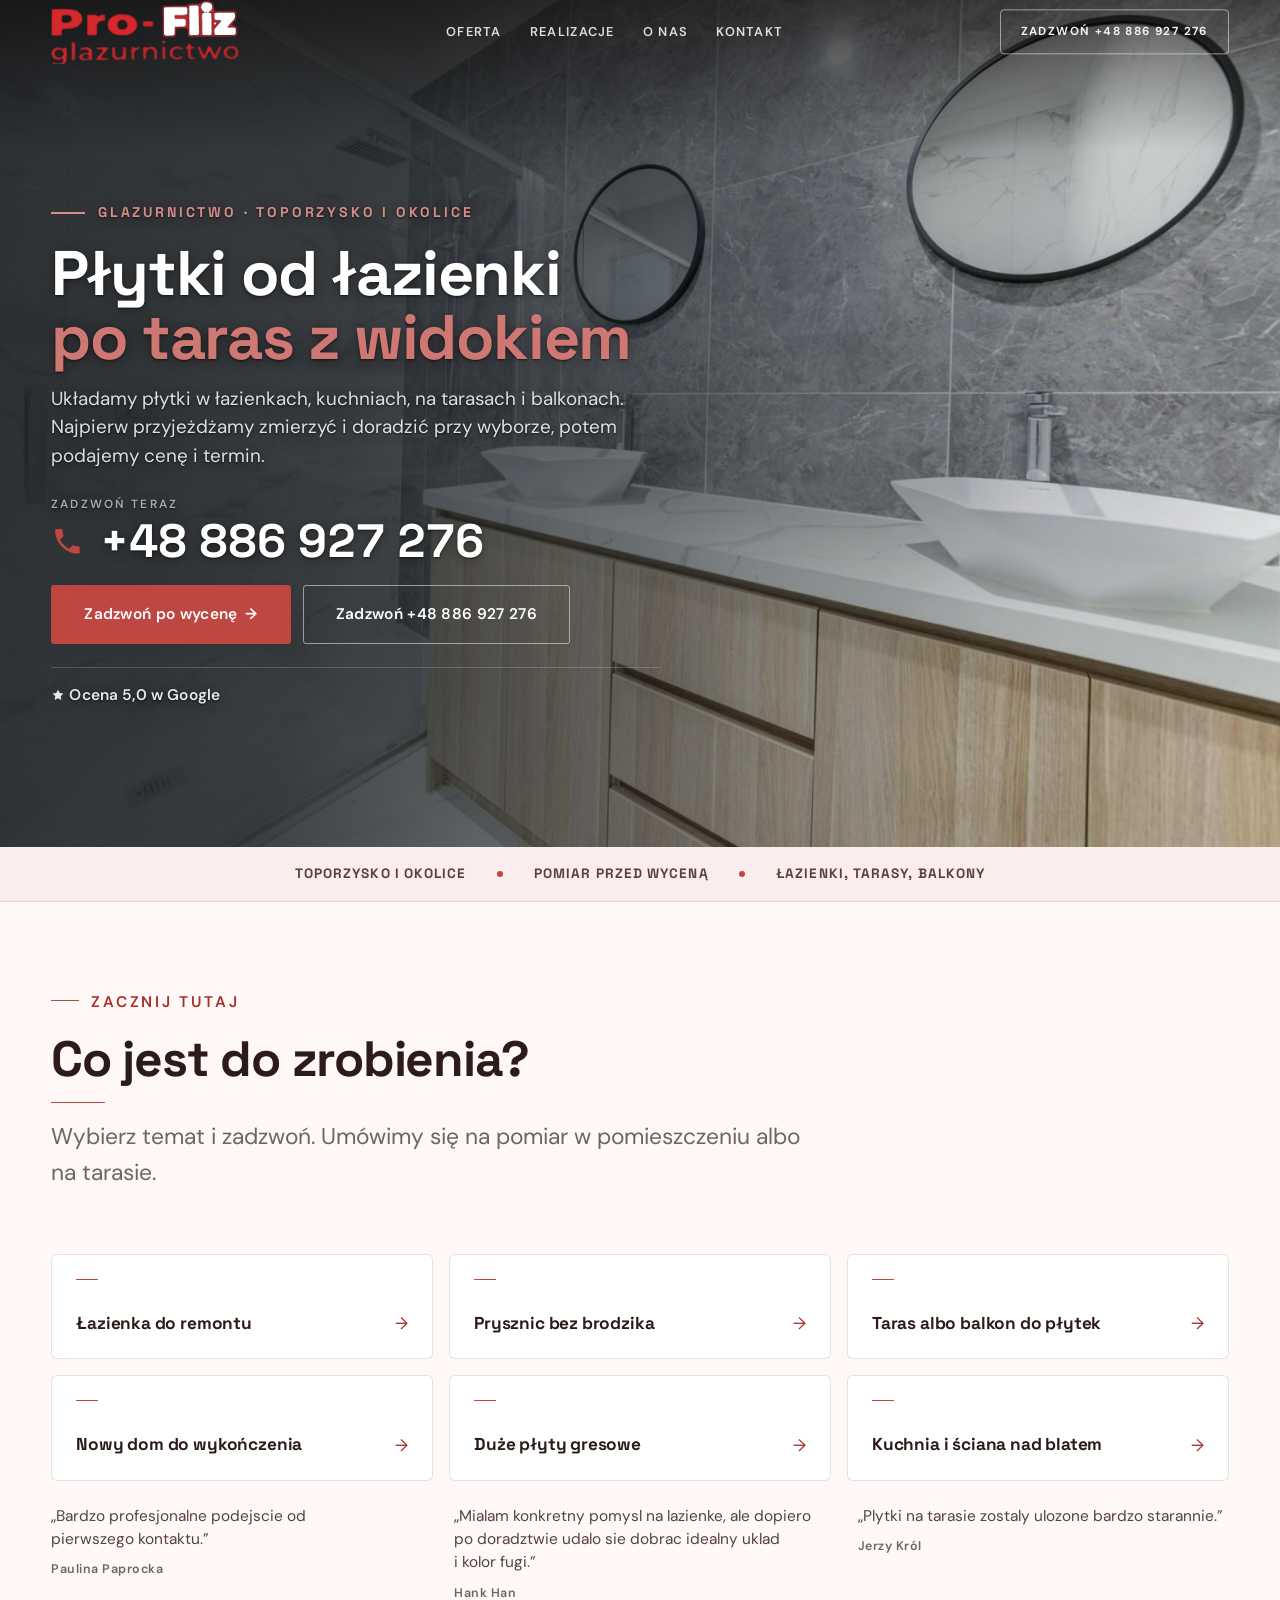
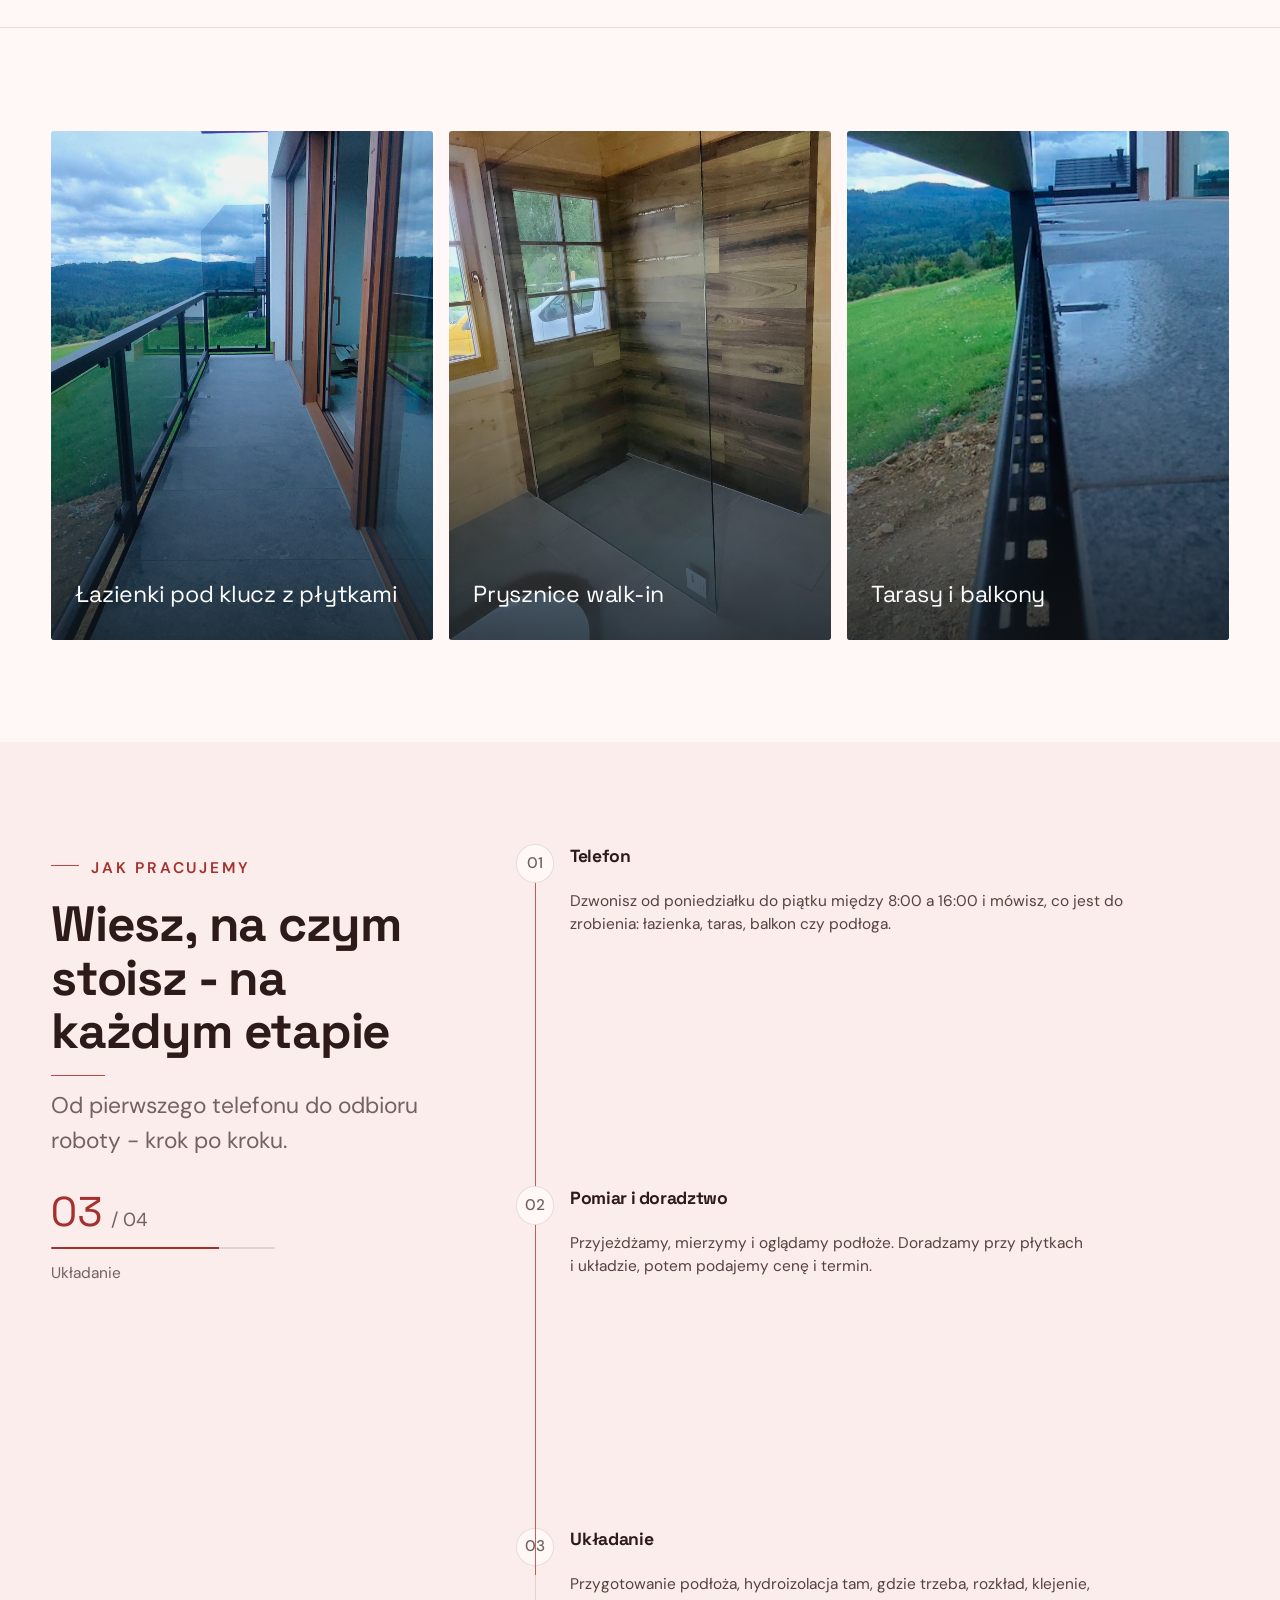
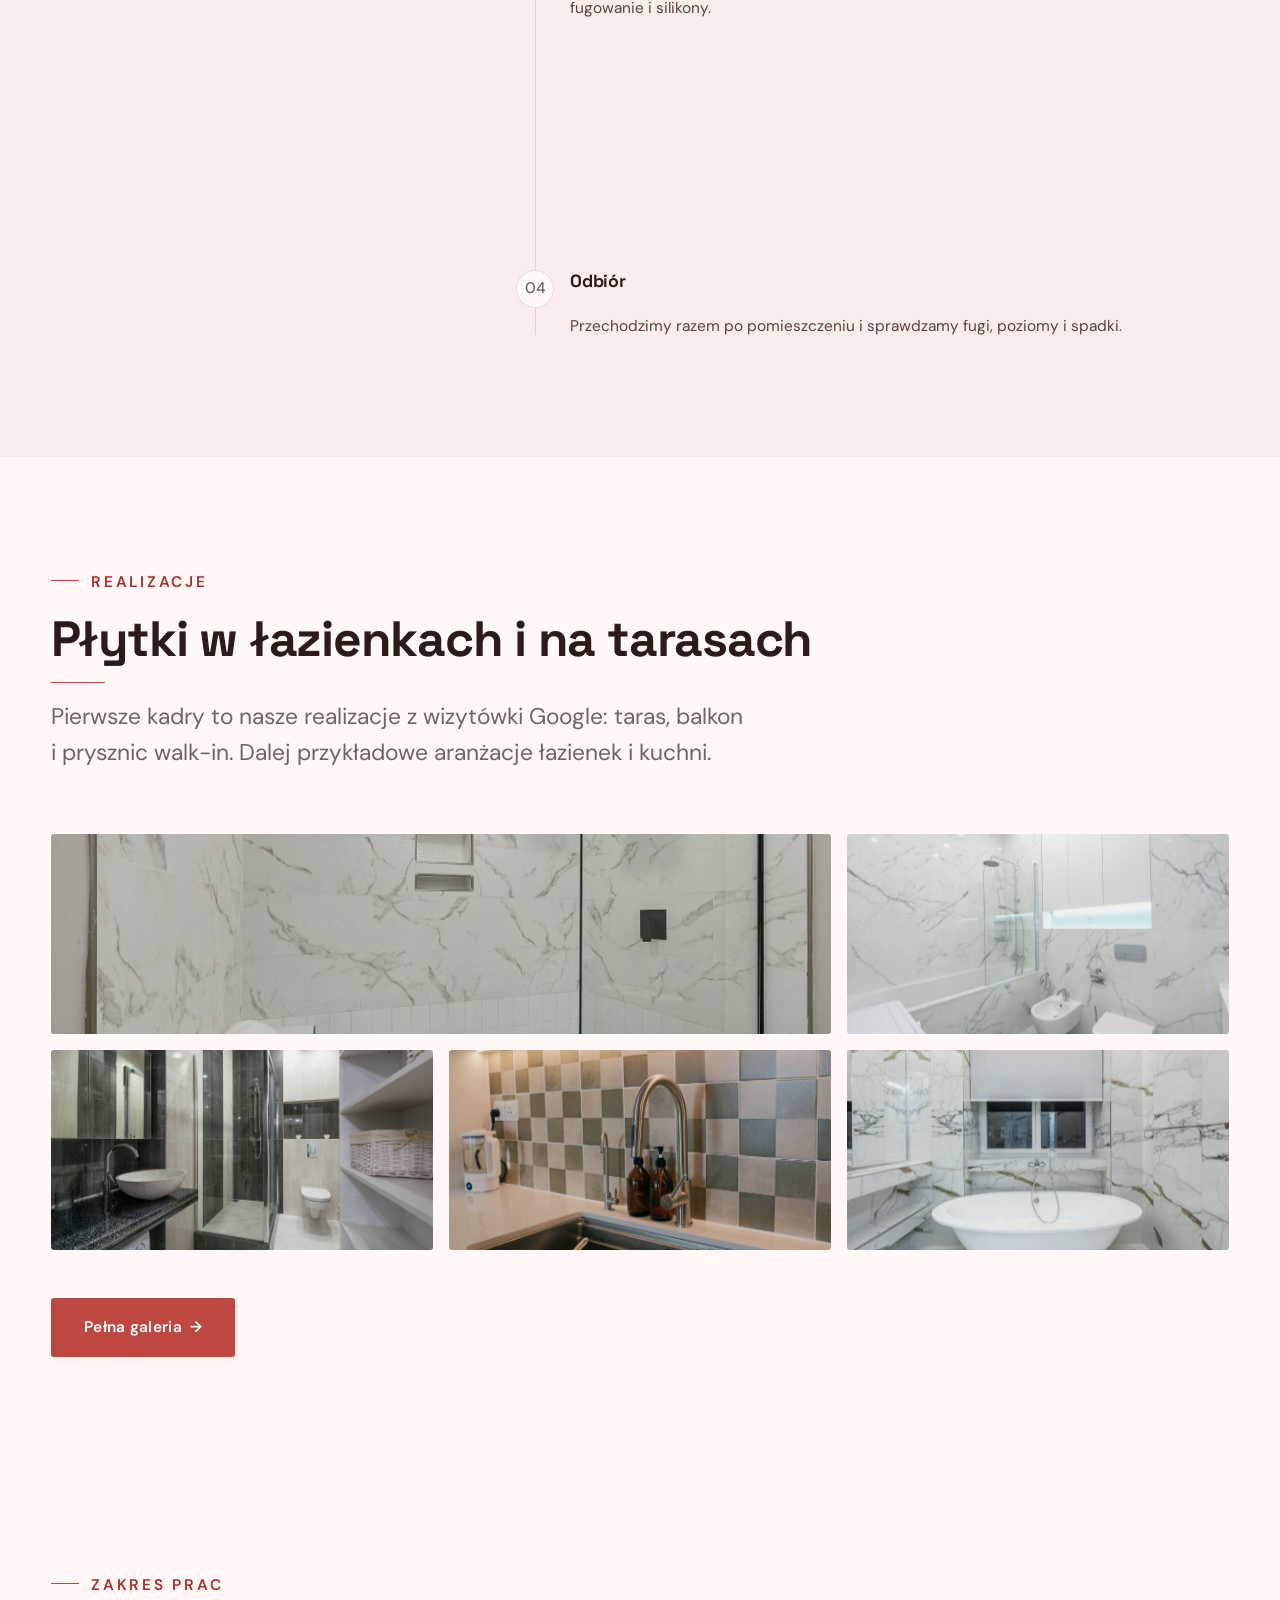
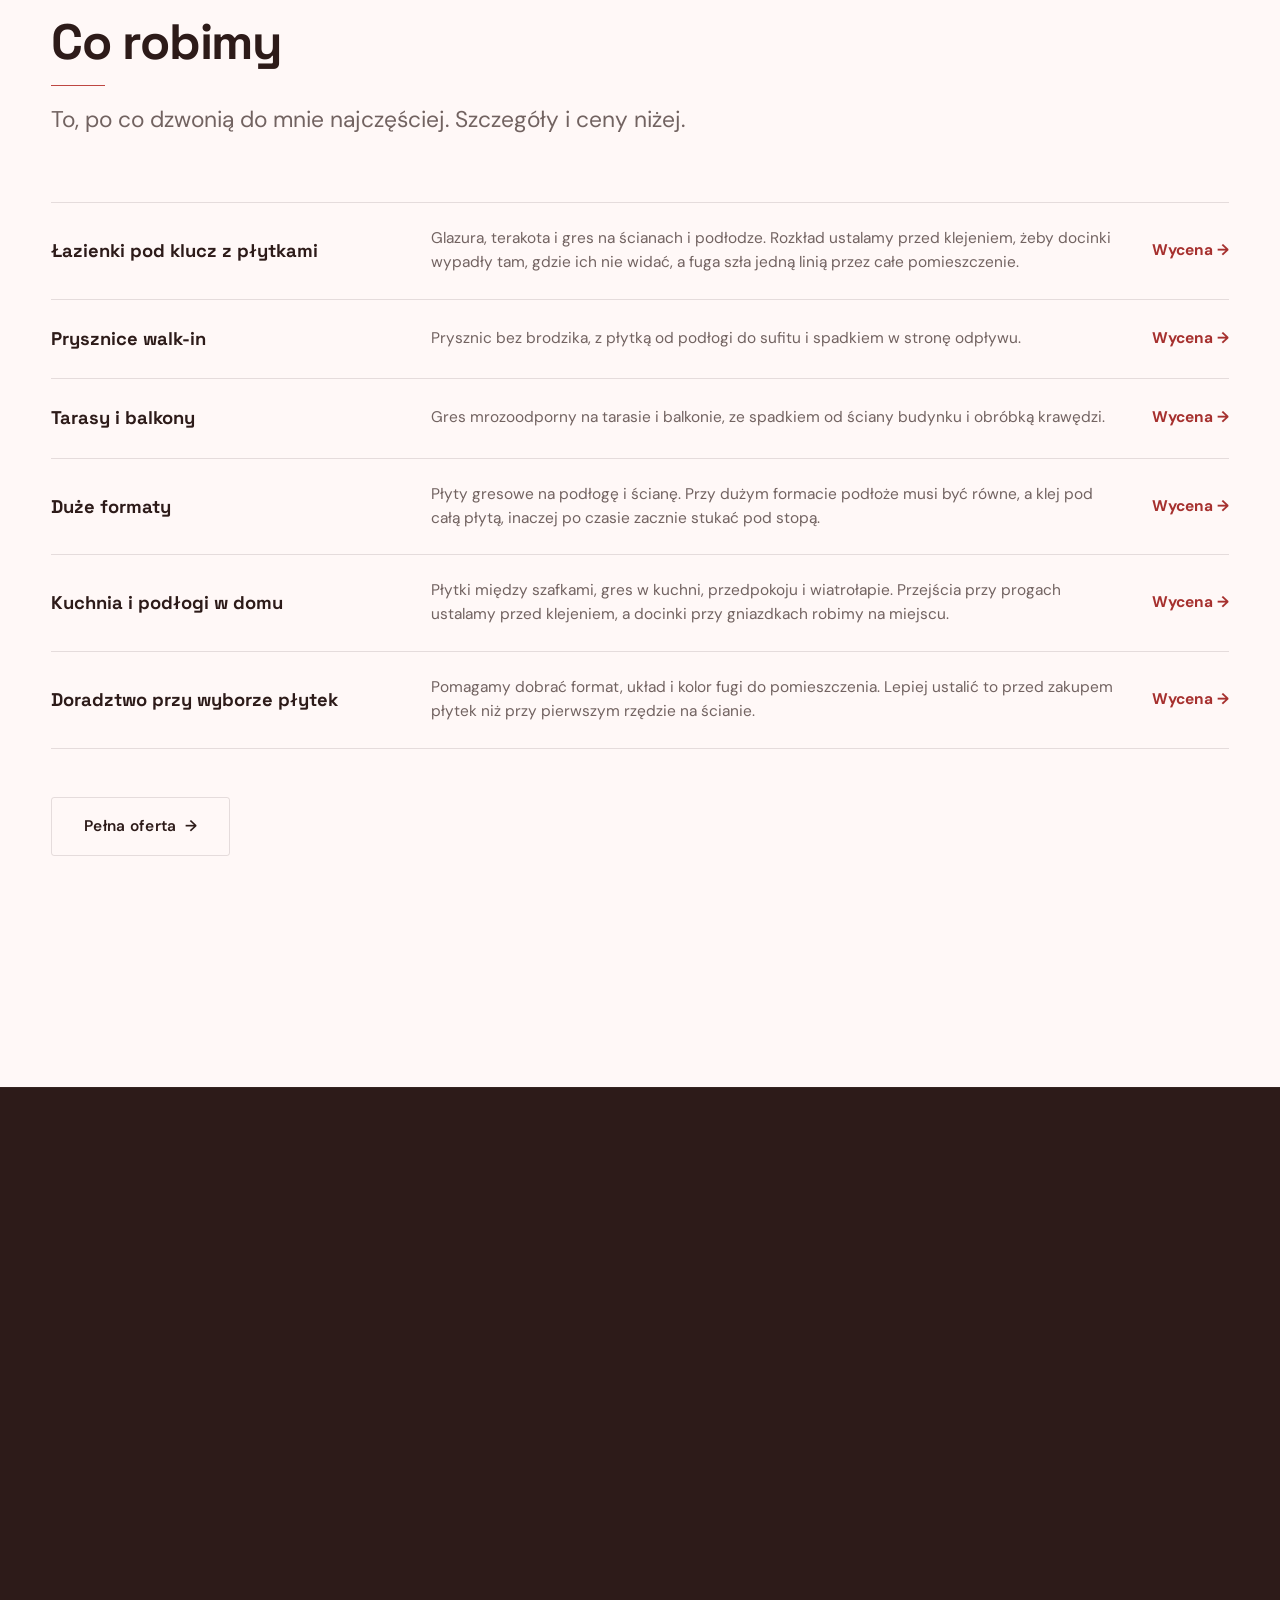
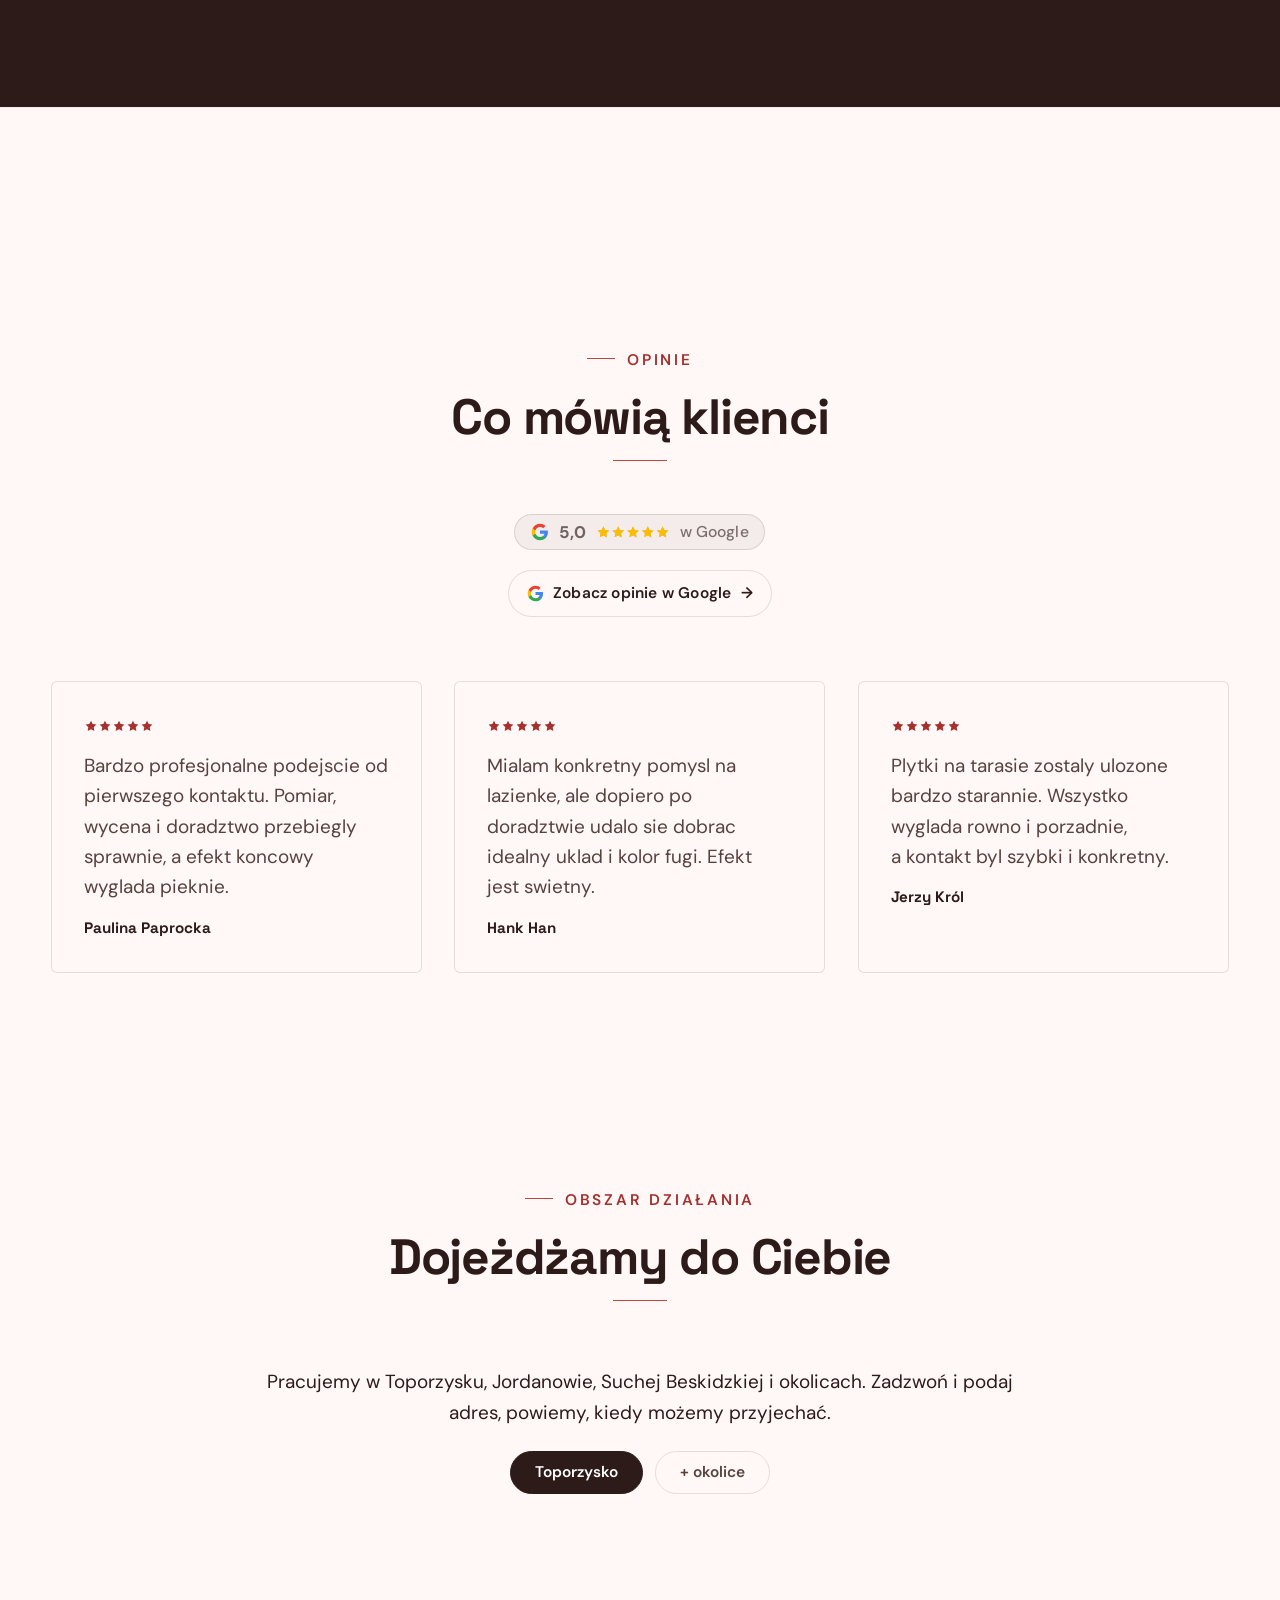
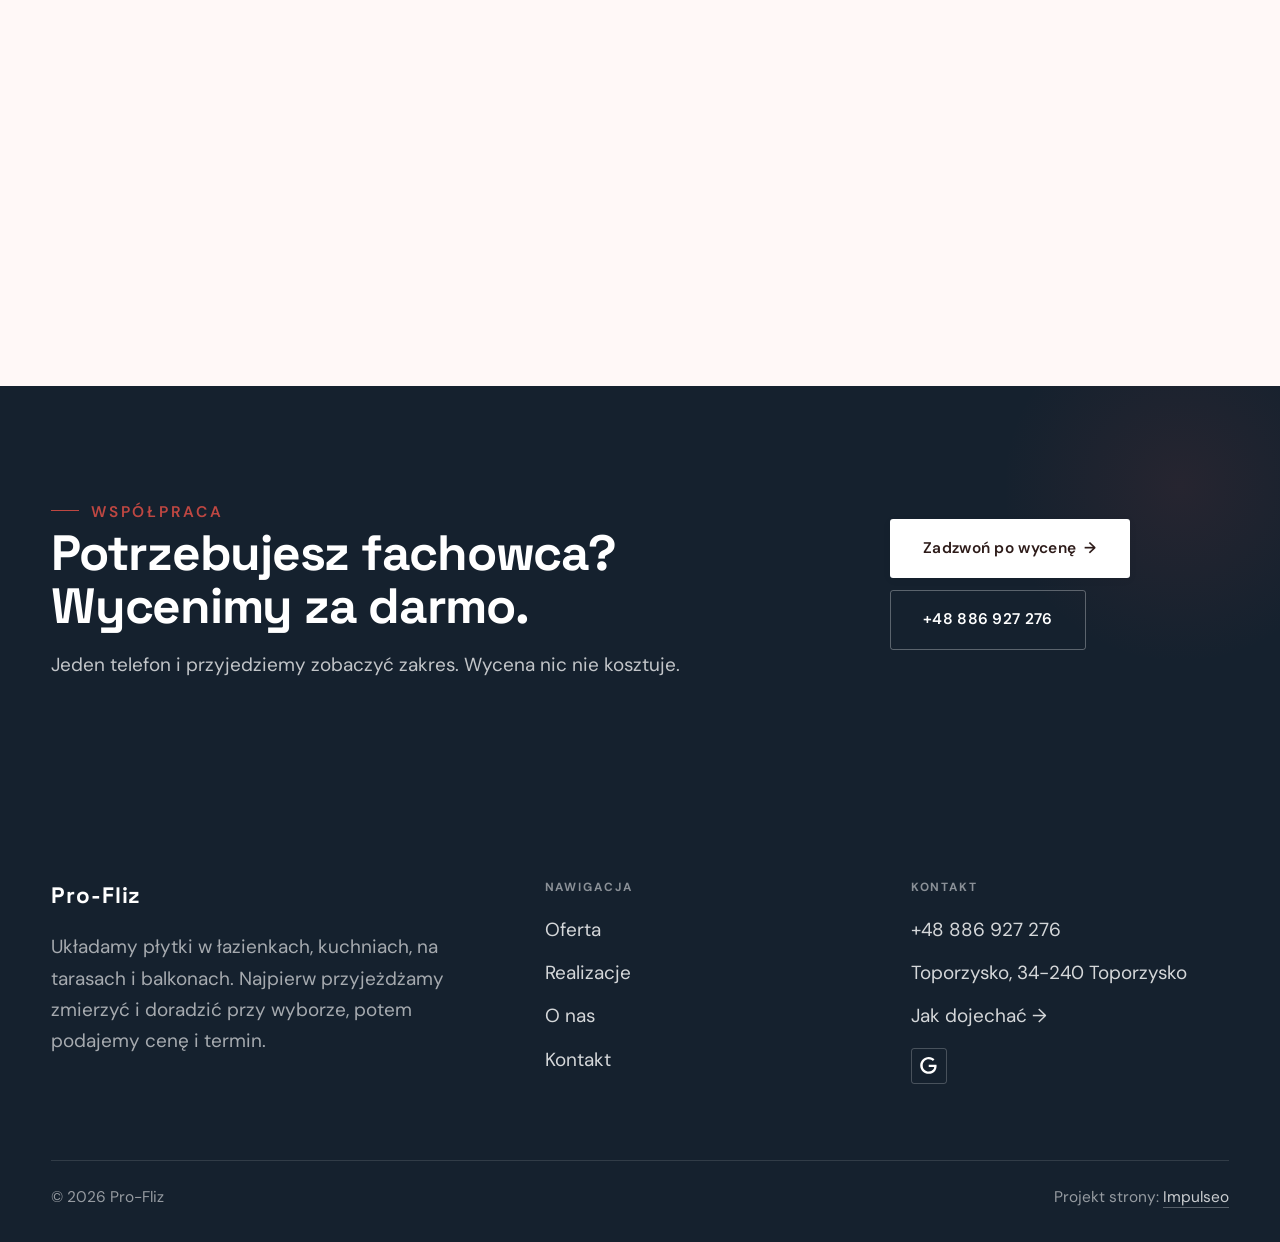
==== commit 9747fa29: "Demo: licznik ważności przedłużony do 13.11 (prośba Adama) Co-Authored-By: Claude Opus 5.5 <noreply@" ====
--- a/index.html
+++ b/index.html
@@ -228,7 +228,7 @@
   </div>
 </footer>
 <div class="sticky-call"><a class="sc-call" href="tel:+48886927276"><svg class="ico-tel" width="16" height="16" viewBox="0 0 24 24" fill="none" aria-hidden="true"><path d="M6.6 10.8a15.5 15.5 0 0 0 6.6 6.6l2.2-2.2a1 1 0 0 1 1-.24 11.4 11.4 0 0 0 3.6.58 1 1 0 0 1 1 1V20a1 1 0 0 1-1 1A17 17 0 0 1 3 4a1 1 0 0 1 1-1h3.5a1 1 0 0 1 1 1c0 1.25.2 2.46.58 3.6a1 1 0 0 1-.25 1l-2.23 2.2Z" fill="currentColor"/></svg> Zadzwoń</a><a class="sc-quote" href="kontakt.html">Zadzwoń po wycenę</a></div>
-<div class="demo-wazne" data-do="2026-10-12" data-cykl="3" hidden><svg class="dw-ico" width="13" height="13" viewBox="0 0 24 24" fill="none" aria-hidden="true"><circle cx="12" cy="12" r="8.6" stroke="currentColor" stroke-width="1.8"/><path d="M12 7.2V12l3.3 2" stroke="currentColor" stroke-width="1.8" stroke-linecap="round"/></svg><span class="dw-txt"></span></div>
+<div class="demo-wazne" data-do="2026-11-13" data-cykl="3" hidden><svg class="dw-ico" width="13" height="13" viewBox="0 0 24 24" fill="none" aria-hidden="true"><circle cx="12" cy="12" r="8.6" stroke="currentColor" stroke-width="1.8"/><path d="M12 7.2V12l3.3 2" stroke="currentColor" stroke-width="1.8" stroke-linecap="round"/></svg><span class="dw-txt"></span></div>
 
 <script src="assets/main.js"></script>
 </body>
